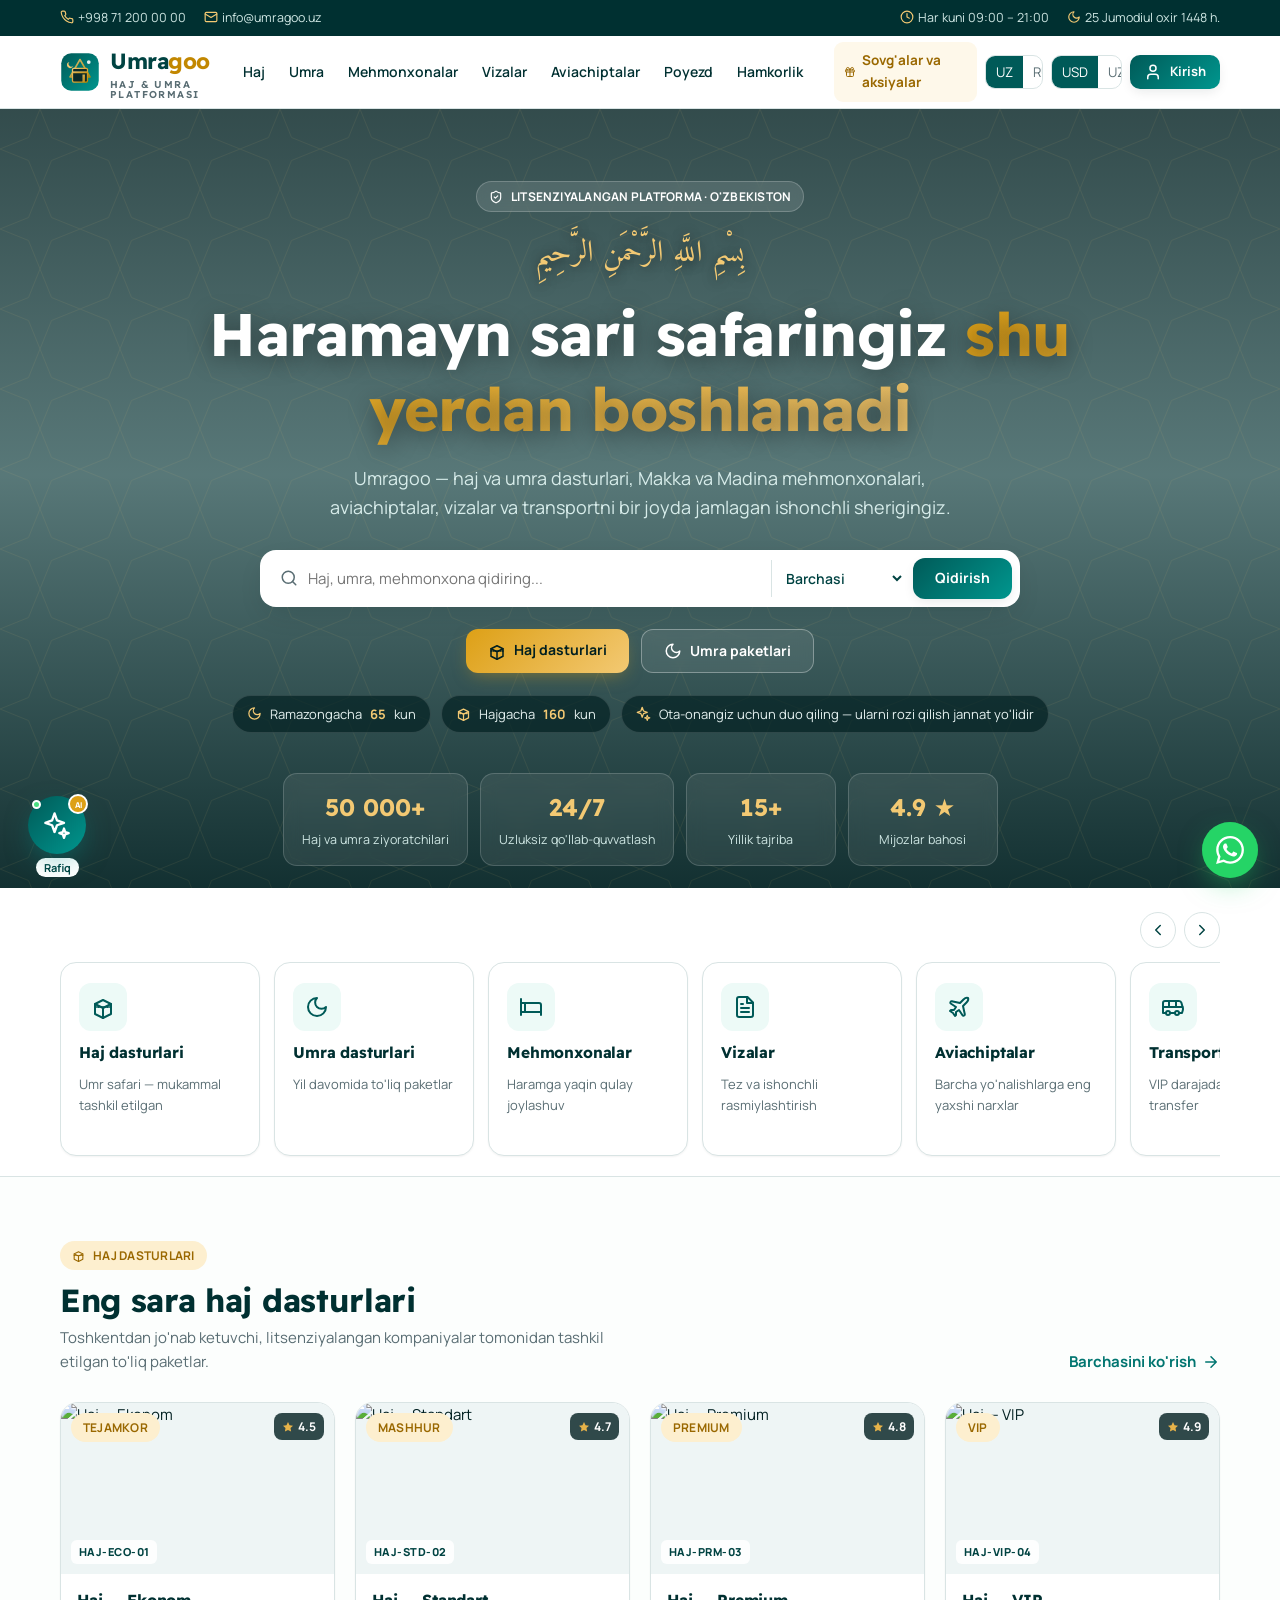
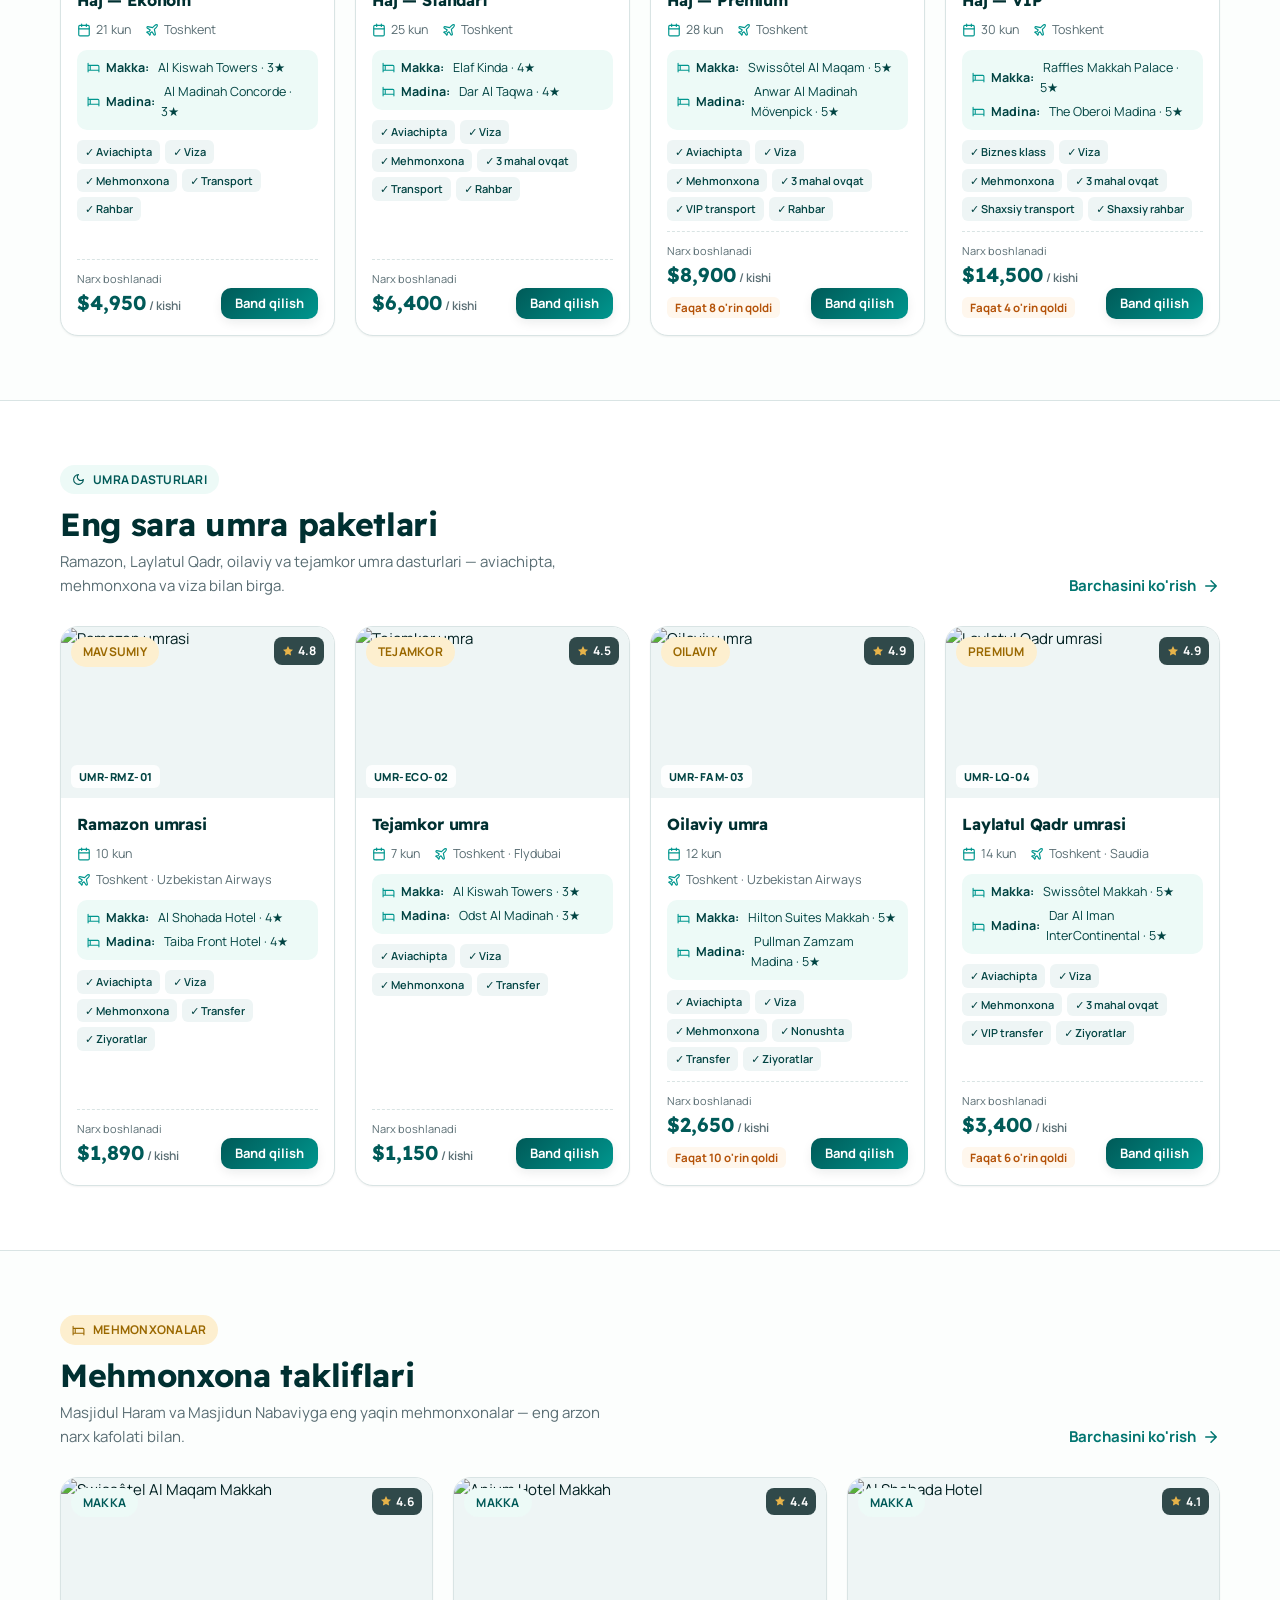
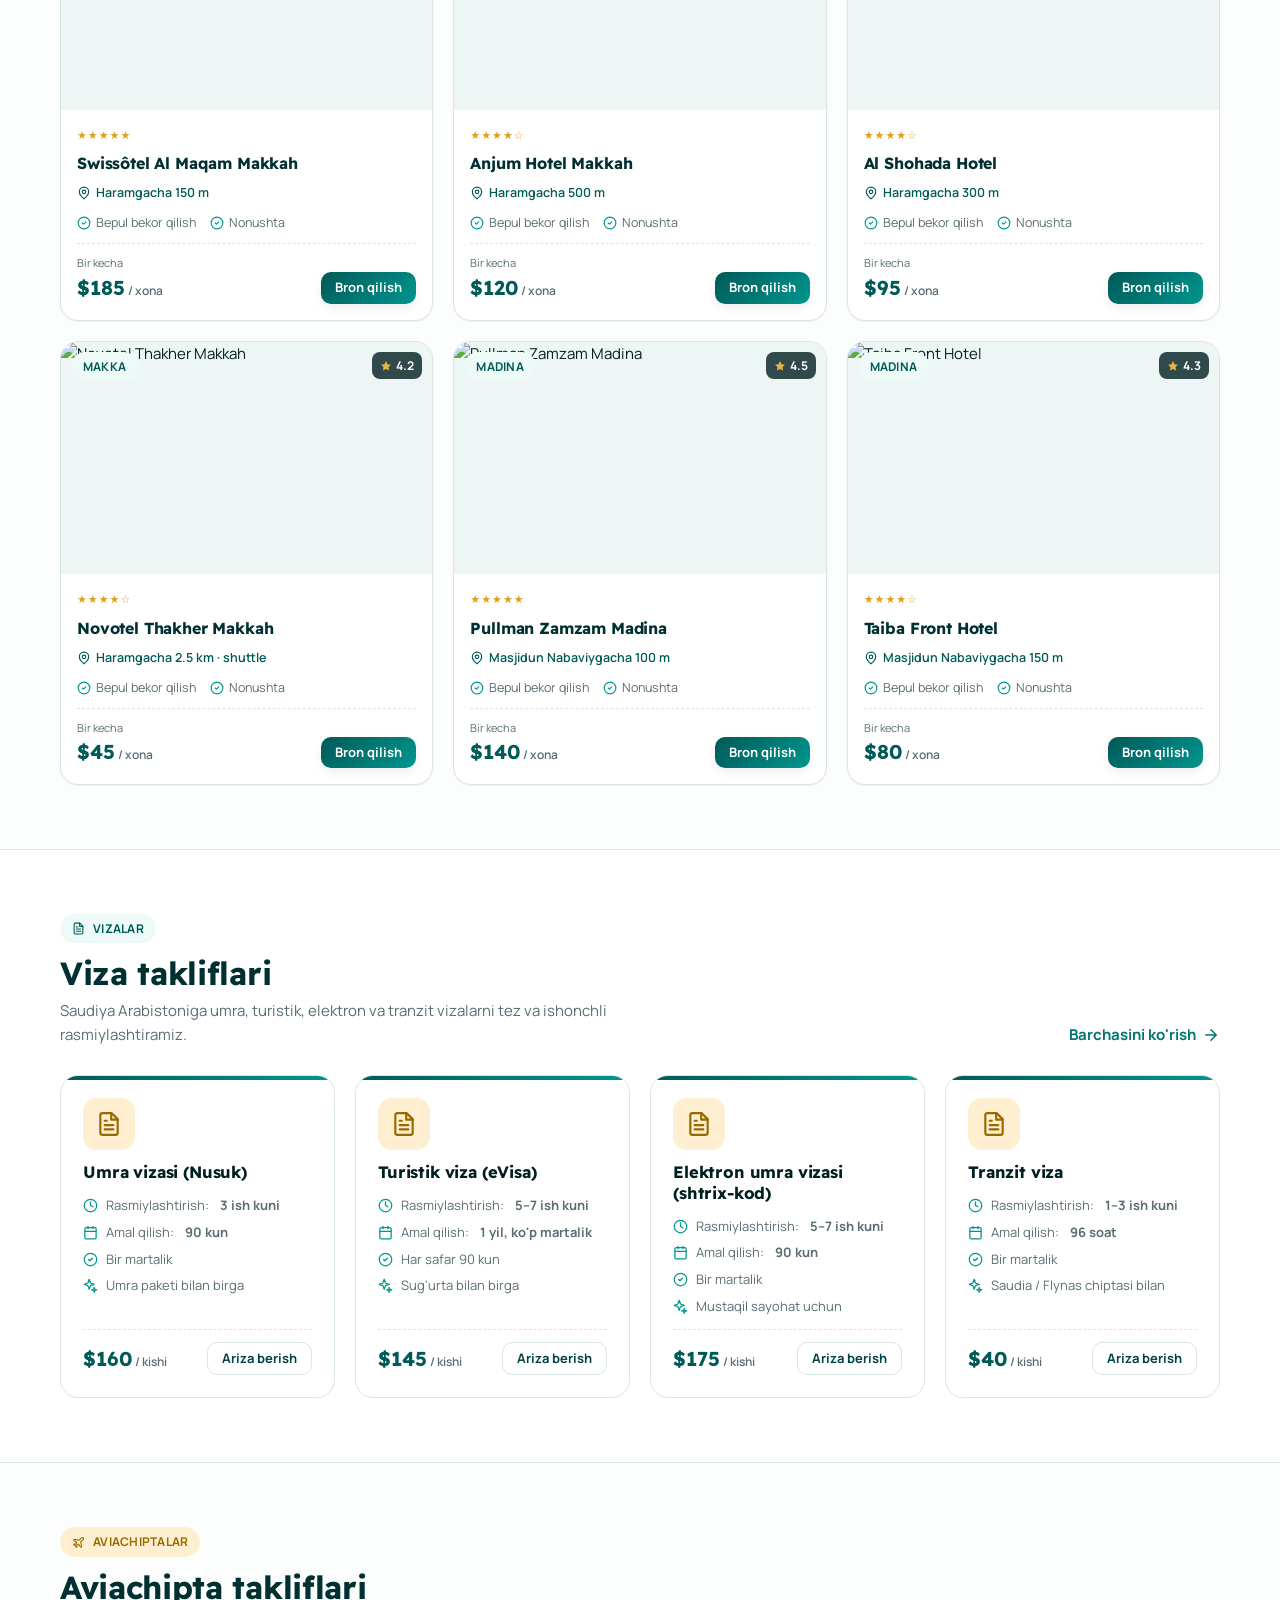
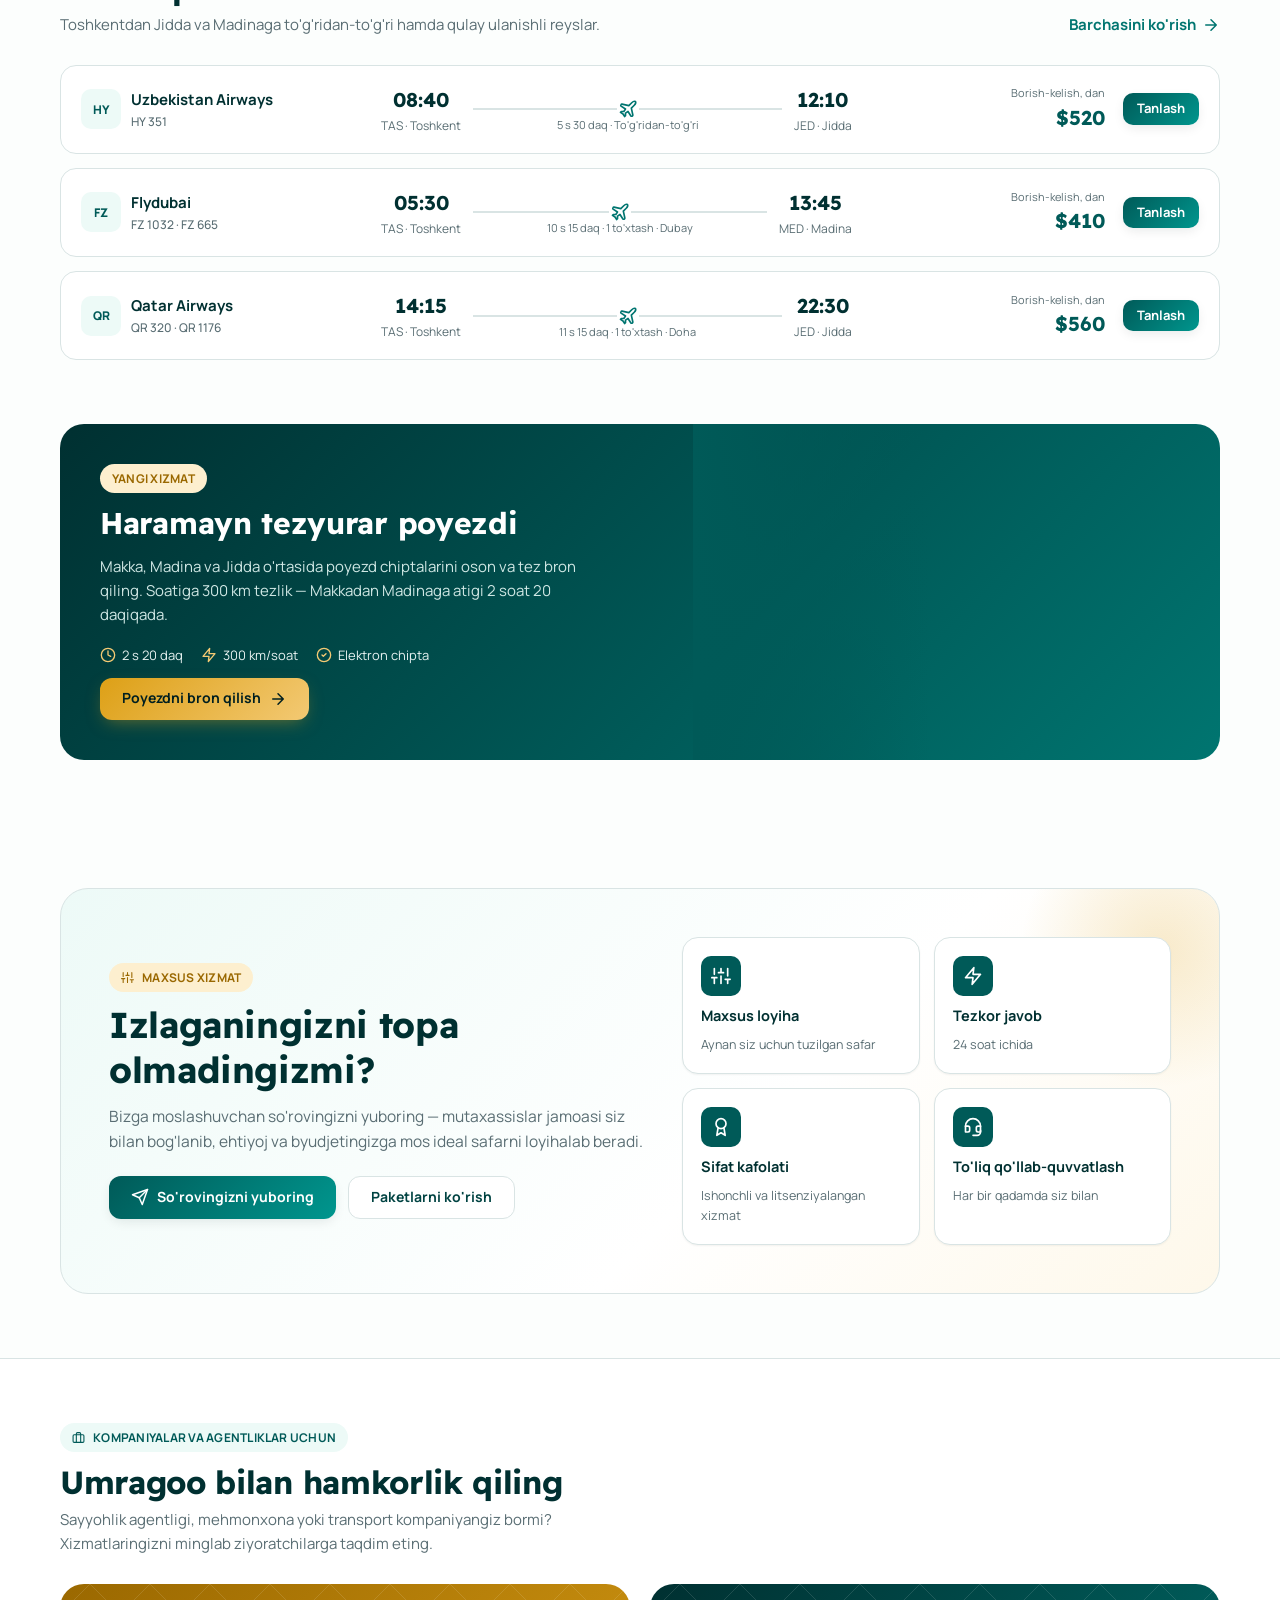
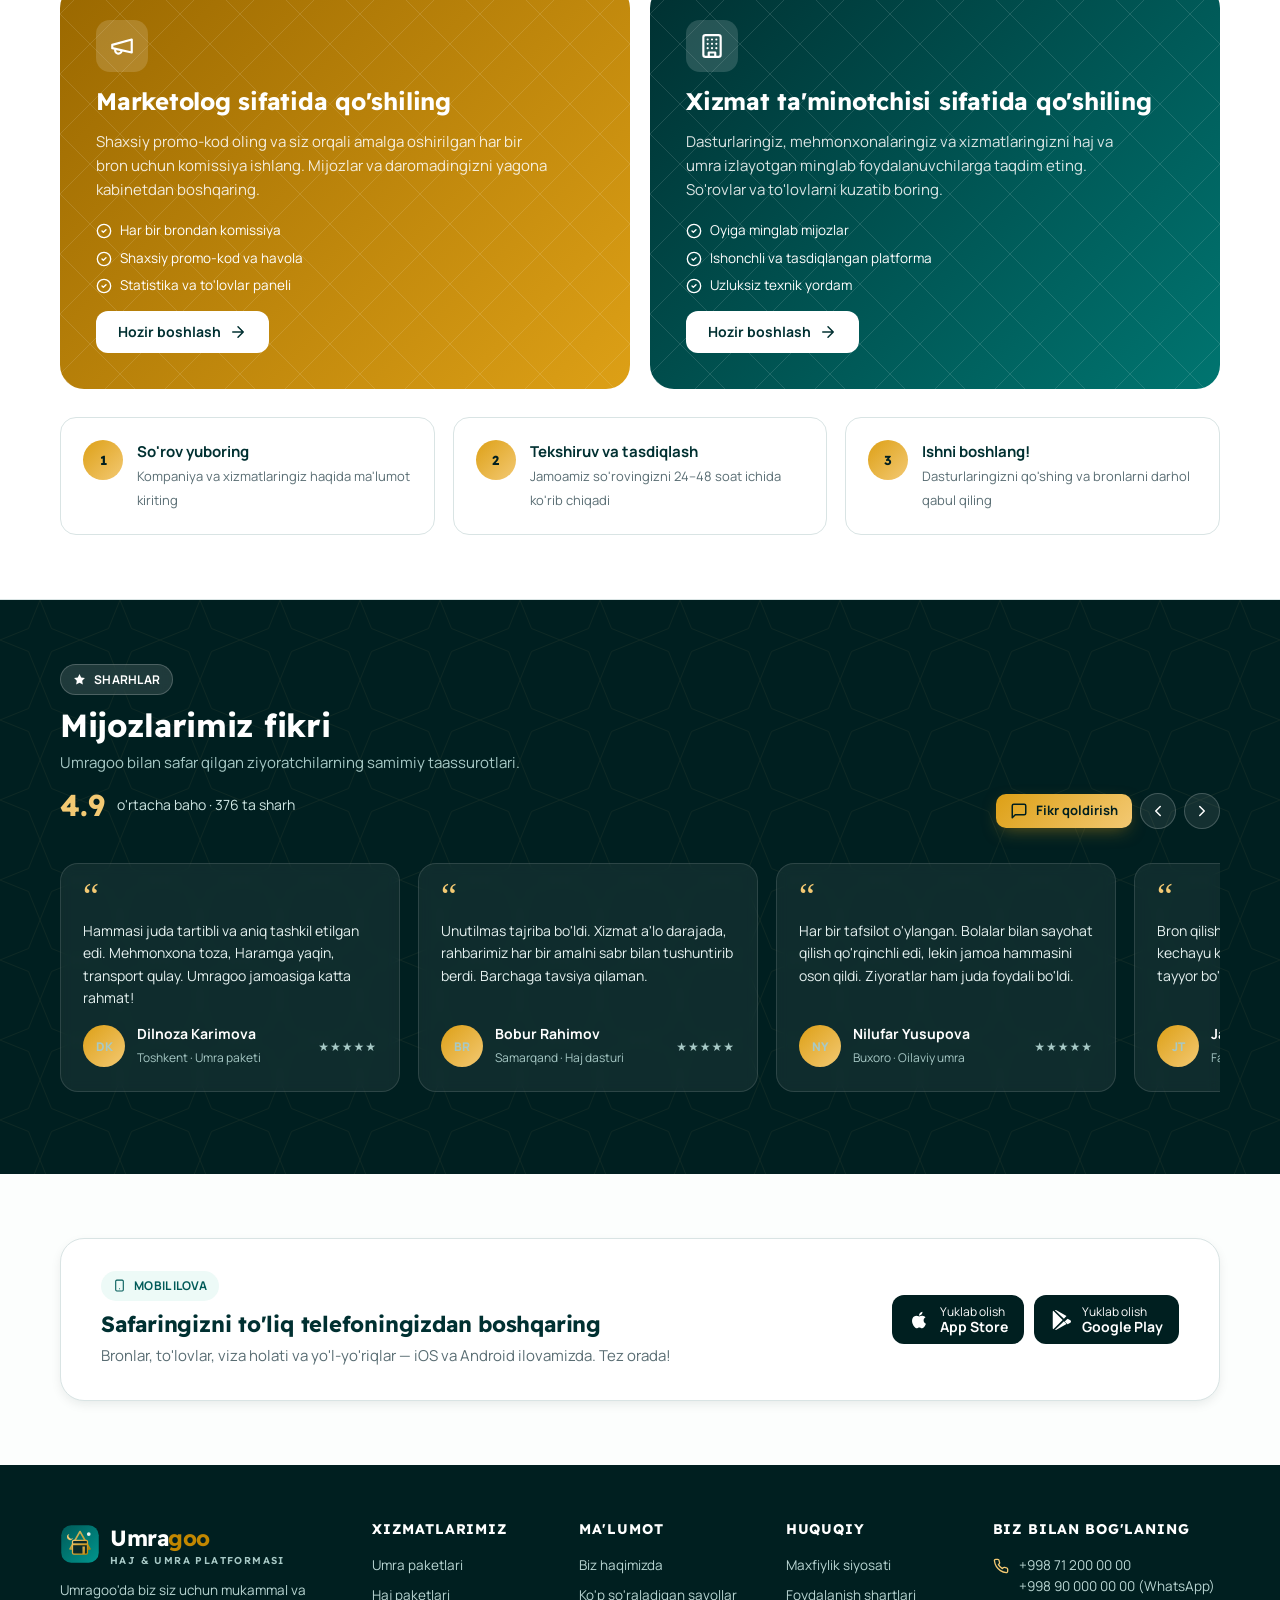
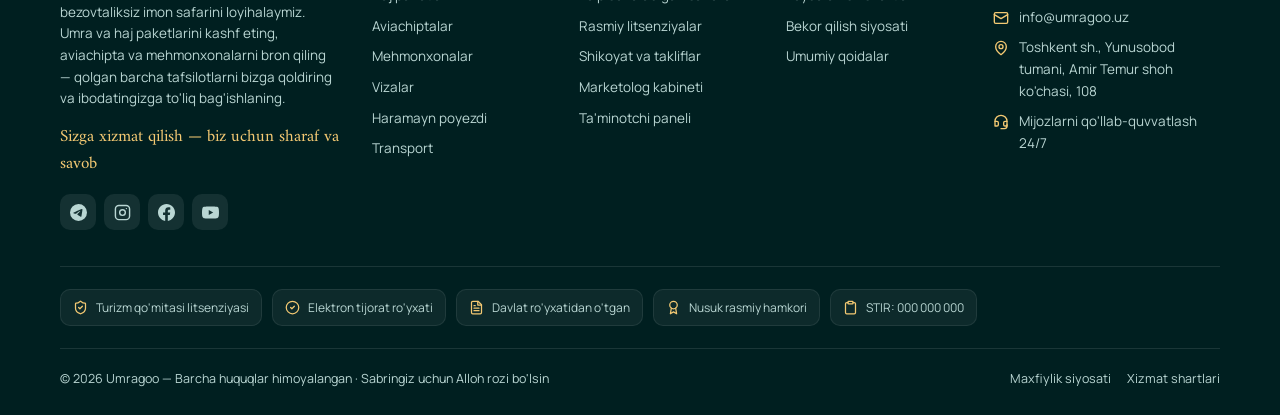
==== index.html @ b384c433 "first commit" ====
<!DOCTYPE html>
<html lang="uz">
<head>
  <meta charset="utf-8">
  <meta name="viewport" content="width=device-width, initial-scale=1">
  <title>Umragoo — Umra, Haj, Makka va Madina mehmonxonalari, aviachiptalar va vizalar</title>
  <meta name="description" content="Umragoo — haj va umra dasturlari, Makka va Madina mehmonxonalari, aviachiptalar, vizalar, Haramayn poyezdi va transport xizmatlarini eng yaxshi narxlarda bron qilish platformasi.">
  <meta name="keywords" content="umra, haj, Makka mehmonxonalari, Madina mehmonxonalari, umra vizasi, Haramayn poyezdi, Jidda aviachipta, umragoo">
  <meta property="og:site_name" content="Umragoo">
  <meta property="og:title" content="Umragoo — Haj va Umra xizmatlari platformasi">
  <meta property="og:description" content="Imon safaringizni barcha xizmatlarni bir joyga jamlagan ishonchli platforma orqali oson bron qiling.">
  <meta property="og:type" content="website">
  <meta property="og:locale" content="uz_UZ">
  <link rel="icon" href="assets/favicon.svg" type="image/svg+xml">
  <link rel="preconnect" href="https://fonts.googleapis.com">
  <link rel="preconnect" href="https://fonts.gstatic.com" crossorigin>
  <link href="https://fonts.googleapis.com/css2?family=Readex+Pro:wght@300;400;500;600;700&family=Manrope:wght@400;500;600;700;800&family=Amiri:wght@400;700&display=swap" rel="stylesheet">
  <link rel="stylesheet" href="css/style.css">
</head>
<body>

<!-- ======== SVG ikonkalar ======== -->
<svg width="0" height="0" style="position:absolute" aria-hidden="true">
  <defs>
    <symbol id="i-kaaba" viewBox="0 0 24 24" fill="none" stroke="currentColor" stroke-width="2" stroke-linecap="round" stroke-linejoin="round"><path d="M4 9l8-4 8 4v10l-8 4-8-4z"/><path d="M4 9l8 4 8-4M12 13v10"/><path d="M4 12h16" stroke-dasharray="1 2"/></symbol>
    <symbol id="i-moon" viewBox="0 0 24 24" fill="none" stroke="currentColor" stroke-width="2" stroke-linecap="round" stroke-linejoin="round"><path d="M12 3a6 6 0 0 0 9 9 9 9 0 1 1-9-9Z"/></symbol>
    <symbol id="i-bed" viewBox="0 0 24 24" fill="none" stroke="currentColor" stroke-width="2" stroke-linecap="round" stroke-linejoin="round"><path d="M2 4v16M2 8h18a2 2 0 0 1 2 2v10M2 17h20M6 8v9"/></symbol>
    <symbol id="i-file" viewBox="0 0 24 24" fill="none" stroke="currentColor" stroke-width="2" stroke-linecap="round" stroke-linejoin="round"><path d="M14.5 2H6a2 2 0 0 0-2 2v16a2 2 0 0 0 2 2h12a2 2 0 0 0 2-2V7.5L14.5 2z"/><path d="M14 2v6h6M16 13H8M16 17H8M10 9H8"/></symbol>
    <symbol id="i-plane" viewBox="0 0 24 24" fill="none" stroke="currentColor" stroke-width="2" stroke-linecap="round" stroke-linejoin="round"><path d="M17.8 19.2 16 11l3.5-3.5C21 6 21.5 4 21 3c-1-.5-3 0-4.5 1.5L13 8 4.8 6.2c-.5-.1-.9.1-1.1.5l-.3.5c-.2.5-.1 1 .3 1.3L9 12l-2 3H4l-1 1 3 2 2 3 1-1v-3l3-2 3.5 5.3c.3.4.8.5 1.3.3l.5-.2c.4-.3.6-.7.5-1.2z"/></symbol>
    <symbol id="i-bus" viewBox="0 0 24 24" fill="none" stroke="currentColor" stroke-width="2" stroke-linecap="round" stroke-linejoin="round"><path d="M8 6v6M15 6v6M2 12h19.6"/><path d="M18 18h3s.5-1.7.8-2.8c.1-.4.2-.8.2-1.2 0-.4-.1-.8-.2-1.2l-1.4-5C20.1 6.8 19.1 6 18 6H4a2 2 0 0 0-2 2v10h3"/><circle cx="7" cy="18" r="2"/><path d="M9 18h5"/><circle cx="16" cy="18" r="2"/></symbol>
    <symbol id="i-train" viewBox="0 0 24 24" fill="none" stroke="currentColor" stroke-width="2" stroke-linecap="round" stroke-linejoin="round"><rect x="4" y="3" width="16" height="16" rx="2"/><path d="M4 11h16M12 3v8M8 19l-2 3M18 22l-2-3M8 15h.01M16 15h.01"/></symbol>
    <symbol id="i-store" viewBox="0 0 24 24" fill="none" stroke="currentColor" stroke-width="2" stroke-linecap="round" stroke-linejoin="round"><path d="M2 7l2-4h16l2 4"/><path d="M2 7h20v3a3 3 0 0 1-6 0 3 3 0 0 1-8 0 3 3 0 0 1-6 0V7"/><path d="M4 13v8h16v-8M9 21v-5h6v5"/></symbol>
    <symbol id="i-sliders" viewBox="0 0 24 24" fill="none" stroke="currentColor" stroke-width="2" stroke-linecap="round" stroke-linejoin="round"><path d="M4 21v-7M4 10V3M12 21v-9M12 8V3M20 21v-5M20 12V3M1 14h6M9 8h6M17 16h6"/></symbol>
    <symbol id="i-star" viewBox="0 0 24 24" fill="currentColor"><polygon points="12 2 15.09 8.26 22 9.27 17 14.14 18.18 21.02 12 17.77 5.82 21.02 7 14.14 2 9.27 8.91 8.26"/></symbol>
    <symbol id="i-pin" viewBox="0 0 24 24" fill="none" stroke="currentColor" stroke-width="2" stroke-linecap="round" stroke-linejoin="round"><path d="M20 10c0 6-8 12-8 12s-8-6-8-12a8 8 0 0 1 16 0Z"/><circle cx="12" cy="10" r="3"/></symbol>
    <symbol id="i-clock" viewBox="0 0 24 24" fill="none" stroke="currentColor" stroke-width="2" stroke-linecap="round" stroke-linejoin="round"><circle cx="12" cy="12" r="10"/><path d="M12 6v6l4 2"/></symbol>
    <symbol id="i-calendar" viewBox="0 0 24 24" fill="none" stroke="currentColor" stroke-width="2" stroke-linecap="round" stroke-linejoin="round"><rect x="3" y="4" width="18" height="18" rx="2"/><path d="M16 2v4M8 2v4M3 10h18"/></symbol>
    <symbol id="i-check" viewBox="0 0 24 24" fill="none" stroke="currentColor" stroke-width="2.5" stroke-linecap="round" stroke-linejoin="round"><path d="M20 6 9 17l-5-5"/></symbol>
    <symbol id="i-check-circle" viewBox="0 0 24 24" fill="none" stroke="currentColor" stroke-width="2" stroke-linecap="round" stroke-linejoin="round"><circle cx="12" cy="12" r="10"/><path d="m9 12 2 2 4-4"/></symbol>
    <symbol id="i-phone" viewBox="0 0 24 24" fill="none" stroke="currentColor" stroke-width="2" stroke-linecap="round" stroke-linejoin="round"><path d="M22 16.92v3a2 2 0 0 1-2.18 2 19.79 19.79 0 0 1-8.63-3.07 19.5 19.5 0 0 1-6-6 19.79 19.79 0 0 1-3.07-8.67A2 2 0 0 1 4.11 2h3a2 2 0 0 1 2 1.72c.127.96.361 1.903.7 2.81a2 2 0 0 1-.45 2.11L8.09 9.91a16 16 0 0 0 6 6l1.27-1.27a2 2 0 0 1 2.11-.45c.907.339 1.85.573 2.81.7A2 2 0 0 1 22 16.92z"/></symbol>
    <symbol id="i-mail" viewBox="0 0 24 24" fill="none" stroke="currentColor" stroke-width="2" stroke-linecap="round" stroke-linejoin="round"><rect x="2" y="4" width="20" height="16" rx="2"/><path d="m22 7-10 6L2 7"/></symbol>
    <symbol id="i-wa" viewBox="0 0 24 24" fill="currentColor"><path d="M17.472 14.382c-.297-.149-1.758-.867-2.03-.967-.273-.099-.471-.148-.67.15-.197.297-.767.966-.94 1.164-.173.199-.347.223-.644.075-.297-.15-1.255-.463-2.39-1.475-.883-.788-1.48-1.761-1.653-2.059-.173-.297-.018-.458.13-.606.134-.133.298-.347.446-.52.149-.174.198-.298.298-.497.099-.198.05-.371-.025-.52-.075-.149-.669-1.612-.916-2.207-.242-.579-.487-.5-.669-.51-.173-.008-.371-.01-.57-.01-.198 0-.52.074-.792.372-.272.297-1.04 1.016-1.04 2.479 0 1.462 1.065 2.875 1.213 3.074.149.198 2.096 3.2 5.077 4.487.709.306 1.262.489 1.694.625.712.227 1.36.195 1.871.118.571-.085 1.758-.719 2.006-1.413.248-.694.248-1.289.173-1.413-.074-.124-.272-.198-.57-.347m-5.421 7.403h-.004a9.87 9.87 0 0 1-5.031-1.378l-.361-.214-3.741.982.998-3.648-.235-.374a9.86 9.86 0 0 1-1.51-5.26c.001-5.45 4.436-9.884 9.888-9.884 2.64 0 5.122 1.03 6.988 2.898a9.825 9.825 0 0 1 2.893 6.994c-.003 5.45-4.437 9.884-9.885 9.884m8.413-18.297A11.815 11.815 0 0 0 12.05 0C5.495 0 .16 5.335.157 11.892c0 2.096.547 4.142 1.588 5.945L.057 24l6.305-1.654a11.882 11.882 0 0 0 5.683 1.448h.005c6.554 0 11.89-5.335 11.893-11.893a11.821 11.821 0 0 0-3.48-8.413Z"/></symbol>
    <symbol id="i-shield" viewBox="0 0 24 24" fill="none" stroke="currentColor" stroke-width="2" stroke-linecap="round" stroke-linejoin="round"><path d="M20 13c0 5-3.5 7.5-7.66 8.95a1 1 0 0 1-.67-.01C7.5 20.5 4 18 4 13V6a1 1 0 0 1 1-1c2 0 4.5-1.2 6.24-2.72a1.17 1.17 0 0 1 1.52 0C14.51 3.81 17 5 19 5a1 1 0 0 1 1 1z"/><path d="m9 12 2 2 4-4"/></symbol>
    <symbol id="i-users" viewBox="0 0 24 24" fill="none" stroke="currentColor" stroke-width="2" stroke-linecap="round" stroke-linejoin="round"><path d="M16 21v-2a4 4 0 0 0-4-4H6a4 4 0 0 0-4 4v2"/><circle cx="9" cy="7" r="4"/><path d="M22 21v-2a4 4 0 0 0-3-3.87M16 3.13a4 4 0 0 1 0 7.75"/></symbol>
    <symbol id="i-zap" viewBox="0 0 24 24" fill="none" stroke="currentColor" stroke-width="2" stroke-linecap="round" stroke-linejoin="round"><polygon points="13 2 3 14 12 14 11 22 21 10 12 10"/></symbol>
    <symbol id="i-headset" viewBox="0 0 24 24" fill="none" stroke="currentColor" stroke-width="2" stroke-linecap="round" stroke-linejoin="round"><path d="M3 11h3a2 2 0 0 1 2 2v3a2 2 0 0 1-2 2H3zM21 11h-3a2 2 0 0 0-2 2v3a2 2 0 0 0 2 2h3z"/><path d="M3 11a9 9 0 0 1 18 0M21 16v2a4 4 0 0 1-4 4h-5"/></symbol>
    <symbol id="i-message" viewBox="0 0 24 24" fill="none" stroke="currentColor" stroke-width="2" stroke-linecap="round" stroke-linejoin="round"><path d="M21 15a2 2 0 0 1-2 2H7l-4 4V5a2 2 0 0 1 2-2h14a2 2 0 0 1 2 2z"/></symbol>
    <symbol id="i-x" viewBox="0 0 24 24" fill="none" stroke="currentColor" stroke-width="2" stroke-linecap="round" stroke-linejoin="round"><path d="M18 6 6 18M6 6l12 12"/></symbol>
    <symbol id="i-menu" viewBox="0 0 24 24" fill="none" stroke="currentColor" stroke-width="2" stroke-linecap="round" stroke-linejoin="round"><path d="M4 6h16M4 12h16M4 18h16"/></symbol>
    <symbol id="i-chev-l" viewBox="0 0 24 24" fill="none" stroke="currentColor" stroke-width="2" stroke-linecap="round" stroke-linejoin="round"><path d="m15 18-6-6 6-6"/></symbol>
    <symbol id="i-chev-r" viewBox="0 0 24 24" fill="none" stroke="currentColor" stroke-width="2" stroke-linecap="round" stroke-linejoin="round"><path d="m9 18 6-6-6-6"/></symbol>
    <symbol id="i-arrow-r" viewBox="0 0 24 24" fill="none" stroke="currentColor" stroke-width="2" stroke-linecap="round" stroke-linejoin="round"><path d="M5 12h14m-7-7 7 7-7 7"/></symbol>
    <symbol id="i-arrow-up" viewBox="0 0 24 24" fill="none" stroke="currentColor" stroke-width="2" stroke-linecap="round" stroke-linejoin="round"><path d="m5 12 7-7 7 7M12 19V5"/></symbol>
    <symbol id="i-send" viewBox="0 0 24 24" fill="none" stroke="currentColor" stroke-width="2" stroke-linecap="round" stroke-linejoin="round"><path d="m22 2-7 20-4-9-9-4Z"/><path d="M22 2 11 13"/></symbol>
    <symbol id="i-gift" viewBox="0 0 24 24" fill="none" stroke="currentColor" stroke-width="2" stroke-linecap="round" stroke-linejoin="round"><rect x="3" y="8" width="18" height="4" rx="1"/><path d="M12 8v13M19 12v7a2 2 0 0 1-2 2H7a2 2 0 0 1-2-2v-7"/><path d="M7.5 8a2.5 2.5 0 0 1 0-5A4.8 8 0 0 1 12 8a4.8 8 0 0 1 4.5-5 2.5 2.5 0 0 1 0 5"/></symbol>
    <symbol id="i-user" viewBox="0 0 24 24" fill="none" stroke="currentColor" stroke-width="2" stroke-linecap="round" stroke-linejoin="round"><path d="M19 21v-2a4 4 0 0 0-4-4H9a4 4 0 0 0-4 4v2"/><circle cx="12" cy="7" r="4"/></symbol>
    <symbol id="i-search" viewBox="0 0 24 24" fill="none" stroke="currentColor" stroke-width="2" stroke-linecap="round" stroke-linejoin="round"><circle cx="11" cy="11" r="8"/><path d="m21 21-4.3-4.3"/></symbol>
    <symbol id="i-sparkles" viewBox="0 0 24 24" fill="none" stroke="currentColor" stroke-width="2" stroke-linecap="round" stroke-linejoin="round"><path d="M9.9 2.1 12 8l6 2.1-6 2.1L9.9 18 7.8 12.2 2 10.1l5.8-2.1z"/><path d="M18 15l1 3 3 1-3 1-1 3-1-3-3-1 3-1z"/></symbol>
    <symbol id="i-megaphone" viewBox="0 0 24 24" fill="none" stroke="currentColor" stroke-width="2" stroke-linecap="round" stroke-linejoin="round"><path d="m3 11 18-5v12L3 14v-3z"/><path d="M11.6 16.8a3 3 0 1 1-5.8-1.6"/></symbol>
    <symbol id="i-briefcase" viewBox="0 0 24 24" fill="none" stroke="currentColor" stroke-width="2" stroke-linecap="round" stroke-linejoin="round"><rect x="2" y="7" width="20" height="14" rx="2"/><path d="M16 21V5a2 2 0 0 0-2-2h-4a2 2 0 0 0-2 2v16"/></symbol>
    <symbol id="i-percent" viewBox="0 0 24 24" fill="none" stroke="currentColor" stroke-width="2" stroke-linecap="round" stroke-linejoin="round"><path d="M19 5 5 19"/><circle cx="6.5" cy="6.5" r="2.5"/><circle cx="17.5" cy="17.5" r="2.5"/></symbol>
    <symbol id="i-award" viewBox="0 0 24 24" fill="none" stroke="currentColor" stroke-width="2" stroke-linecap="round" stroke-linejoin="round"><circle cx="12" cy="8" r="6"/><path d="M15.477 12.89 17 22l-5-3-5 3 1.523-9.11"/></symbol>
    <symbol id="i-smartphone" viewBox="0 0 24 24" fill="none" stroke="currentColor" stroke-width="2" stroke-linecap="round" stroke-linejoin="round"><rect x="5" y="2" width="14" height="20" rx="2"/><path d="M12 18h.01"/></symbol>
    <symbol id="i-building" viewBox="0 0 24 24" fill="none" stroke="currentColor" stroke-width="2" stroke-linecap="round" stroke-linejoin="round"><rect x="4" y="2" width="16" height="20" rx="2"/><path d="M9 22v-4h6v4M8 6h.01M16 6h.01M12 6h.01M12 10h.01M12 14h.01M16 10h.01M16 14h.01M8 10h.01M8 14h.01"/></symbol>
    <symbol id="i-clipboard" viewBox="0 0 24 24" fill="none" stroke="currentColor" stroke-width="2" stroke-linecap="round" stroke-linejoin="round"><path d="M16 4h2a2 2 0 0 1 2 2v14a2 2 0 0 1-2 2H6a2 2 0 0 1-2-2V6a2 2 0 0 1 2-2h2"/><rect x="8" y="2" width="8" height="4" rx="1"/></symbol>
    <symbol id="i-rocket" viewBox="0 0 24 24" fill="none" stroke="currentColor" stroke-width="2" stroke-linecap="round" stroke-linejoin="round"><path d="M4.5 16.5c-1.5 1.26-2 5-2 5s3.74-.5 5-2c.71-.84.7-2.13-.09-2.91a2.18 2.18 0 0 0-2.91-.09z"/><path d="m12 15-3-3a22 22 0 0 1 2-3.95A12.88 12.88 0 0 1 22 2c0 2.72-.78 7.5-6 11a22.35 22.35 0 0 1-4 2z"/><path d="M9 12H4s.55-3.03 2-4c1.62-1.08 5 0 5 0M12 15v5s3.03-.55 4-2c1.08-1.62 0-5 0-5"/></symbol>
    <symbol id="i-globe" viewBox="0 0 24 24" fill="none" stroke="currentColor" stroke-width="2" stroke-linecap="round" stroke-linejoin="round"><circle cx="12" cy="12" r="10"/><path d="M12 2a14.5 14.5 0 0 0 0 20 14.5 14.5 0 0 0 0-20M2 12h20"/></symbol>
    <symbol id="i-instagram" viewBox="0 0 24 24" fill="none" stroke="currentColor" stroke-width="2" stroke-linecap="round" stroke-linejoin="round"><rect x="2" y="2" width="20" height="20" rx="5"/><circle cx="12" cy="12" r="4"/><path d="M17.5 6.5h.01"/></symbol>
    <symbol id="i-telegram" viewBox="0 0 24 24" fill="currentColor"><path d="M11.944 0A12 12 0 0 0 0 12a12 12 0 0 0 12 12 12 12 0 0 0 12-12A12 12 0 0 0 12 0a12 12 0 0 0-.056 0zm4.962 7.224c.1-.002.321.023.465.14a.506.506 0 0 1 .171.325c.016.093.036.306.02.472-.18 1.898-.962 6.502-1.36 8.627-.168.9-.499 1.201-.82 1.23-.696.065-1.225-.46-1.9-.902-1.056-.693-1.653-1.124-2.678-1.8-1.185-.78-.417-1.21.258-1.91.177-.184 3.247-2.977 3.307-3.23.007-.032.014-.15-.056-.212s-.174-.041-.249-.024c-.106.024-1.793 1.14-5.061 3.345-.48.33-.913.49-1.302.48-.428-.008-1.252-.241-1.865-.44-.752-.245-1.349-.374-1.297-.789.027-.216.325-.437.893-.663 3.498-1.524 5.83-2.529 6.998-3.014 3.332-1.386 4.025-1.627 4.476-1.635z"/></symbol>
    <symbol id="i-facebook" viewBox="0 0 24 24" fill="currentColor"><path d="M24 12.073c0-6.627-5.373-12-12-12s-12 5.373-12 12c0 5.99 4.388 10.954 10.125 11.854v-8.385H7.078v-3.47h3.047V9.43c0-3.007 1.792-4.669 4.533-4.669 1.312 0 2.686.235 2.686.235v2.953H15.83c-1.491 0-1.956.925-1.956 1.874v2.25h3.328l-.532 3.47h-2.796v8.385C19.612 23.027 24 18.062 24 12.073z"/></symbol>
    <symbol id="i-youtube" viewBox="0 0 24 24" fill="currentColor"><path d="M23.498 6.186a3.016 3.016 0 0 0-2.122-2.136C19.505 3.545 12 3.545 12 3.545s-7.505 0-9.377.505A3.017 3.017 0 0 0 .502 6.186C0 8.07 0 12 0 12s0 3.93.502 5.814a3.016 3.016 0 0 0 2.122 2.136c1.871.505 9.376.505 9.376.505s7.505 0 9.377-.505a3.015 3.015 0 0 0 2.122-2.136C24 15.93 24 12 24 12s0-3.93-.502-5.814zM9.545 15.568V8.432L15.818 12l-6.273 3.568z"/></symbol>
  </defs>
</svg>

<!-- ======== Yuqori chiziq ======== -->
<div class="topbar">
  <div class="container">
    <div class="left">
      <span><svg><use href="#i-phone"/></svg>+998 71 200 00 00</span>
      <span class="hide-m"><svg><use href="#i-mail"/></svg>info@umragoo.uz</span>
    </div>
    <div class="right">
      <span class="hide-m"><svg><use href="#i-clock"/></svg>Har kuni 09:00 – 21:00</span>
      <span><svg><use href="#i-moon"/></svg><span id="hijri-date">Hijriy sana</span></span>
    </div>
  </div>
</div>

<!-- ======== Header ======== -->
<header class="header" id="header">
  <div class="container">
    <a href="#" class="logo" aria-label="Umragoo bosh sahifa">
      <img src="assets/logo.svg" alt="">
      <span>Umra<b>goo</b><small>Haj &amp; Umra platformasi</small></span>
    </a>
    <nav class="nav" aria-label="Asosiy menyu">
      <a href="#haj">Haj</a>
      <a href="#umra">Umra</a>
      <a href="#mehmonxonalar">Mehmonxonalar</a>
      <a href="#vizalar">Vizalar</a>
      <a href="#aviachiptalar">Aviachiptalar</a>
      <a href="#poyezd">Poyezd</a>
      <a href="#hamkorlik">Hamkorlik</a>
    </nav>
    <div class="header-actions">
      <a href="#" class="gift-link" data-open="promo"><svg><use href="#i-gift"/></svg>Sovg'alar va aksiyalar</a>
      <div class="pill-select" id="lang-select" aria-label="Til">
        <button class="active" data-lang="uz">UZ</button><button data-lang="ru">RU</button>
      </div>
      <div class="pill-select" id="cur-select" aria-label="Valyuta">
        <button class="active" data-cur="USD">USD</button><button data-cur="UZS">UZS</button>
      </div>
      <button class="btn btn-primary btn-sm btn-login" data-open="login"><svg><use href="#i-user"/></svg>Kirish</button>
      <button class="burger" id="burger" aria-label="Menyuni ochish"><svg><use href="#i-menu"/></svg></button>
    </div>
  </div>
  <div class="mobile-nav" id="mobile-nav">
    <a href="#haj">Haj dasturlari</a>
    <a href="#umra">Umra paketlari</a>
    <a href="#mehmonxonalar">Mehmonxonalar</a>
    <a href="#vizalar">Vizalar</a>
    <a href="#aviachiptalar">Aviachiptalar</a>
    <a href="#poyezd">Haramayn poyezdi</a>
    <a href="#hamkorlik">Hamkorlik</a>
    <div class="row">
      <button class="btn btn-primary btn-sm" data-open="login"><svg><use href="#i-user"/></svg>Kirish</button>
      <button class="btn btn-outline btn-sm" data-open="promo"><svg><use href="#i-gift"/></svg>Aksiyalar</button>
    </div>
  </div>
</header>

<main>

<!-- ======== Hero ======== -->
<section class="hero" id="bosh">
  <div class="bg"></div>
  <div class="overlay"></div>
  <div class="pattern"></div>
  <div class="container">
    <span class="badge badge-dark"><svg width="14" height="14"><use href="#i-shield"/></svg>&nbsp;Litsenziyalangan platforma · O'zbekiston</span>
    <div class="bismillah" style="margin-top:18px">بِسْمِ اللَّهِ الرَّحْمَنِ الرَّحِيمِ</div>
    <h1>Haramayn sari safaringiz <em>shu yerdan boshlanadi</em></h1>
    <p class="sub">Umragoo — haj va umra dasturlari, Makka va Madina mehmonxonalari, aviachiptalar, vizalar va transportni bir joyda jamlagan ishonchli sherigingiz.</p>

    <form class="hero-search" id="hero-search">
      <div class="field">
        <svg><use href="#i-search"/></svg>
        <input type="text" id="search-input" placeholder="Haj, umra, mehmonxona qidiring...">
      </div>
      <select id="search-cat" aria-label="Kategoriya">
        <option value="all">Barchasi</option>
        <option value="haj">Haj</option>
        <option value="umra">Umra</option>
        <option value="mehmonxonalar">Mehmonxona</option>
        <option value="vizalar">Viza</option>
        <option value="aviachiptalar">Aviachipta</option>
      </select>
      <button type="submit" class="btn btn-primary">Qidirish</button>
    </form>

    <div class="hero-ctas">
      <a href="#haj" class="btn btn-gold"><svg><use href="#i-kaaba"/></svg>Haj dasturlari</a>
      <a href="#umra" class="btn btn-ghost-light"><svg><use href="#i-moon"/></svg>Umra paketlari</a>
    </div>

    <div class="hero-chips">
      <span class="chip"><svg><use href="#i-moon"/></svg>Ramazongacha <b id="cd-ramadan">—</b> kun</span>
      <span class="chip"><svg><use href="#i-kaaba"/></svg>Hajgacha <b id="cd-hajj">—</b> kun</span>
      <span class="chip"><svg><use href="#i-sparkles"/></svg>Ota-onangiz uchun duo qiling — ularni rozi qilish jannat yo'lidir</span>
    </div>

    <div class="hero-stats">
      <div class="stat"><b>50 000+</b><span>Haj va umra ziyoratchilari</span></div>
      <div class="stat"><b>24/7</b><span>Uzluksiz qo'llab-quvvatlash</span></div>
      <div class="stat"><b>15+</b><span>Yillik tajriba</span></div>
      <div class="stat"><b>4.9 ★</b><span>Mijozlar bahosi</span></div>
    </div>
  </div>
</section>

<!-- ======== Xizmatlar ======== -->
<section class="services" id="xizmatlar">
  <div class="container">
    <div class="svc-nav">
      <button class="round-btn" data-scroll="#svc-track" data-dir="-1" aria-label="Oldingi"><svg><use href="#i-chev-l"/></svg></button>
      <button class="round-btn" data-scroll="#svc-track" data-dir="1" aria-label="Keyingi"><svg><use href="#i-chev-r"/></svg></button>
    </div>
    <div class="track" id="svc-track">
      <a href="#haj" class="svc"><span class="ic"><svg><use href="#i-kaaba"/></svg></span><h3>Haj dasturlari</h3><p>Umr safari — mukammal tashkil etilgan</p></a>
      <a href="#umra" class="svc"><span class="ic"><svg><use href="#i-moon"/></svg></span><h3>Umra dasturlari</h3><p>Yil davomida to'liq paketlar</p></a>
      <a href="#mehmonxonalar" class="svc"><span class="ic"><svg><use href="#i-bed"/></svg></span><h3>Mehmonxonalar</h3><p>Haramga yaqin qulay joylashuv</p></a>
      <a href="#vizalar" class="svc"><span class="ic"><svg><use href="#i-file"/></svg></span><h3>Vizalar</h3><p>Tez va ishonchli rasmiylashtirish</p></a>
      <a href="#aviachiptalar" class="svc"><span class="ic"><svg><use href="#i-plane"/></svg></span><h3>Aviachiptalar</h3><p>Barcha yo'nalishlarga eng yaxshi narxlar</p></a>
      <a href="#sorov" class="svc"><span class="ic"><svg><use href="#i-bus"/></svg></span><h3>Transport</h3><p>VIP darajadagi xususiy transfer</p></a>
      <a href="#poyezd" class="svc"><span class="tag">Yangi</span><span class="ic"><svg><use href="#i-train"/></svg></span><h3>Haramayn poyezdi</h3><p>Makka ↔ Madina tez va qulay</p></a>
      <a href="#sorov" class="svc"><span class="ic"><svg><use href="#i-store"/></svg></span><h3>Onlayn do'kon</h3><p>Ehrom va safar anjomlari</p></a>
      <a href="#sorov" class="svc"><span class="ic"><svg><use href="#i-sliders"/></svg></span><h3>Moslashuvchan dastur</h3><p>Safaringizni o'zingiz loyihalang</p></a>
    </div>
  </div>
</section>

<!-- ======== Haj dasturlari ======== -->
<section class="section" id="haj">
  <div class="container">
    <div class="section-head reveal">
      <div>
        <span class="badge badge-gold"><svg width="13" height="13"><use href="#i-kaaba"/></svg>&nbsp;Haj dasturlari</span>
        <h2 style="margin-top:10px">Eng sara haj dasturlari</h2>
        <p>Toshkentdan jo'nab ketuvchi, litsenziyalangan kompaniyalar tomonidan tashkil etilgan to'liq paketlar.</p>
      </div>
      <a href="#sorov" class="link-more">Barchasini ko'rish <svg><use href="#i-arrow-r"/></svg></a>
    </div>
    <div class="grid grid-4 reveal" id="hajj-grid"></div>
  </div>
</section>

<!-- ======== Umra dasturlari ======== -->
<section class="section" id="umra" style="background:#fff;border-block:1px solid var(--border)">
  <div class="container">
    <div class="section-head reveal">
      <div>
        <span class="badge badge-teal"><svg width="13" height="13"><use href="#i-moon"/></svg>&nbsp;Umra dasturlari</span>
        <h2 style="margin-top:10px">Eng sara umra paketlari</h2>
        <p>Ramazon, Laylatul Qadr, oilaviy va tejamkor umra dasturlari — aviachipta, mehmonxona va viza bilan birga.</p>
      </div>
      <a href="#sorov" class="link-more">Barchasini ko'rish <svg><use href="#i-arrow-r"/></svg></a>
    </div>
    <div class="grid grid-4 reveal" id="umrah-grid"></div>
  </div>
</section>

<!-- ======== Mehmonxonalar ======== -->
<section class="section" id="mehmonxonalar">
  <div class="container">
    <div class="section-head reveal">
      <div>
        <span class="badge badge-gold"><svg width="13" height="13"><use href="#i-bed"/></svg>&nbsp;Mehmonxonalar</span>
        <h2 style="margin-top:10px">Mehmonxona takliflari</h2>
        <p>Masjidul Haram va Masjidun Nabaviyga eng yaqin mehmonxonalar — eng arzon narx kafolati bilan.</p>
      </div>
      <a href="#sorov" class="link-more">Barchasini ko'rish <svg><use href="#i-arrow-r"/></svg></a>
    </div>
    <div class="grid grid-3 reveal" id="hotels-grid"></div>
  </div>
</section>

<!-- ======== Vizalar ======== -->
<section class="section" id="vizalar" style="background:#fff;border-block:1px solid var(--border)">
  <div class="container">
    <div class="section-head reveal">
      <div>
        <span class="badge badge-teal"><svg width="13" height="13"><use href="#i-file"/></svg>&nbsp;Vizalar</span>
        <h2 style="margin-top:10px">Viza takliflari</h2>
        <p>Saudiya Arabistoniga umra, turistik, elektron va tranzit vizalarni tez va ishonchli rasmiylashtiramiz.</p>
      </div>
      <a href="#sorov" class="link-more">Barchasini ko'rish <svg><use href="#i-arrow-r"/></svg></a>
    </div>
    <div class="grid grid-4 reveal" id="visa-grid"></div>
  </div>
</section>

<!-- ======== Aviachiptalar ======== -->
<section class="section" id="aviachiptalar">
  <div class="container">
    <div class="section-head reveal">
      <div>
        <span class="badge badge-gold"><svg width="13" height="13"><use href="#i-plane"/></svg>&nbsp;Aviachiptalar</span>
        <h2 style="margin-top:10px">Aviachipta takliflari</h2>
        <p>Toshkentdan Jidda va Madinaga to'g'ridan-to'g'ri hamda qulay ulanishli reyslar.</p>
      </div>
      <a href="#sorov" class="link-more">Barchasini ko'rish <svg><use href="#i-arrow-r"/></svg></a>
    </div>
    <div class="flights-list reveal" id="flights-list"></div>
  </div>
</section>

<!-- ======== Haramayn poyezdi ======== -->
<section class="section" id="poyezd" style="padding-top:0">
  <div class="container">
    <div class="train-banner reveal">
      <div class="txt">
        <span class="badge badge-gold">Yangi xizmat</span>
        <h3>Haramayn tezyurar poyezdi</h3>
        <p>Makka, Madina va Jidda o'rtasida poyezd chiptalarini oson va tez bron qiling. Soatiga 300 km tezlik — Makkadan Madinaga atigi 2 soat 20 daqiqada.</p>
        <div class="train-facts">
          <span><svg><use href="#i-clock"/></svg>2 s 20 daq</span>
          <span><svg><use href="#i-zap"/></svg>300 km/soat</span>
          <span><svg><use href="#i-check-circle"/></svg>Elektron chipta</span>
        </div>
        <button class="btn btn-gold" data-open="request" data-service="Haramayn poyezdi">Poyezdni bron qilish <svg><use href="#i-arrow-r"/></svg></button>
      </div>
      <div class="img"></div>
    </div>
  </div>
</section>

<!-- ======== Moslashuvchan so'rov ======== -->
<section class="section" id="sorov">
  <div class="container">
    <div class="flex-cta reveal">
      <div>
        <span class="badge badge-gold"><svg width="13" height="13"><use href="#i-sliders"/></svg>&nbsp;Maxsus xizmat</span>
        <h2>Izlaganingizni topa olmadingizmi?</h2>
        <p class="lead">Bizga moslashuvchan so'rovingizni yuboring — mutaxassislar jamoasi siz bilan bog'lanib, ehtiyoj va byudjetingizga mos ideal safarni loyihalab beradi.</p>
        <div class="btns">
          <button class="btn btn-primary" data-open="request"><svg><use href="#i-send"/></svg>So'rovingizni yuboring</button>
          <a href="#umra" class="btn btn-outline">Paketlarni ko'rish</a>
        </div>
      </div>
      <div class="benefits">
        <div class="benefit"><span class="ic"><svg><use href="#i-sliders"/></svg></span><b>Maxsus loyiha</b><span>Aynan siz uchun tuzilgan safar</span></div>
        <div class="benefit"><span class="ic"><svg><use href="#i-zap"/></svg></span><b>Tezkor javob</b><span>24 soat ichida</span></div>
        <div class="benefit"><span class="ic"><svg><use href="#i-award"/></svg></span><b>Sifat kafolati</b><span>Ishonchli va litsenziyalangan xizmat</span></div>
        <div class="benefit"><span class="ic"><svg><use href="#i-headset"/></svg></span><b>To'liq qo'llab-quvvatlash</b><span>Har bir qadamda siz bilan</span></div>
      </div>
    </div>
  </div>
</section>

<!-- ======== Hamkorlik ======== -->
<section class="section" id="hamkorlik" style="background:#fff;border-block:1px solid var(--border)">
  <div class="container">
    <div class="section-head reveal">
      <div>
        <span class="badge badge-teal"><svg width="13" height="13"><use href="#i-briefcase"/></svg>&nbsp;Kompaniyalar va agentliklar uchun</span>
        <h2 style="margin-top:10px">Umragoo bilan hamkorlik qiling</h2>
        <p>Sayyohlik agentligi, mehmonxona yoki transport kompaniyangiz bormi? Xizmatlaringizni minglab ziyoratchilarga taqdim eting.</p>
      </div>
    </div>
    <div class="grid grid-2 reveal">
      <div class="partner marketer">
        <span class="ic"><svg><use href="#i-megaphone"/></svg></span>
        <h3>Marketolog sifatida qo'shiling</h3>
        <p>Shaxsiy promo-kod oling va siz orqali amalga oshirilgan har bir bron uchun komissiya ishlang. Mijozlar va daromadingizni yagona kabinetdan boshqaring.</p>
        <ul>
          <li><svg><use href="#i-check-circle"/></svg>Har bir brondan komissiya</li>
          <li><svg><use href="#i-check-circle"/></svg>Shaxsiy promo-kod va havola</li>
          <li><svg><use href="#i-check-circle"/></svg>Statistika va to'lovlar paneli</li>
        </ul>
        <button class="btn" data-open="request" data-service="Marketolog sifatida qo'shilish">Hozir boshlash <svg><use href="#i-arrow-r"/></svg></button>
      </div>
      <div class="partner supplier">
        <span class="ic"><svg><use href="#i-building"/></svg></span>
        <h3>Xizmat ta'minotchisi sifatida qo'shiling</h3>
        <p>Dasturlaringiz, mehmonxonalaringiz va xizmatlaringizni haj va umra izlayotgan minglab foydalanuvchilarga taqdim eting. So'rovlar va to'lovlarni kuzatib boring.</p>
        <ul>
          <li><svg><use href="#i-check-circle"/></svg>Oyiga minglab mijozlar</li>
          <li><svg><use href="#i-check-circle"/></svg>Ishonchli va tasdiqlangan platforma</li>
          <li><svg><use href="#i-check-circle"/></svg>Uzluksiz texnik yordam</li>
        </ul>
        <button class="btn" data-open="request" data-service="Ta'minotchi sifatida qo'shilish">Hozir boshlash <svg><use href="#i-arrow-r"/></svg></button>
      </div>
    </div>
    <div class="steps reveal">
      <div class="step"><span class="n">1</span><div><b>So'rov yuboring</b><span>Kompaniya va xizmatlaringiz haqida ma'lumot kiriting</span></div></div>
      <div class="step"><span class="n">2</span><div><b>Tekshiruv va tasdiqlash</b><span>Jamoamiz so'rovingizni 24–48 soat ichida ko'rib chiqadi</span></div></div>
      <div class="step"><span class="n">3</span><div><b>Ishni boshlang!</b><span>Dasturlaringizni qo'shing va bronlarni darhol qabul qiling</span></div></div>
    </div>
  </div>
</section>

<!-- ======== Sharhlar ======== -->
<section class="section testimonials" id="sharhlar">
  <div class="container">
    <div class="section-head reveal">
      <div>
        <span class="badge badge-dark"><svg width="13" height="13"><use href="#i-star"/></svg>&nbsp;Sharhlar</span>
        <h2 style="margin-top:10px">Mijozlarimiz fikri</h2>
        <p>Umragoo bilan safar qilgan ziyoratchilarning samimiy taassurotlari.</p>
        <div class="t-summary"><b>4.9</b><span>o'rtacha baho · <span id="review-count">0</span> ta sharh</span></div>
      </div>
      <div class="t-controls">
        <button class="btn btn-gold btn-sm" data-open="review"><svg><use href="#i-message"/></svg>Fikr qoldirish</button>
        <button class="round-btn" data-scroll="#t-track" data-dir="-1" aria-label="Oldingi"><svg><use href="#i-chev-l"/></svg></button>
        <button class="round-btn" data-scroll="#t-track" data-dir="1" aria-label="Keyingi"><svg><use href="#i-chev-r"/></svg></button>
      </div>
    </div>
    <div class="t-track" id="t-track"></div>
  </div>
</section>

<!-- ======== Mobil ilova ======== -->
<section class="section" id="ilova">
  <div class="container">
    <div class="app-banner reveal">
      <div>
        <span class="badge badge-teal"><svg width="13" height="13"><use href="#i-smartphone"/></svg>&nbsp;Mobil ilova</span>
        <h3 style="margin-top:10px">Safaringizni to'liq telefoningizdan boshqaring</h3>
        <p>Bronlar, to'lovlar, viza holati va yo'l-yo'riqlar — iOS va Android ilovamizda. Tez orada!</p>
      </div>
      <div class="store-btns">
        <a href="#" class="store-btn" data-toast="Ilova tez orada App Store'da"><svg viewBox="0 0 24 24" fill="currentColor"><path d="M17.05 20.28c-.98.95-2.05.8-3.08.35-1.09-.46-2.09-.48-3.24 0-1.44.62-2.2.44-3.06-.35C2.79 15.25 3.51 7.59 9.05 7.31c1.35.07 2.29.74 3.08.8 1.18-.24 2.31-.93 3.57-.84 1.51.12 2.65.72 3.4 1.8-3.12 1.87-2.38 5.98.48 7.13-.57 1.5-1.31 2.99-2.54 4.09zM12.03 7.25c-.15-2.23 1.66-4.07 3.74-4.25.29 2.58-2.34 4.5-3.74 4.25z"/></svg><span>Yuklab olish<b>App Store</b></span></a>
        <a href="#" class="store-btn" data-toast="Ilova tez orada Google Play'da"><svg viewBox="0 0 24 24" fill="currentColor"><path d="M3.61 1.81 13.79 12 3.61 22.19c-.36-.2-.61-.6-.61-1.07V2.88c0-.47.25-.87.61-1.07zm11.6 11.6 2.86 2.86-11.07 6.36c-.5.29-1.08.28-1.55.04l9.76-9.26zm3.94-2.75 3.02 1.73c.99.57.99 2.05 0 2.62l-3.02 1.73-3.13-3.04 3.13-3.04zM5.39 1.33c.47-.24 1.05-.25 1.55.04l11.07 6.36-2.86 2.86-9.76-9.26z"/></svg><span>Yuklab olish<b>Google Play</b></span></a>
      </div>
    </div>
  </div>
</section>

</main>

<!-- ======== Footer ======== -->
<footer class="footer" id="aloqa">
  <div class="container">
    <div class="top">
      <div>
        <a href="#" class="logo"><img src="assets/logo.svg" alt=""><span>Umra<b>goo</b><small>Haj &amp; Umra platformasi</small></span></a>
        <p class="about">Umragoo'da biz siz uchun mukammal va bezovtaliksiz imon safarini loyihalaymiz. Umra va haj paketlarini kashf eting, aviachipta va mehmonxonalarni bron qiling — qolgan barcha tafsilotlarni bizga qoldiring va ibodatingizga to'liq bag'ishlaning.</p>
        <p class="motto">Sizga xizmat qilish — biz uchun sharaf va savob</p>
        <div class="socials">
          <a href="#" aria-label="Telegram"><svg><use href="#i-telegram"/></svg></a>
          <a href="#" aria-label="Instagram"><svg><use href="#i-instagram"/></svg></a>
          <a href="#" aria-label="Facebook"><svg><use href="#i-facebook"/></svg></a>
          <a href="#" aria-label="YouTube"><svg><use href="#i-youtube"/></svg></a>
        </div>
      </div>
      <div>
        <h4>Xizmatlarimiz</h4>
        <ul>
          <li><a href="#umra">Umra paketlari</a></li>
          <li><a href="#haj">Haj paketlari</a></li>
          <li><a href="#aviachiptalar">Aviachiptalar</a></li>
          <li><a href="#mehmonxonalar">Mehmonxonalar</a></li>
          <li><a href="#vizalar">Vizalar</a></li>
          <li><a href="#poyezd">Haramayn poyezdi</a></li>
          <li><a href="#sorov">Transport</a></li>
        </ul>
      </div>
      <div>
        <h4>Ma'lumot</h4>
        <ul>
          <li><a href="#" data-toast="Sahifa tayyorlanmoqda">Biz haqimizda</a></li>
          <li><a href="#" data-toast="Sahifa tayyorlanmoqda">Ko'p so'raladigan savollar</a></li>
          <li><a href="#" data-toast="Sahifa tayyorlanmoqda">Rasmiy litsenziyalar</a></li>
          <li><a href="#" data-open="request">Shikoyat va takliflar</a></li>
          <li><a href="#hamkorlik">Marketolog kabineti</a></li>
          <li><a href="#hamkorlik">Ta'minotchi paneli</a></li>
        </ul>
      </div>
      <div>
        <h4>Huquqiy</h4>
        <ul>
          <li><a href="#" data-toast="Sahifa tayyorlanmoqda">Maxfiylik siyosati</a></li>
          <li><a href="#" data-toast="Sahifa tayyorlanmoqda">Foydalanish shartlari</a></li>
          <li><a href="#" data-toast="Sahifa tayyorlanmoqda">Bekor qilish siyosati</a></li>
          <li><a href="#" data-toast="Sahifa tayyorlanmoqda">Umumiy qoidalar</a></li>
        </ul>
      </div>
      <div>
        <h4>Biz bilan bog'laning</h4>
        <ul class="contact">
          <li><svg><use href="#i-phone"/></svg><span>+998 71 200 00 00<br>+998 90 000 00 00 (WhatsApp)</span></li>
          <li><svg><use href="#i-mail"/></svg><span>info@umragoo.uz</span></li>
          <li><svg><use href="#i-pin"/></svg><span>Toshkent sh., Yunusobod tumani, Amir Temur shoh ko'chasi, 108</span></li>
          <li><svg><use href="#i-headset"/></svg><span>Mijozlarni qo'llab-quvvatlash 24/7</span></li>
        </ul>
      </div>
    </div>
    <div class="licenses">
      <span class="lic"><svg><use href="#i-shield"/></svg>Turizm qo'mitasi litsenziyasi</span>
      <span class="lic"><svg><use href="#i-check-circle"/></svg>Elektron tijorat ro'yxati</span>
      <span class="lic"><svg><use href="#i-file"/></svg>Davlat ro'yxatidan o'tgan</span>
      <span class="lic"><svg><use href="#i-award"/></svg>Nusuk rasmiy hamkori</span>
      <span class="lic"><svg><use href="#i-clipboard"/></svg>STIR: 000 000 000</span>
    </div>
    <div class="bottom">
      <span>© <span id="year"></span> Umragoo — Barcha huquqlar himoyalangan · Sabringiz uchun Alloh rozi bo'lsin</span>
      <div class="legal">
        <a href="#" data-toast="Sahifa tayyorlanmoqda">Maxfiylik siyosati</a>
        <a href="#" data-toast="Sahifa tayyorlanmoqda">Xizmat shartlari</a>
      </div>
    </div>
  </div>
</footer>

<!-- ======== Suzuvchi tugmalar ======== -->
<a class="fab-wa" href="https://wa.me/998900000000?text=Assalomu%20alaykum!%20Umragoo%20xizmatlari%20haqida%20ma%27lumot%20olmoqchiman." target="_blank" rel="noopener" aria-label="WhatsApp orqali yozish"><svg><use href="#i-wa"/></svg></a>
<button class="fab-ai" id="fab-ai" aria-label="Aqlli yordamchi Rafiqni ochish">
  <span class="b"><svg><use href="#i-sparkles"/></svg><span class="ai">AI</span><span class="dot"></span></span>
  <small>Rafiq</small>
</button>
<button class="to-top" id="to-top" aria-label="Yuqoriga"><svg><use href="#i-arrow-up"/></svg></button>

<!-- ======== Chat paneli ======== -->
<div class="chat" id="chat" hidden>
  <header>
    <span class="av"><svg><use href="#i-sparkles"/></svg></span>
    <div><b>Rafiq · Aqlli yordamchi</b><span>Odatda bir daqiqada javob beradi</span></div>
    <button id="chat-close" aria-label="Yopish"><svg><use href="#i-x"/></svg></button>
  </header>
  <div class="msgs" id="chat-msgs">
    <div class="msg bot">Assalomu alaykum! Men Rafiq — Umragoo yordamchisiman. Haj, umra, viza yoki mehmonxona bo'yicha savolingiz bo'lsa, bemalol so'rang 🕋</div>
  </div>
  <div class="quick" id="chat-quick">
    <button>Umra narxlari</button>
    <button>Viza qancha vaqt oladi?</button>
    <button>Haj dasturlari</button>
    <button>Operator bilan bog'lanish</button>
  </div>
  <form id="chat-form">
    <input type="text" id="chat-input" placeholder="Savolingizni yozing..." autocomplete="off">
    <button type="submit" aria-label="Yuborish"><svg><use href="#i-send"/></svg></button>
  </form>
</div>

<!-- ======== Modal konteyner ======== -->
<div id="modal-root"></div>
<div class="toast" id="toast"></div>

<script src="js/data.js"></script>
<script src="js/main.js"></script>
</body>
</html>
---- css/style.css ----
/* =====================================================
   UMRAGOO — asosiy uslublar
   Rang tizimi: teal (asosiy) + gold (urg'u)
   ===================================================== */
:root{
  --radius:.75rem;
  --teal-50:#edfaf7;--teal-100:#d8f4ed;--teal-200:#b3e7dd;--teal-300:#85d4c8;--teal-400:#43b8ad;
  --teal-500:#00968e;--teal-600:#007570;--teal-700:#005a58;--teal-800:#004342;--teal-900:#003031;--teal-950:#001f20;
  --gold-50:#fef8ea;--gold-100:#fdefcf;--gold-200:#f9dea4;--gold-300:#f3c973;--gold-400:#e7b349;--gold-500:#dda016;--gold-600:#c28700;--gold-700:#9a6800;
  --gold:var(--gold-500);
  --bg:#fcfefd;--fg:var(--teal-950);--card:#fff;--muted:#eef5f5;--muted-fg:#596d73;--border:#d9e4e4;
  --primary:var(--teal-700);--primary-fg:#fafcfc;
  --gradient-primary:linear-gradient(135deg,var(--teal-700),var(--teal-500));
  --gradient-hero:linear-gradient(135deg,var(--teal-900),var(--teal-700) 60%,var(--teal-600));
  --gradient-gold:linear-gradient(135deg,var(--gold-500),var(--gold-300));
  --shadow-sm:0 1px 2px 0 #0000000d;--shadow-md:0 4px 12px -2px #001f201a;--shadow-lg:0 10px 30px -10px #001f2033;--shadow-glow:0 0 40px -10px #00968e59;
  --font-head:"Readex Pro","Manrope",system-ui,sans-serif;
  --font-body:"Manrope","Readex Pro",system-ui,sans-serif;
  --container:1200px;
}
*{box-sizing:border-box}
html{scroll-behavior:smooth;-webkit-text-size-adjust:100%}
body{margin:0;background:var(--bg);color:var(--fg);font-family:var(--font-body);font-size:15px;line-height:1.6}
img{max-width:100%;display:block}
a{color:inherit;text-decoration:none}
button{font-family:inherit;cursor:pointer;border:0;background:none;color:inherit}
input,select,textarea{font-family:inherit;font-size:14px}
h1,h2,h3,h4{font-family:var(--font-head);margin:0;line-height:1.25;letter-spacing:-.01em}
p{margin:0}
[hidden]{display:none!important}
.container{width:100%;max-width:var(--container);margin:0 auto;padding-inline:20px}
.section{padding-block:64px}
.section-head{display:flex;align-items:flex-end;justify-content:space-between;gap:16px;margin-bottom:28px;flex-wrap:wrap}
.section-head h2{font-size:clamp(22px,3vw,32px);font-weight:700;color:var(--teal-900)}
.section-head p{color:var(--muted-fg);margin-top:6px;max-width:560px}
.badge{display:inline-flex;align-items:center;gap:6px;padding:5px 12px;border-radius:999px;font-size:12px;font-weight:700;letter-spacing:.02em;text-transform:uppercase}
.badge-gold{background:var(--gold-100);color:var(--gold-700)}
.badge-teal{background:var(--teal-50);color:var(--teal-700)}
.badge-dark{background:#ffffff1f;color:#fff;border:1px solid #ffffff33;backdrop-filter:blur(6px)}
.link-more{display:inline-flex;align-items:center;gap:6px;font-weight:700;color:var(--teal-600);white-space:nowrap}
.link-more:hover{color:var(--teal-800)}
.link-more svg{transition:transform .2s;width:18px;height:18px}
.link-more:hover svg{transform:translateX(3px)}

/* ---- tugmalar ---- */
.btn{display:inline-flex;align-items:center;justify-content:center;gap:8px;padding:12px 22px;border-radius:12px;font-weight:700;font-size:14px;transition:.2s;white-space:nowrap;line-height:1.2}
.btn svg{width:18px;height:18px;flex:none}
.btn-primary{background:var(--gradient-primary);color:#fff;box-shadow:var(--shadow-md)}
.btn-primary:hover{filter:brightness(1.08);transform:translateY(-1px);box-shadow:var(--shadow-lg)}
.btn-gold{background:var(--gradient-gold);color:var(--teal-950);box-shadow:0 6px 18px -6px #dda01680}
.btn-gold:hover{filter:brightness(1.05);transform:translateY(-1px)}
.btn-outline{border:1.5px solid var(--border);background:#fff;color:var(--teal-800)}
.btn-outline:hover{border-color:var(--teal-400);background:var(--teal-50)}
.btn-ghost-light{border:1.5px solid #ffffff55;color:#fff;background:#ffffff14;backdrop-filter:blur(6px)}
.btn-ghost-light:hover{background:#ffffff26}
.btn-sm{padding:8px 14px;font-size:13px;border-radius:10px}
.btn-block{width:100%}
.btn-wa{background:#25D366;color:#fff}
.btn-wa:hover{background:#1FAE54}

/* ---- yuqori chiziq ---- */
.topbar{background:var(--teal-900);color:#cfe7e4;font-size:12.5px}
.topbar .container{display:flex;align-items:center;justify-content:space-between;gap:12px;min-height:36px}
.topbar .left,.topbar .right{display:flex;align-items:center;gap:18px}
.topbar svg{width:14px;height:14px;vertical-align:-2px;margin-right:4px;color:var(--gold-300)}
.topbar .bismillah{font-family:"Amiri","Readex Pro",serif;color:var(--gold-300);font-size:15px}

/* ---- header ---- */
.header{position:sticky;top:0;z-index:60;background:#ffffffee;backdrop-filter:blur(12px);border-bottom:1px solid var(--border);transition:box-shadow .2s}
.header.scrolled{box-shadow:var(--shadow-md)}
.header .container{display:flex;align-items:center;gap:20px;min-height:72px}
.logo{display:flex;align-items:center;gap:10px;font-family:var(--font-head);font-weight:800;font-size:22px;color:var(--teal-800);letter-spacing:-.02em}
.logo img{width:40px;height:40px}
.logo span b{color:var(--gold-600);font-weight:800}
.logo small{display:block;font-size:10px;font-weight:600;letter-spacing:.14em;color:var(--muted-fg);text-transform:uppercase;line-height:1}
.nav{display:flex;align-items:center;gap:2px;margin-inline:auto}
.nav a{padding:8px 11px;border-radius:9px;font-weight:600;font-size:14px;color:var(--teal-900)}
.nav a:hover{background:var(--teal-50);color:var(--teal-700)}
.header-actions{display:flex;align-items:center;gap:8px;margin-left:auto}
.pill-select{display:flex;align-items:center;border:1px solid var(--border);border-radius:10px;overflow:hidden;font-size:12.5px;font-weight:700}
.pill-select button{padding:7px 10px;color:var(--muted-fg)}
.pill-select button.active{background:var(--teal-700);color:#fff}
.gift-link{display:inline-flex;align-items:center;gap:6px;color:var(--gold-700);font-weight:700;font-size:13.5px;padding:8px 10px;border-radius:9px;background:var(--gold-50)}
.gift-link svg{width:16px;height:16px}
.burger{display:none;width:42px;height:42px;border-radius:10px;border:1px solid var(--border);align-items:center;justify-content:center}
.burger svg{width:22px;height:22px}
.mobile-nav{display:none;border-top:1px solid var(--border);background:#fff;padding:12px 20px 20px}
.mobile-nav a{display:block;padding:11px 8px;border-bottom:1px solid var(--muted);font-weight:600}
.mobile-nav .row{display:flex;gap:8px;margin-top:14px;flex-wrap:wrap}
.mobile-nav.open{display:block}

/* ---- hero ---- */
.hero{position:relative;color:#fff;overflow:hidden;min-height:640px;display:flex;align-items:center}
.hero .bg{position:absolute;inset:0;background:url("https://images.unsplash.com/photo-1580418827493-f2b22c0a76cb?w=1800&q=75&auto=format&fit=crop") center/cover no-repeat;transform:scale(1.03);animation:slowZoom 30s ease-in-out infinite alternate}
@keyframes slowZoom{to{transform:scale(1.12)}}
.hero .overlay{position:absolute;inset:0;background:linear-gradient(180deg,#001f20cc 0%,#003031a6 45%,#001f20f2 100%)}
.hero .pattern{position:absolute;inset:0;opacity:.08;background-image:url("data:image/svg+xml,%3Csvg xmlns='http://www.w3.org/2000/svg' width='80' height='80' viewBox='0 0 80 80'%3E%3Cpath d='M40 0l11.5 28.5L80 40 51.5 51.5 40 80 28.5 51.5 0 40l28.5-11.5z' fill='none' stroke='%23f3c973' stroke-width='1'/%3E%3C/svg%3E")}
.hero .container{position:relative;z-index:2;padding-block:72px 56px;text-align:center}
.hero .bismillah{font-family:"Amiri",serif;font-size:clamp(22px,3vw,30px);color:var(--gold-300);margin-bottom:18px;text-shadow:0 2px 12px #0008}
.hero h1{font-size:clamp(32px,5.4vw,60px);font-weight:800;max-width:900px;margin:14px auto 0;text-shadow:0 4px 24px #0006}
.hero h1 em{font-style:normal;background:var(--gradient-gold);-webkit-background-clip:text;background-clip:text;color:transparent}
.hero .sub{font-size:clamp(15px,1.6vw,18px);color:#d7ecea;max-width:680px;margin:18px auto 0}
.hero-search{display:flex;align-items:center;gap:8px;max-width:760px;margin:28px auto 0;background:#fff;border-radius:16px;padding:8px;box-shadow:var(--shadow-lg)}
.hero-search .field{flex:1;display:flex;align-items:center;gap:8px;padding:6px 12px;color:var(--muted-fg)}
.hero-search .field svg{width:18px;height:18px;flex:none}
.hero-search input{flex:1;border:0;outline:0;font-size:15px;color:var(--fg);background:transparent;min-width:0}
.hero-search select{border:0;border-left:1px solid var(--border);padding:8px 10px;color:var(--teal-800);font-weight:600;background:transparent;outline:0}
.hero-ctas{display:flex;gap:12px;justify-content:center;flex-wrap:wrap;margin-top:22px}
.hero-stats{display:flex;justify-content:center;gap:12px;flex-wrap:wrap;margin-top:40px}
.stat{min-width:150px;padding:14px 18px;border-radius:14px;background:#ffffff14;border:1px solid #ffffff2b;backdrop-filter:blur(8px)}
.stat b{display:block;font-family:var(--font-head);font-size:24px;color:var(--gold-300)}
.stat span{font-size:12.5px;color:#cfe7e4}
.hero-chips{display:flex;justify-content:center;gap:10px;flex-wrap:wrap;margin-top:22px}
.chip{display:inline-flex;align-items:center;gap:8px;padding:8px 14px;border-radius:999px;background:#001f20aa;border:1px solid #ffffff22;font-size:13px;color:#e6f2f1}
.chip svg{width:15px;height:15px;color:var(--gold-300)}
.chip b{color:var(--gold-300)}

/* ---- xizmatlar ---- */
.services{background:#fff;border-bottom:1px solid var(--border);position:relative;margin-top:-34px;z-index:3;padding-top:24px}
.services .track{display:grid;grid-auto-flow:column;grid-auto-columns:minmax(200px,1fr);gap:14px;overflow-x:auto;scroll-snap-type:x mandatory;padding:8px 4px 20px;scrollbar-width:none}
.services .track::-webkit-scrollbar{display:none}
.svc{scroll-snap-align:start;background:#fff;border:1px solid var(--border);border-radius:16px;padding:20px 18px;display:flex;flex-direction:column;gap:12px;box-shadow:var(--shadow-sm);transition:.25s;position:relative;overflow:hidden}
.svc::after{content:"";position:absolute;inset-inline:0;bottom:0;height:3px;background:var(--gradient-gold);transform:scaleX(0);transition:.3s;transform-origin:left}
.svc:hover{transform:translateY(-4px);box-shadow:var(--shadow-lg);border-color:var(--teal-200)}
.svc:hover::after{transform:scaleX(1)}
.svc .ic{width:48px;height:48px;border-radius:12px;display:grid;place-items:center;background:var(--teal-50);color:var(--teal-700)}
.svc .ic svg{width:24px;height:24px}
.svc h3{font-size:15.5px;font-weight:700;color:var(--teal-900)}
.svc p{font-size:13px;color:var(--muted-fg)}
.svc .tag{position:absolute;top:12px;right:12px;font-size:10px;font-weight:800;padding:3px 8px;border-radius:999px;background:var(--gold-100);color:var(--gold-700)}
.svc-nav{display:flex;gap:8px;justify-content:flex-end;margin-bottom:6px}
.round-btn{width:36px;height:36px;border-radius:50%;border:1px solid var(--border);display:grid;place-items:center;background:#fff;color:var(--teal-800);transition:.2s}
.round-btn:hover{background:var(--teal-700);color:#fff;border-color:var(--teal-700)}
.round-btn svg{width:18px;height:18px}

/* ---- kartalar ---- */
.grid{display:grid;gap:20px}
.grid-4{grid-template-columns:repeat(4,1fr)}
.grid-3{grid-template-columns:repeat(3,1fr)}
.grid-2{grid-template-columns:repeat(2,1fr)}
.card{background:var(--card);border:1px solid var(--border);border-radius:18px;overflow:hidden;box-shadow:var(--shadow-sm);transition:.25s;display:flex;flex-direction:column}
.card:hover{transform:translateY(-5px);box-shadow:var(--shadow-lg);border-color:var(--teal-200)}
.card .media{position:relative;aspect-ratio:16/10;overflow:hidden;background:var(--muted)}
.card .media img{width:100%;height:100%;object-fit:cover;transition:transform .6s}
.card:hover .media img{transform:scale(1.06)}
.card .media .badges{position:absolute;top:10px;left:10px;display:flex;gap:6px;flex-wrap:wrap}
.card .media .rating{position:absolute;top:10px;right:10px;background:#001f20cc;color:#fff;font-size:12px;font-weight:700;padding:4px 8px;border-radius:8px;display:flex;align-items:center;gap:4px;backdrop-filter:blur(4px)}
.card .media .rating svg{width:12px;height:12px;color:var(--gold-400)}
.card .media .code{position:absolute;bottom:10px;left:10px;background:#ffffffe6;color:var(--teal-800);font-size:11px;font-weight:800;padding:3px 8px;border-radius:6px;letter-spacing:.04em}
.card .body{padding:16px;display:flex;flex-direction:column;gap:10px;flex:1}
.card h3{font-size:16px;font-weight:700;color:var(--teal-900)}
.meta{display:flex;flex-wrap:wrap;gap:6px 14px;font-size:12.5px;color:var(--muted-fg)}
.meta span{display:inline-flex;align-items:center;gap:5px}
.meta svg{width:14px;height:14px;color:var(--teal-500)}
.hotel-lines{display:flex;flex-direction:column;gap:4px;font-size:12.5px;color:var(--teal-800);background:var(--teal-50);border-radius:10px;padding:8px 10px}
.hotel-lines span{display:flex;align-items:center;gap:6px}
.hotel-lines svg{width:13px;height:13px;color:var(--teal-500);flex:none}
.stars{color:var(--gold-500);font-size:11px;letter-spacing:1px}
.includes{display:flex;flex-wrap:wrap;gap:5px}
.includes span{font-size:11px;padding:3px 8px;border-radius:6px;background:var(--muted);color:var(--teal-800);font-weight:600}
.card .foot{margin-top:auto;display:flex;align-items:flex-end;justify-content:space-between;gap:10px;padding-top:10px;border-top:1px dashed var(--border)}
.price small{display:block;font-size:11px;color:var(--muted-fg)}
.price b{font-family:var(--font-head);font-size:20px;color:var(--teal-700)}
.price i{font-style:normal;font-size:12px;color:var(--muted-fg);font-weight:600}
.seats{font-size:11.5px;color:#b45309;background:#fff7ed;padding:3px 8px;border-radius:6px;font-weight:700}
.dist{display:inline-flex;align-items:center;gap:5px;font-size:12.5px;color:var(--teal-700);font-weight:600}
.dist svg{width:14px;height:14px}

/* ---- vizalar ---- */
.visa-card{background:#fff;border:1px solid var(--border);border-radius:18px;padding:22px;display:flex;flex-direction:column;gap:12px;transition:.25s;position:relative;overflow:hidden}
.visa-card::before{content:"";position:absolute;inset-inline:0;top:0;height:4px;background:var(--gradient-primary)}
.visa-card:hover{transform:translateY(-4px);box-shadow:var(--shadow-lg)}
.visa-card .ic{width:52px;height:52px;border-radius:14px;background:var(--gold-100);color:var(--gold-700);display:grid;place-items:center}
.visa-card .ic svg{width:26px;height:26px}
.visa-card h3{font-size:16.5px}
.visa-card ul{list-style:none;margin:0;padding:0;display:flex;flex-direction:column;gap:6px;font-size:13px;color:var(--muted-fg)}
.visa-card li{display:flex;align-items:center;gap:8px}
.visa-card li svg{width:15px;height:15px;color:var(--teal-500);flex:none}
.visa-card .foot{display:flex;align-items:center;justify-content:space-between;margin-top:auto;padding-top:12px;border-top:1px dashed var(--border)}

/* ---- parvozlar ---- */
.flights-list{display:flex;flex-direction:column;gap:14px}
.flight{background:#fff;border:1px solid var(--border);border-radius:16px;padding:18px 20px;display:grid;grid-template-columns:1.2fr 2fr 1fr auto;gap:18px;align-items:center;transition:.2s}
.flight:hover{box-shadow:var(--shadow-md);border-color:var(--teal-200)}
.flight .airline{display:flex;align-items:center;gap:10px;font-weight:700;color:var(--teal-900)}
.flight .airline .lg{width:40px;height:40px;border-radius:10px;display:grid;place-items:center;background:var(--teal-50);color:var(--teal-700);font-size:12px;font-weight:800;flex:none}
.flight .airline small{display:block;font-weight:500;color:var(--muted-fg);font-size:12px}
.route{display:grid;grid-template-columns:auto 1fr auto;gap:12px;align-items:center;text-align:center}
.route b{font-family:var(--font-head);font-size:20px;color:var(--teal-900)}
.route small{display:block;color:var(--muted-fg);font-size:12px}
.route .line{position:relative;height:2px;background:var(--border)}
.route .line svg{position:absolute;left:50%;top:50%;transform:translate(-50%,-50%);width:22px;height:22px;background:#fff;color:var(--teal-600);padding:1px}
.route .line span{position:absolute;top:8px;left:50%;transform:translateX(-50%);font-size:11px;color:var(--muted-fg);white-space:nowrap}
.flight .price{text-align:right}
.empty-state{text-align:center;padding:40px;border:1px dashed var(--border);border-radius:16px;color:var(--muted-fg);background:#fff}

/* ---- poyezd banner ---- */
.train-banner{border-radius:24px;overflow:hidden;position:relative;color:#fff;background:var(--gradient-hero);display:grid;grid-template-columns:1.2fr 1fr;min-height:260px}
.train-banner .txt{padding:40px;display:flex;flex-direction:column;justify-content:center;gap:12px;position:relative;z-index:2;align-items:flex-start}
.train-banner h3{font-size:clamp(22px,3vw,30px);font-weight:800}
.train-banner p{color:#cfe7e4;max-width:480px}
.train-banner .img{background:url("https://images.unsplash.com/photo-1474487548417-781cb71495f3?w=1000&q=70&auto=format&fit=crop") center/cover;position:relative}
.train-banner .img::before{content:"";position:absolute;inset:0;background:linear-gradient(90deg,var(--teal-700) 0%,transparent 45%)}
.train-facts{display:flex;gap:18px;flex-wrap:wrap;margin-top:6px}
.train-facts span{display:inline-flex;gap:6px;align-items:center;font-size:13px;color:#e6f2f1}
.train-facts svg{width:16px;height:16px;color:var(--gold-300)}

/* ---- moslashuvchan so'rov ---- */
.flex-cta{background:linear-gradient(135deg,var(--teal-50),#fff 60%,var(--gold-50));border:1px solid var(--border);border-radius:28px;padding:48px;display:grid;grid-template-columns:1.1fr 1fr;gap:36px;align-items:center;position:relative;overflow:hidden}
.flex-cta::after{content:"";position:absolute;right:-80px;top:-80px;width:280px;height:280px;border-radius:50%;background:radial-gradient(circle,#dda01633,transparent 70%)}
.flex-cta h2{font-size:clamp(24px,3.2vw,36px);font-weight:800;color:var(--teal-900);margin-top:10px}
.flex-cta p.lead{color:var(--muted-fg);margin-top:12px;font-size:15.5px}
.flex-cta .btns{display:flex;gap:12px;flex-wrap:wrap;margin-top:22px}
.benefits{display:grid;grid-template-columns:1fr 1fr;gap:14px;position:relative;z-index:1}
.benefit{background:#fff;border:1px solid var(--border);border-radius:16px;padding:18px;display:flex;flex-direction:column;gap:8px;box-shadow:var(--shadow-sm)}
.benefit .ic{width:40px;height:40px;border-radius:10px;background:var(--teal-700);color:#fff;display:grid;place-items:center}
.benefit .ic svg{width:20px;height:20px}
.benefit b{font-size:14.5px;color:var(--teal-900)}
.benefit span{font-size:12.5px;color:var(--muted-fg)}

/* ---- hamkorlik ---- */
.partner{border-radius:24px;padding:36px;color:#fff;position:relative;overflow:hidden;display:flex;flex-direction:column;gap:14px;min-height:300px}
.partner.marketer{background:linear-gradient(135deg,#9a6800,#dda016)}
.partner.supplier{background:var(--gradient-hero)}
.partner::before{content:"";position:absolute;inset:0;opacity:.12;background-image:url("data:image/svg+xml,%3Csvg xmlns='http://www.w3.org/2000/svg' width='60' height='60' viewBox='0 0 60 60'%3E%3Cpath d='M30 0L60 30 30 60 0 30z' fill='none' stroke='white'/%3E%3C/svg%3E")}
.partner>*{position:relative}
.partner .ic{width:52px;height:52px;border-radius:14px;background:#ffffff26;display:grid;place-items:center}
.partner .ic svg{width:26px;height:26px}
.partner h3{font-size:24px;font-weight:800}
.partner p{color:#ffffffd9;max-width:460px}
.partner ul{list-style:none;padding:0;margin:4px 0 0;display:flex;flex-direction:column;gap:6px;font-size:13.5px}
.partner li{display:flex;align-items:center;gap:8px}
.partner li svg{width:16px;height:16px;color:#fff;flex:none}
.partner .btn{align-self:flex-start;margin-top:auto;background:#fff;color:var(--teal-900)}
.steps{display:grid;grid-template-columns:repeat(3,1fr);gap:18px;margin-top:28px}
.step{background:#fff;border:1px solid var(--border);border-radius:16px;padding:22px;display:flex;gap:14px;align-items:flex-start}
.step .n{width:40px;height:40px;border-radius:50%;background:var(--gradient-gold);color:var(--teal-950);display:grid;place-items:center;font-weight:800;font-family:var(--font-head);flex:none}
.step b{display:block;color:var(--teal-900)}
.step span{font-size:13px;color:var(--muted-fg)}

/* ---- sharhlar ---- */
.testimonials{background:var(--teal-950);color:#fff;position:relative;overflow:hidden}
.testimonials::before{content:"";position:absolute;inset:0;opacity:.06;background-image:url("data:image/svg+xml,%3Csvg xmlns='http://www.w3.org/2000/svg' width='80' height='80' viewBox='0 0 80 80'%3E%3Cpath d='M40 0l11.5 28.5L80 40 51.5 51.5 40 80 28.5 51.5 0 40l28.5-11.5z' fill='none' stroke='%23f3c973'/%3E%3C/svg%3E")}
.testimonials .container{position:relative}
.testimonials .section-head h2{color:#fff}
.testimonials .section-head p{color:#a7c9c6}
.t-track{display:flex;gap:18px;overflow-x:auto;scroll-snap-type:x mandatory;padding:6px 4px 18px;scrollbar-width:none;position:relative}
.t-track::-webkit-scrollbar{display:none}
.t-card{flex:0 0 340px;scroll-snap-align:start;background:#ffffff0f;border:1px solid #ffffff1f;border-radius:18px;padding:22px;display:flex;flex-direction:column;gap:12px;backdrop-filter:blur(6px)}
.t-card .q{color:var(--gold-300);font-size:36px;line-height:.6;font-family:Georgia,serif}
.t-card p{color:#e6f2f1;font-size:14px;flex:1}
.t-card .who{display:flex;align-items:center;gap:12px}
.t-card .av{width:42px;height:42px;border-radius:50%;background:var(--gradient-gold);color:var(--teal-950);display:grid;place-items:center;font-weight:800;font-size:15px;flex:none}
.t-card .who b{display:block;font-size:14px}
.t-card .who span{font-size:12px;color:#a7c9c6}
.t-card .stars{margin-left:auto}
.t-controls{display:flex;gap:8px;align-items:center}
.t-controls .round-btn{background:#ffffff14;border-color:#ffffff33;color:#fff}
.t-controls .round-btn:hover{background:var(--gold-500);border-color:var(--gold-500);color:var(--teal-950)}
.t-summary{display:flex;align-items:center;gap:12px;margin-top:6px;color:#cfe7e4;font-size:14px;flex-wrap:wrap}
.t-summary b{font-family:var(--font-head);font-size:30px;color:var(--gold-300)}

/* ---- ilova banner ---- */
.app-banner{display:grid;grid-template-columns:1fr auto;gap:28px;align-items:center;background:#fff;border:1px solid var(--border);border-radius:24px;padding:32px 40px;box-shadow:var(--shadow-md)}
.app-banner h3{font-size:22px;color:var(--teal-900)}
.app-banner p{color:var(--muted-fg);margin-top:6px}
.store-btns{display:flex;gap:10px;flex-wrap:wrap}
.store-btn{display:inline-flex;align-items:center;gap:10px;padding:10px 16px;border-radius:12px;background:var(--teal-950);color:#fff;font-size:12px;line-height:1.1}
.store-btn b{display:block;font-size:14px}
.store-btn svg{width:22px;height:22px}

/* ---- footer ---- */
.footer{background:var(--teal-950);color:#b9d6d3;padding-top:56px;position:relative}
.footer .top{display:grid;grid-template-columns:1.6fr 1fr 1fr 1fr 1.3fr;gap:32px;padding-bottom:36px;border-bottom:1px solid #ffffff1a}
.footer h4{color:#fff;font-size:14px;letter-spacing:.06em;text-transform:uppercase;margin-bottom:16px}
.footer ul{list-style:none;padding:0;margin:0;display:flex;flex-direction:column;gap:9px;font-size:13.5px}
.footer ul a:hover{color:var(--gold-300)}
.footer .logo{color:#fff}
.footer .logo small{color:#a7c9c6}
.footer .about{font-size:13.5px;margin-top:14px;max-width:380px}
.footer .motto{margin-top:14px;color:var(--gold-300);font-family:"Amiri",serif;font-size:17px}
.footer .contact li{display:flex;gap:10px;align-items:flex-start}
.footer .contact svg{width:16px;height:16px;color:var(--gold-300);flex:none;margin-top:3px}
.socials{display:flex;gap:8px;margin-top:16px}
.socials a{width:36px;height:36px;border-radius:10px;background:#ffffff14;display:grid;place-items:center;transition:.2s}
.socials a:hover{background:var(--gold-500);color:var(--teal-950)}
.socials svg{width:17px;height:17px}
.licenses{display:flex;flex-wrap:wrap;gap:10px;padding:22px 0;border-bottom:1px solid #ffffff1a}
.lic{display:inline-flex;align-items:center;gap:8px;font-size:12px;padding:8px 12px;border-radius:10px;background:#ffffff0d;border:1px solid #ffffff14}
.lic svg{width:15px;height:15px;color:var(--gold-300)}
.footer .bottom{display:flex;justify-content:space-between;align-items:center;gap:12px;flex-wrap:wrap;padding:20px 0 26px;font-size:12.5px}
.footer .bottom .legal{display:flex;gap:16px;flex-wrap:wrap}
.footer .bottom .legal a:hover{color:var(--gold-300)}

/* ---- suzuvchi tugmalar ---- */
.fab-wa{position:fixed;bottom:22px;right:22px;z-index:55;width:56px;height:56px;border-radius:50%;background:#25D366;color:#fff;display:grid;place-items:center;box-shadow:0 10px 30px -8px #25d36699;transition:.2s}
.fab-wa:hover{transform:scale(1.08);background:#1FAE54}
.fab-wa svg{width:28px;height:28px;position:relative}
.fab-wa::before{content:"";position:absolute;inset:0;border-radius:50%;background:#25D366;opacity:.35;animation:ping 1.8s infinite}
@keyframes ping{75%,100%{transform:scale(1.8);opacity:0}}
.fab-ai{position:fixed;bottom:22px;left:22px;z-index:55;display:flex;flex-direction:column;align-items:center;gap:4px}
.fab-ai .b{width:58px;height:58px;border-radius:50%;background:linear-gradient(135deg,var(--teal-700),var(--teal-500));display:grid;place-items:center;color:#fff;box-shadow:0 10px 30px -8px #00968e99;position:relative;transition:.2s}
.fab-ai:hover .b{transform:scale(1.08)}
.fab-ai .b svg{width:28px;height:28px}
.fab-ai .ai{position:absolute;top:-2px;right:-2px;width:20px;height:20px;border-radius:50%;background:var(--gold-500);color:#fff;font-size:8px;font-weight:800;display:grid;place-items:center;border:2px solid #fff}
.fab-ai .dot{position:absolute;top:4px;left:4px;width:9px;height:9px;border-radius:50%;background:#4ade80;border:2px solid #fff;animation:pulse 1.5s infinite}
@keyframes pulse{50%{opacity:.4}}
.fab-ai small{font-size:11px;font-weight:700;color:var(--teal-800);background:#fff;padding:2px 8px;border-radius:999px;box-shadow:var(--shadow-sm)}

/* ---- chat paneli ---- */
.chat{position:fixed;left:22px;bottom:96px;z-index:70;width:min(360px,calc(100vw - 44px));background:#fff;border-radius:20px;box-shadow:0 20px 60px -20px #001f2066;border:1px solid var(--border);display:flex;flex-direction:column;overflow:hidden;max-height:520px}
.chat header{background:var(--gradient-primary);color:#fff;padding:14px 16px;display:flex;align-items:center;gap:10px}
.chat header .av{width:36px;height:36px;border-radius:50%;background:#ffffff26;display:grid;place-items:center}
.chat header .av svg{width:20px;height:20px}
.chat header b{display:block;font-size:14px}
.chat header span{font-size:11.5px;color:#d7ecea}
.chat header button{margin-left:auto;width:30px;height:30px;border-radius:8px;display:grid;place-items:center;background:#ffffff1f}
.chat header button svg{width:16px;height:16px}
.chat .msgs{padding:14px;display:flex;flex-direction:column;gap:10px;overflow-y:auto;background:#f6fbfb;flex:1;min-height:200px}
.msg{max-width:85%;padding:10px 13px;border-radius:14px;font-size:13.5px;line-height:1.5}
.msg.bot{background:#fff;border:1px solid var(--border);border-bottom-left-radius:4px;align-self:flex-start}
.msg.me{background:var(--teal-700);color:#fff;border-bottom-right-radius:4px;align-self:flex-end}
.chat .quick{display:flex;gap:6px;flex-wrap:wrap;padding:0 14px 10px;background:#f6fbfb}
.chat .quick button{font-size:12px;padding:6px 10px;border-radius:999px;border:1px solid var(--teal-200);background:#fff;color:var(--teal-800)}
.chat .quick button:hover{background:var(--teal-50)}
.chat form{display:flex;gap:8px;padding:10px;border-top:1px solid var(--border)}
.chat form input{flex:1;border:1px solid var(--border);border-radius:10px;padding:10px 12px;outline:0;min-width:0}
.chat form input:focus{border-color:var(--teal-400)}
.chat form button{width:42px;border-radius:10px;background:var(--teal-700);color:#fff;display:grid;place-items:center;flex:none}
.chat form button svg{width:18px;height:18px}

/* ---- modal ---- */
.modal-backdrop{position:fixed;inset:0;z-index:90;background:#001f20b3;backdrop-filter:blur(4px);display:flex;align-items:center;justify-content:center;padding:20px;animation:fade .2s}
@keyframes fade{from{opacity:0}}
.modal{background:#fff;border-radius:22px;width:100%;max-width:520px;max-height:92vh;overflow:auto;box-shadow:0 30px 80px -20px #000a;animation:up .25s;position:relative}
@keyframes up{from{transform:translateY(16px);opacity:0}}
.modal .m-head{background:var(--gradient-primary);color:#fff;padding:22px 24px;position:relative}
.modal .m-head h3{font-size:20px}
.modal .m-head p{color:#d7ecea;font-size:13.5px;margin-top:4px}
.modal .close{position:absolute;top:12px;right:12px;width:34px;height:34px;border-radius:10px;background:#ffffff26;color:#fff;display:grid;place-items:center}
.modal .close svg{width:18px;height:18px}
.modal .m-body{padding:22px 24px}
.form-grid{display:grid;grid-template-columns:1fr 1fr;gap:12px}
.form-grid .full{grid-column:1/-1}
label.f{display:flex;flex-direction:column;gap:5px;font-size:12.5px;font-weight:700;color:var(--teal-900)}
label.f input,label.f select,label.f textarea{border:1px solid var(--border);border-radius:10px;padding:10px 12px;outline:0;font-weight:500;background:#fff;color:var(--fg);transition:.15s;width:100%}
label.f input:focus,label.f select:focus,label.f textarea:focus{border-color:var(--teal-400);box-shadow:0 0 0 3px var(--teal-100)}
.form-note{font-size:12px;color:var(--muted-fg);margin-top:10px}
.divider{display:flex;align-items:center;gap:10px;color:var(--muted-fg);font-size:12px;margin:16px 0}
.divider::before,.divider::after{content:"";flex:1;height:1px;background:var(--border)}
.success{text-align:center;padding:30px 10px}
.success .ok{width:64px;height:64px;border-radius:50%;background:var(--teal-50);color:var(--teal-600);display:grid;place-items:center;margin:0 auto 14px}
.success .ok svg{width:32px;height:32px}
.promo .m-head{background:var(--gradient-gold);color:var(--teal-950);text-align:center}
.promo .m-head p{color:var(--teal-900)}
.promo .close{background:#0000001a;color:var(--teal-950)}
.promo .m-body{text-align:center}
.promo h4{font-size:19px;color:var(--teal-900);margin-bottom:6px}
.promo .cd{display:flex;justify-content:center;gap:10px;margin:18px 0}
.promo .cd div{width:64px;padding:10px 0;border-radius:12px;background:var(--teal-700);color:#fff}
.promo .cd b{display:block;font-family:var(--font-head);font-size:22px}
.promo .cd span{font-size:10.5px;color:#cfe7e4;text-transform:uppercase}

/* ---- toast ---- */
.toast{position:fixed;left:50%;bottom:28px;transform:translateX(-50%) translateY(20px);background:var(--teal-900);color:#fff;padding:12px 18px;border-radius:12px;font-size:14px;z-index:100;opacity:0;transition:.25s;box-shadow:var(--shadow-lg);pointer-events:none;max-width:calc(100vw - 40px)}
.toast.show{opacity:1;transform:translateX(-50%) translateY(0)}

/* ---- animatsiya ---- */
.reveal{opacity:0;transform:translateY(18px);transition:opacity .6s ease,transform .6s ease}
.reveal.in{opacity:1;transform:none}

/* ---- yuqoriga ---- */
.to-top{position:fixed;bottom:92px;right:30px;z-index:54;width:40px;height:40px;border-radius:10px;background:#fff;border:1px solid var(--border);color:var(--teal-800);display:grid;place-items:center;box-shadow:var(--shadow-md);opacity:0;pointer-events:none;transition:.2s}
.to-top.show{opacity:1;pointer-events:auto}
.to-top svg{width:18px;height:18px}

/* ---- moslashuvchanlik ---- */
@media (max-width:1100px){
  .grid-4{grid-template-columns:repeat(3,1fr)}
  .footer .top{grid-template-columns:1.4fr 1fr 1fr;row-gap:28px}
}
@media (max-width:960px){
  .nav,.header-actions .gift-link,.header-actions .btn-login{display:none}
  .burger{display:flex}
  .flex-cta{grid-template-columns:1fr;padding:32px 24px}
  .train-banner{grid-template-columns:1fr}
  .train-banner .img{min-height:200px}
  .train-banner .img::before{background:linear-gradient(180deg,var(--teal-700),transparent 60%)}
  .grid-2,.grid-3{grid-template-columns:1fr 1fr}
  .steps{grid-template-columns:1fr}
  .flight{grid-template-columns:1fr 1fr;gap:12px}
  .flight .route{grid-column:1/-1}
  .flight .price{text-align:left}
  .flight .btn{justify-self:end}
  .app-banner{grid-template-columns:1fr}
}
@media (max-width:700px){
  .section{padding-block:44px}
  .grid-4,.grid-3,.grid-2{grid-template-columns:1fr}
  .services .track{grid-auto-columns:minmax(170px,1fr)}
  .hero{min-height:560px}
  .hero-search{flex-direction:column;align-items:stretch;border-radius:18px}
  .hero-search select{border-left:0;border-top:1px solid var(--border)}
  .hero-search .btn{width:100%}
  .stat{min-width:calc(50% - 6px)}
  .benefits{grid-template-columns:1fr 1fr}
  .footer .top{grid-template-columns:1fr 1fr}
  .footer .top>div:first-child{grid-column:1/-1}
  .topbar .left .hide-m{display:none}
  .form-grid{grid-template-columns:1fr}
  .t-card{flex-basis:280px}
  .fab-ai small{display:none}
  .to-top{right:22px;bottom:92px}
}
@media (max-width:440px){
  .benefits{grid-template-columns:1fr}
  .footer .top{grid-template-columns:1fr}
  .topbar .right .hide-m{display:none}
}
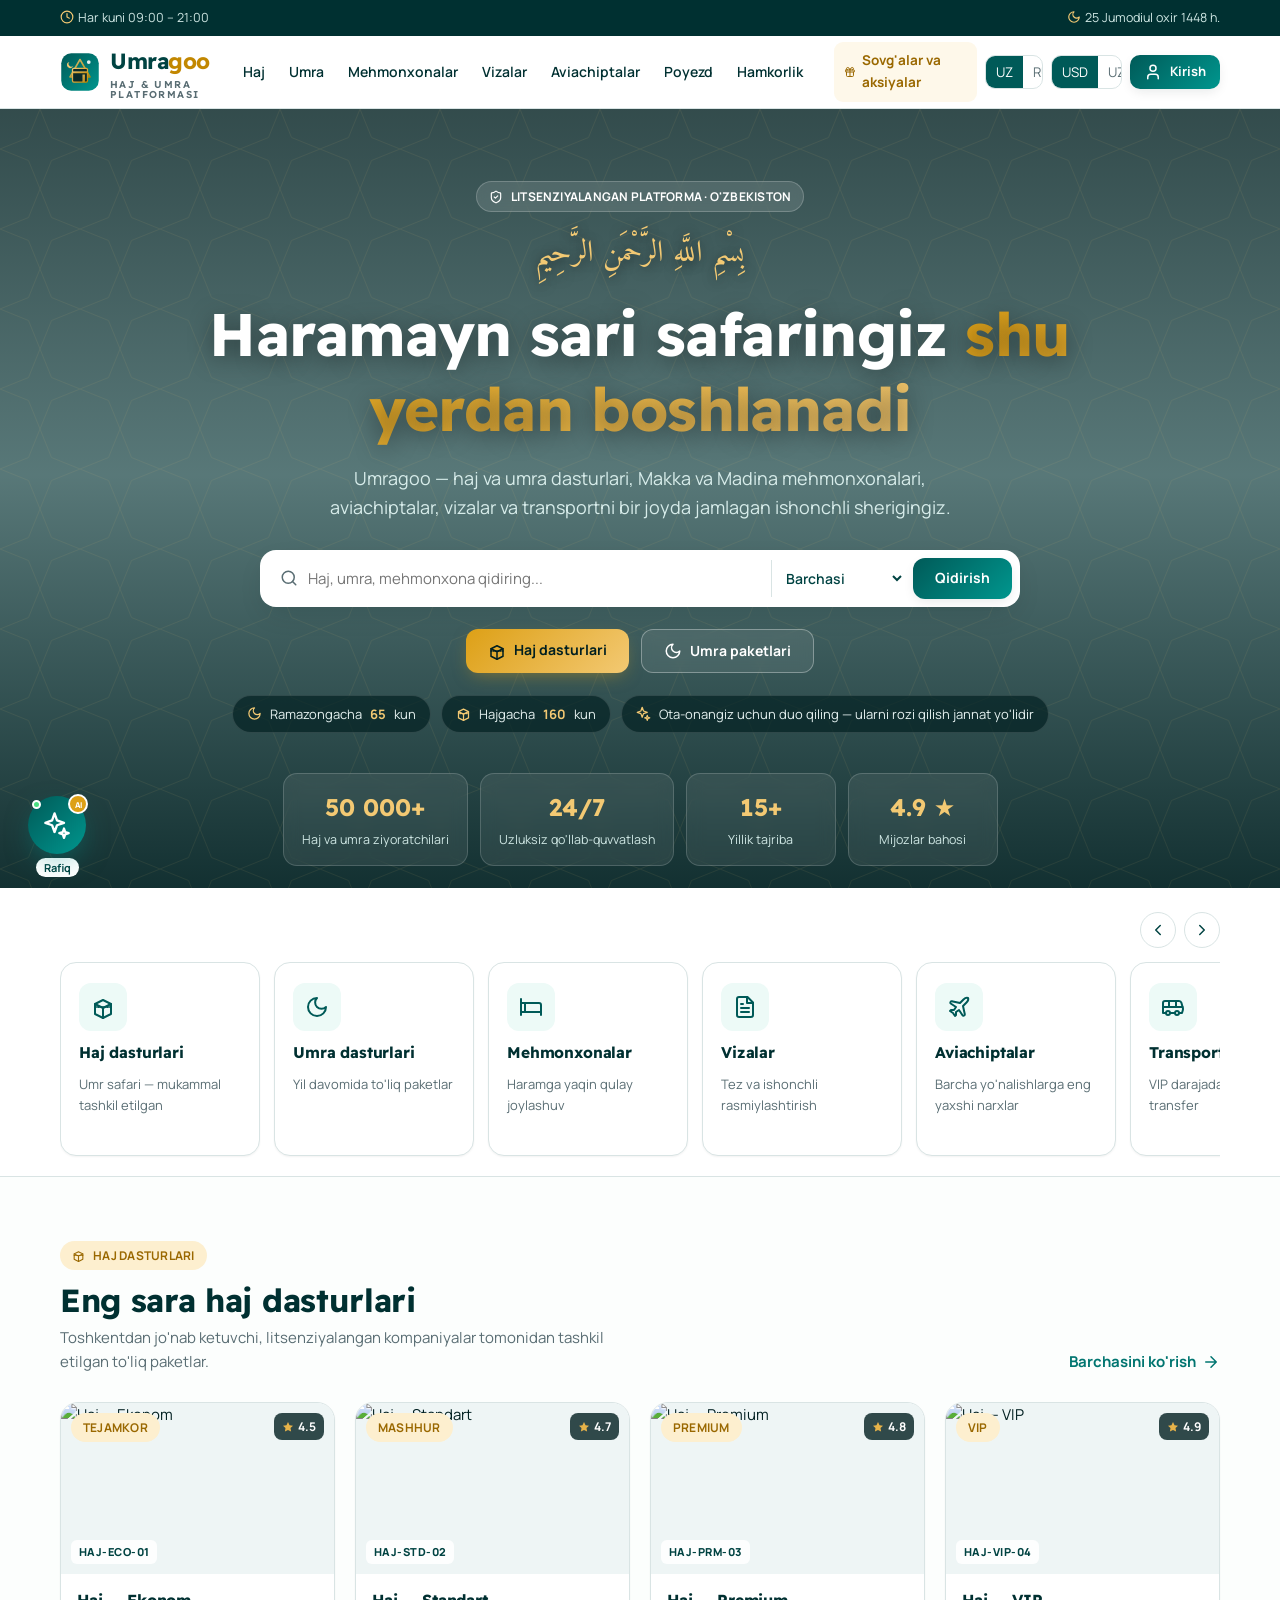
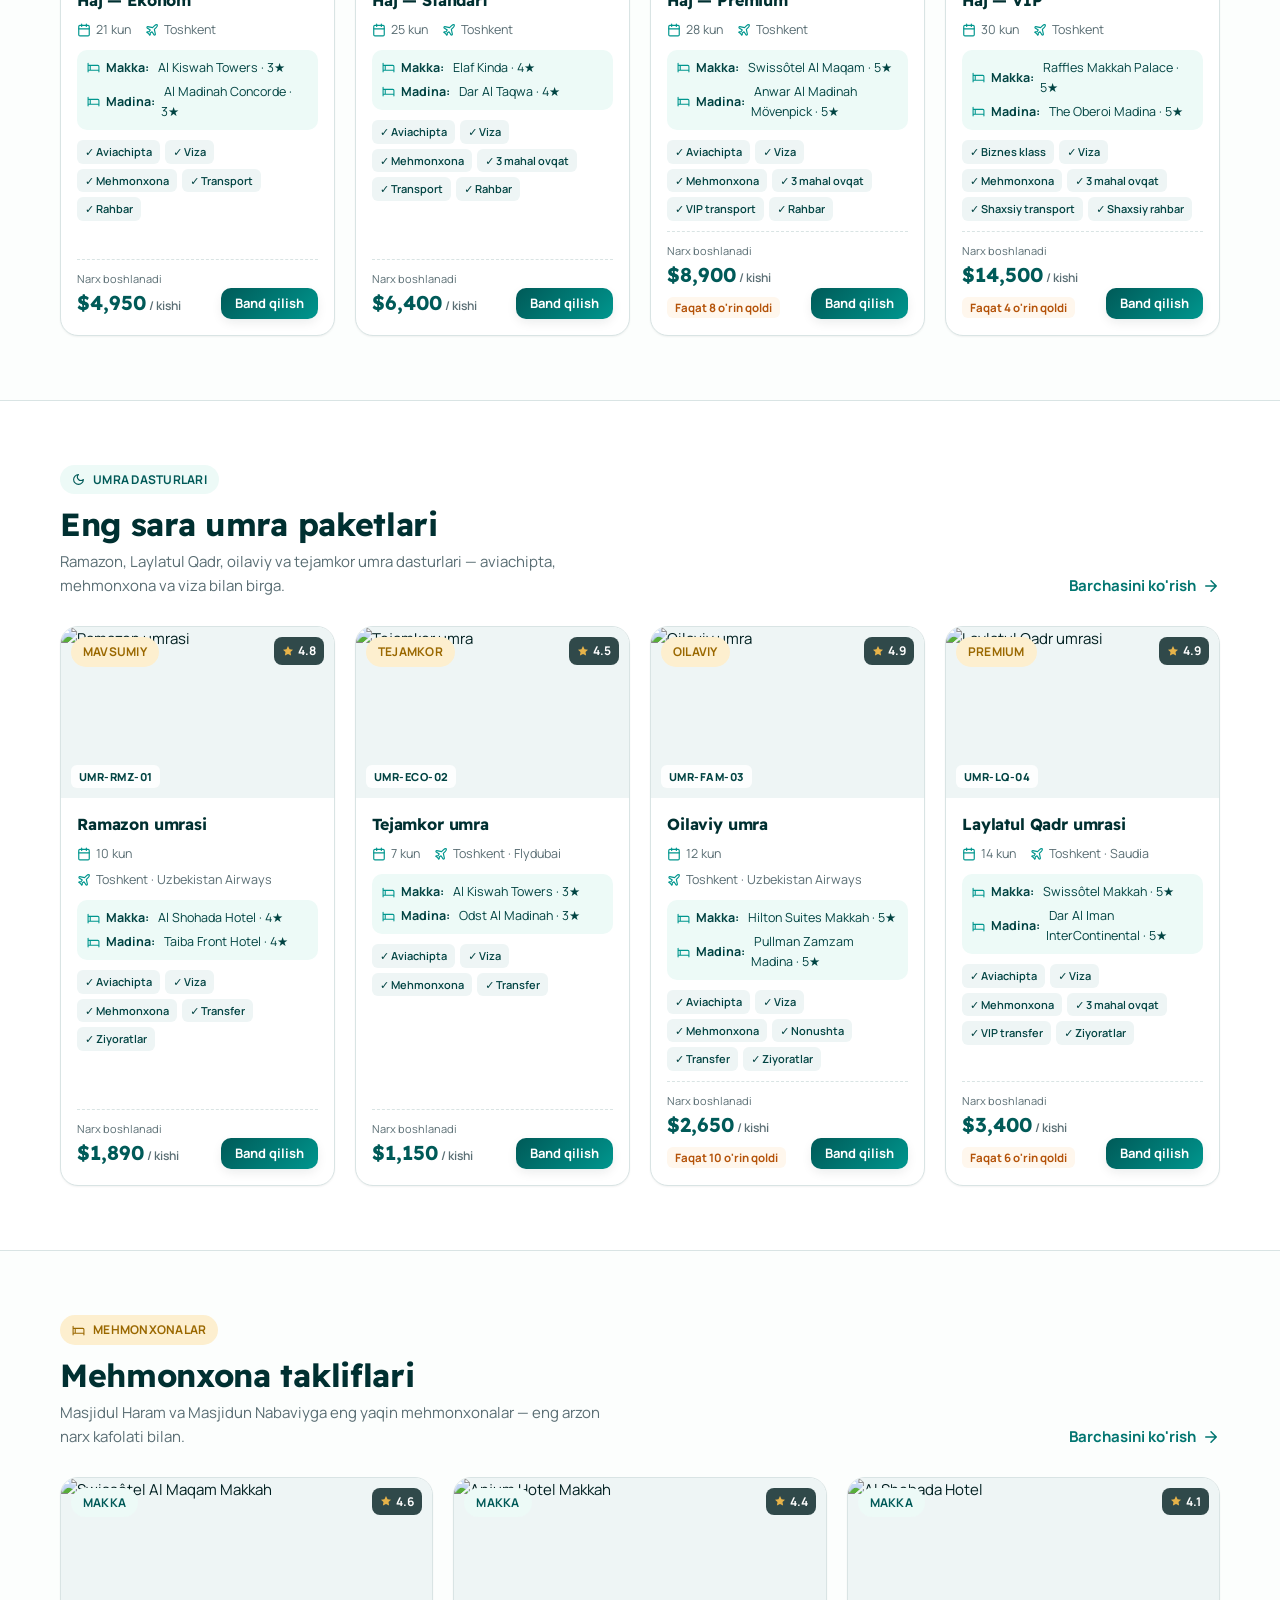
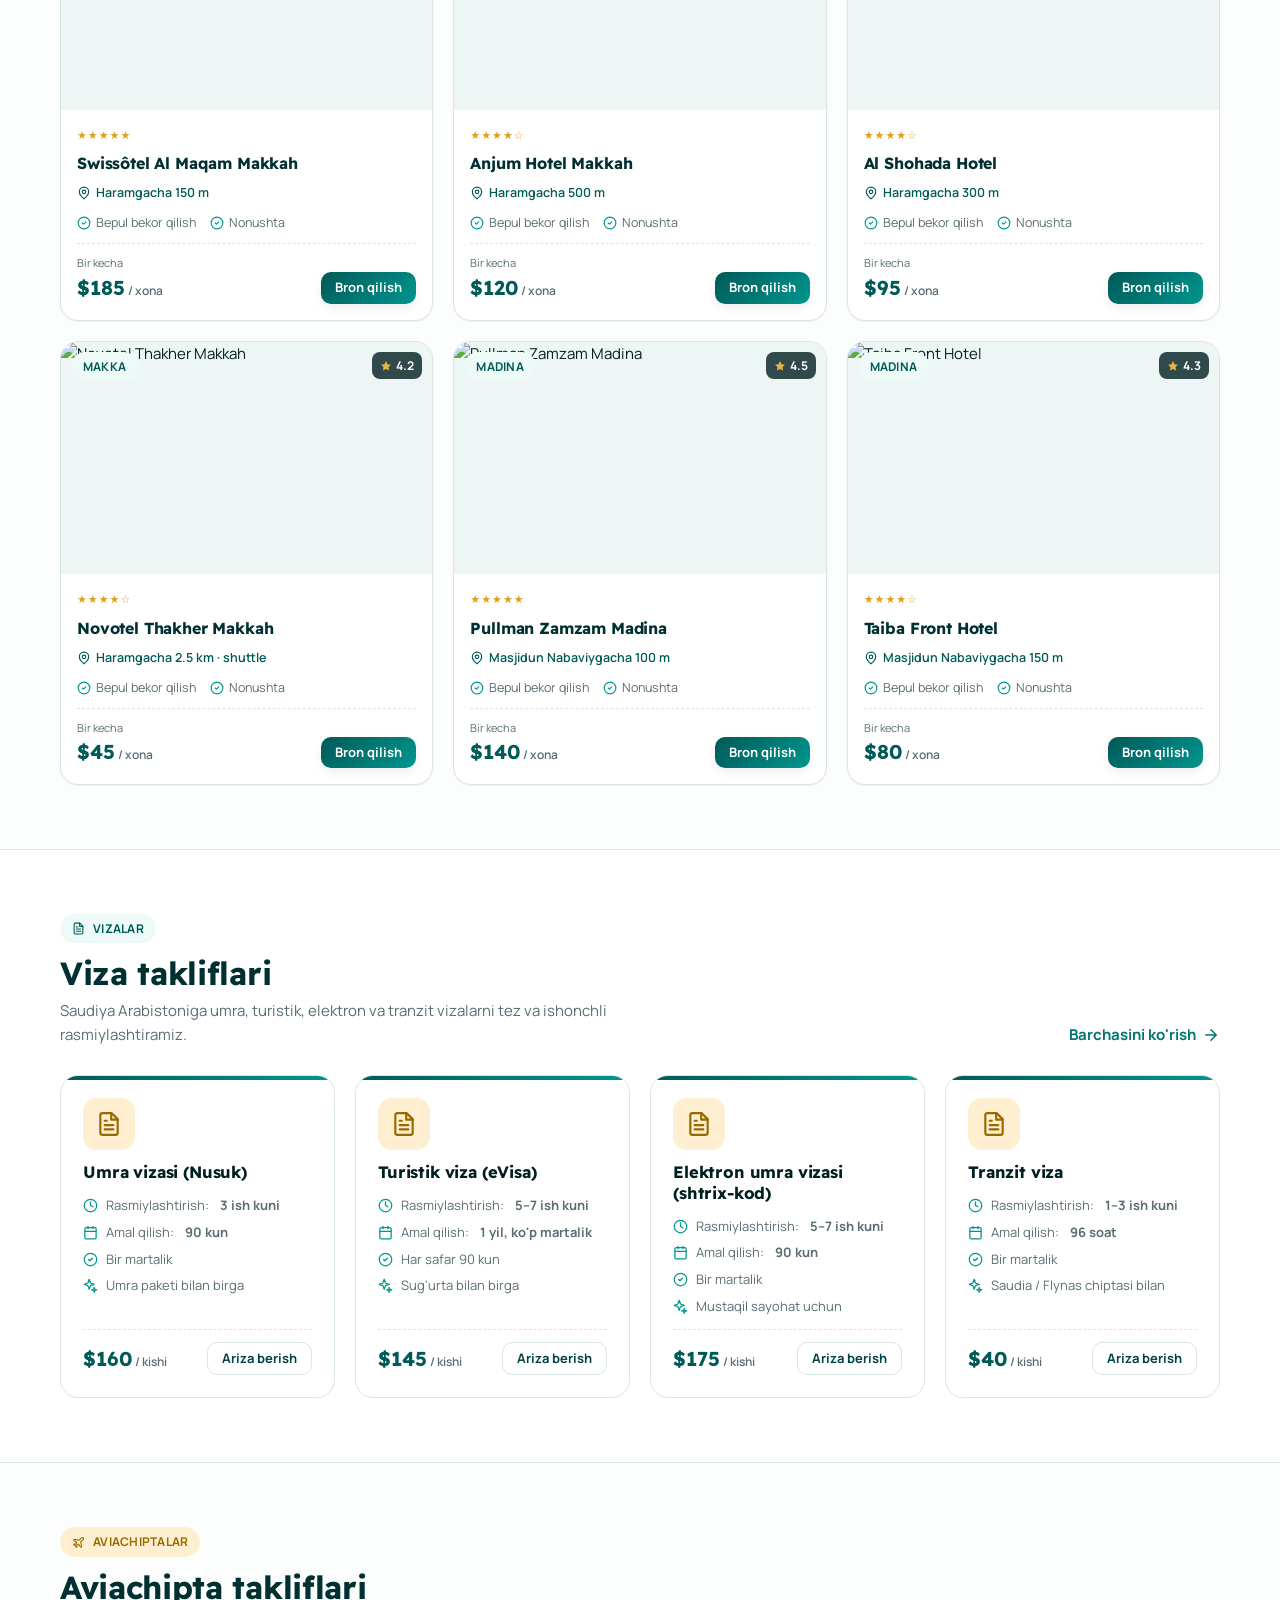
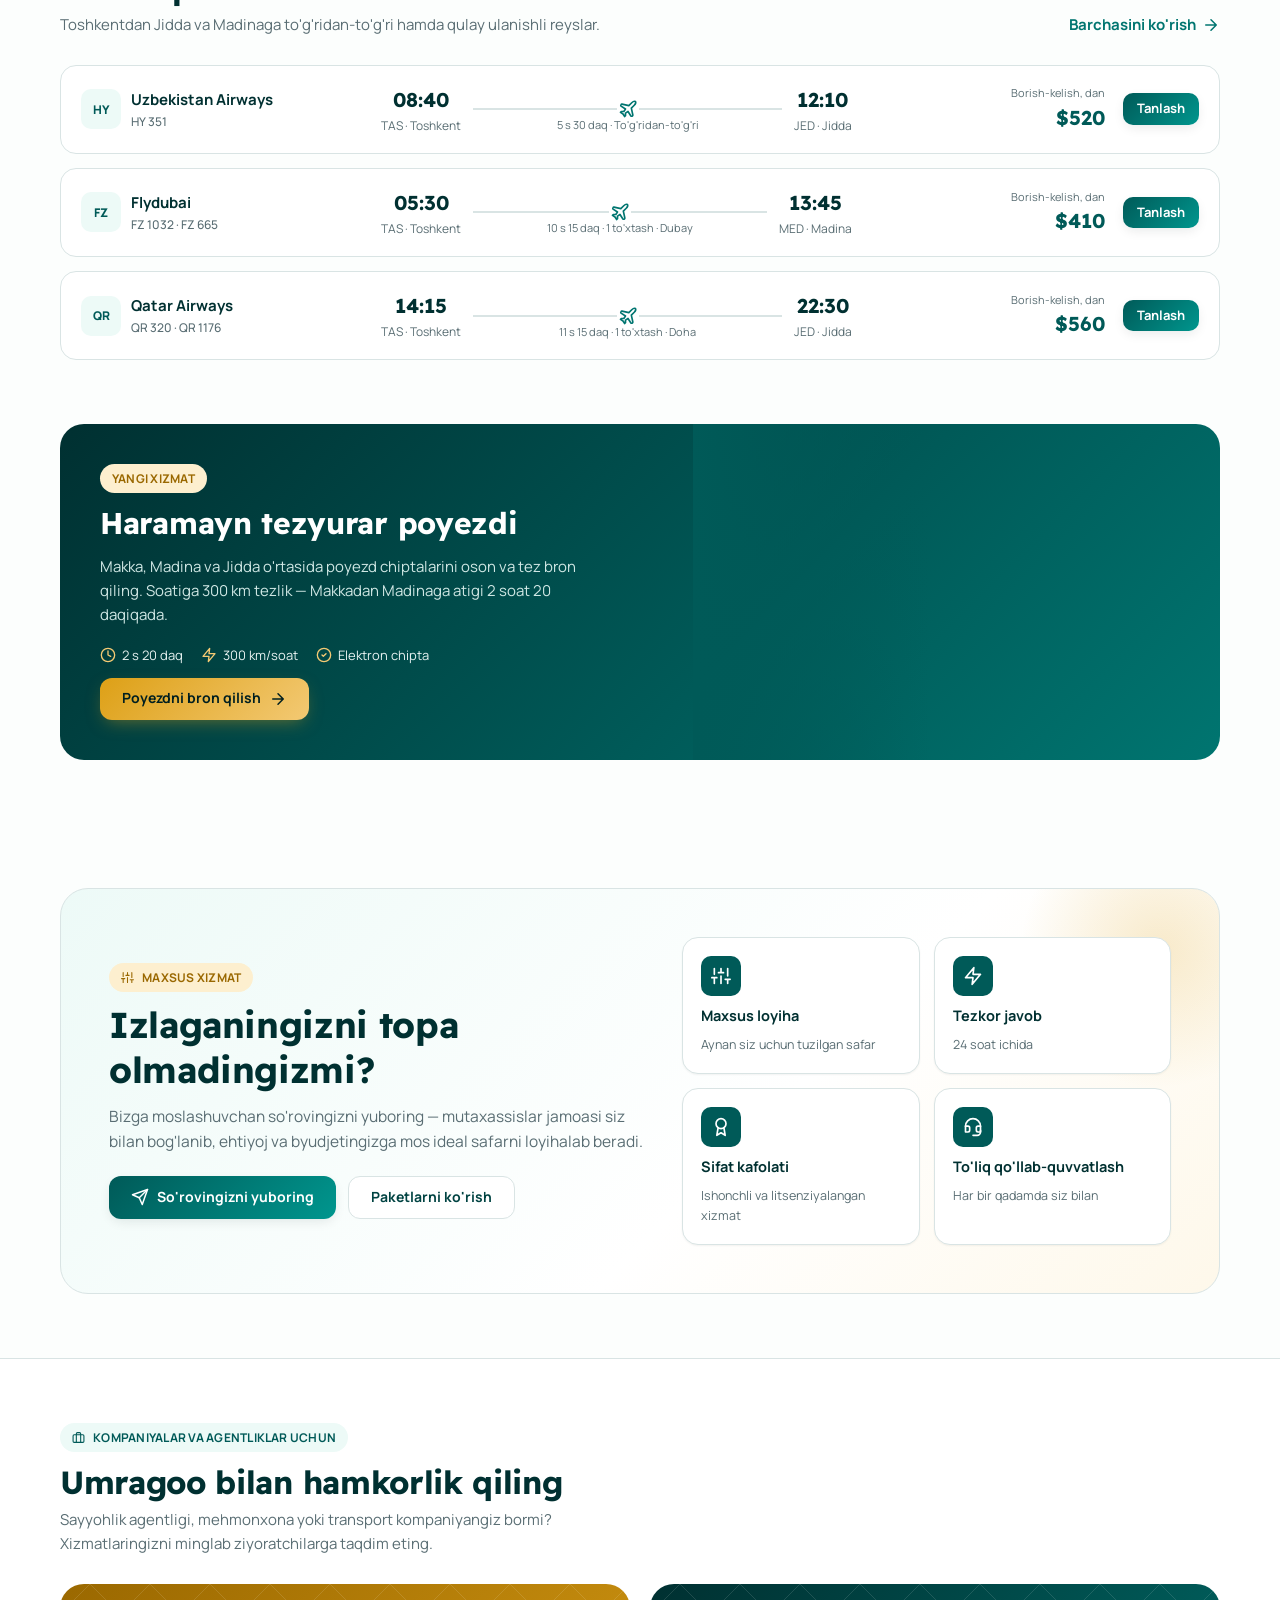
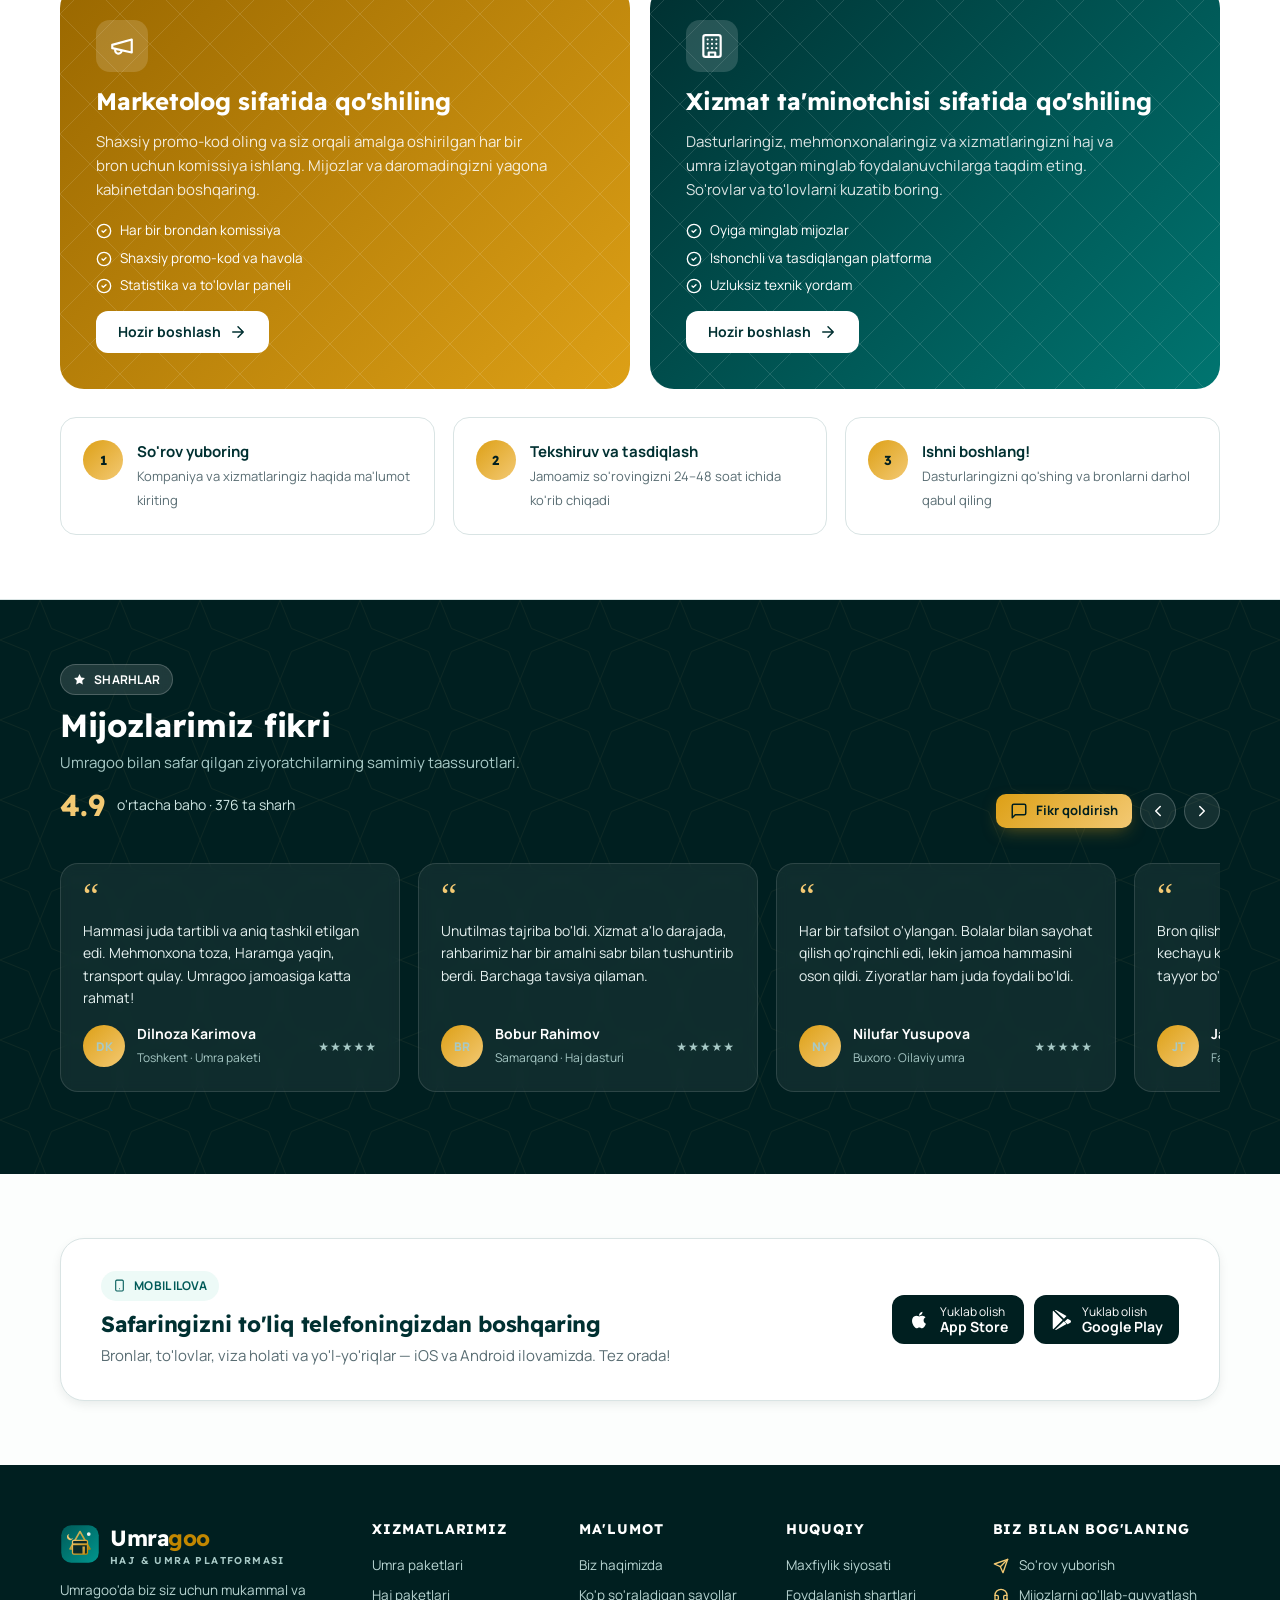
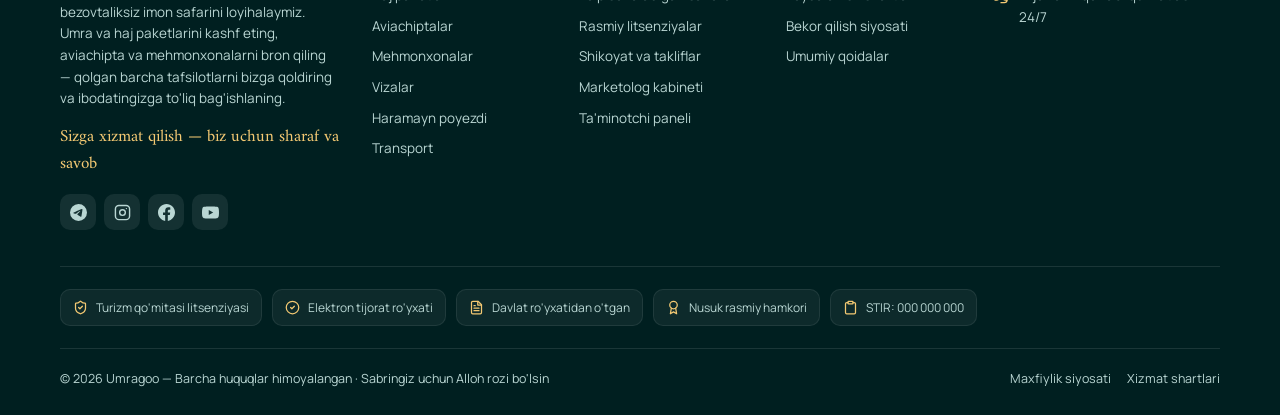
==== commit 3c75ebcb: "Shaxsiy kontakt ma'lumotlarini olib tashlash Saytdan telefon raqamlari, email, manzil va WhatsApp ha" ====
--- a/index.html
+++ b/index.html
@@ -37,9 +37,6 @@
     <symbol id="i-calendar" viewBox="0 0 24 24" fill="none" stroke="currentColor" stroke-width="2" stroke-linecap="round" stroke-linejoin="round"><rect x="3" y="4" width="18" height="18" rx="2"/><path d="M16 2v4M8 2v4M3 10h18"/></symbol>
     <symbol id="i-check" viewBox="0 0 24 24" fill="none" stroke="currentColor" stroke-width="2.5" stroke-linecap="round" stroke-linejoin="round"><path d="M20 6 9 17l-5-5"/></symbol>
     <symbol id="i-check-circle" viewBox="0 0 24 24" fill="none" stroke="currentColor" stroke-width="2" stroke-linecap="round" stroke-linejoin="round"><circle cx="12" cy="12" r="10"/><path d="m9 12 2 2 4-4"/></symbol>
-    <symbol id="i-phone" viewBox="0 0 24 24" fill="none" stroke="currentColor" stroke-width="2" stroke-linecap="round" stroke-linejoin="round"><path d="M22 16.92v3a2 2 0 0 1-2.18 2 19.79 19.79 0 0 1-8.63-3.07 19.5 19.5 0 0 1-6-6 19.79 19.79 0 0 1-3.07-8.67A2 2 0 0 1 4.11 2h3a2 2 0 0 1 2 1.72c.127.96.361 1.903.7 2.81a2 2 0 0 1-.45 2.11L8.09 9.91a16 16 0 0 0 6 6l1.27-1.27a2 2 0 0 1 2.11-.45c.907.339 1.85.573 2.81.7A2 2 0 0 1 22 16.92z"/></symbol>
-    <symbol id="i-mail" viewBox="0 0 24 24" fill="none" stroke="currentColor" stroke-width="2" stroke-linecap="round" stroke-linejoin="round"><rect x="2" y="4" width="20" height="16" rx="2"/><path d="m22 7-10 6L2 7"/></symbol>
-    <symbol id="i-wa" viewBox="0 0 24 24" fill="currentColor"><path d="M17.472 14.382c-.297-.149-1.758-.867-2.03-.967-.273-.099-.471-.148-.67.15-.197.297-.767.966-.94 1.164-.173.199-.347.223-.644.075-.297-.15-1.255-.463-2.39-1.475-.883-.788-1.48-1.761-1.653-2.059-.173-.297-.018-.458.13-.606.134-.133.298-.347.446-.52.149-.174.198-.298.298-.497.099-.198.05-.371-.025-.52-.075-.149-.669-1.612-.916-2.207-.242-.579-.487-.5-.669-.51-.173-.008-.371-.01-.57-.01-.198 0-.52.074-.792.372-.272.297-1.04 1.016-1.04 2.479 0 1.462 1.065 2.875 1.213 3.074.149.198 2.096 3.2 5.077 4.487.709.306 1.262.489 1.694.625.712.227 1.36.195 1.871.118.571-.085 1.758-.719 2.006-1.413.248-.694.248-1.289.173-1.413-.074-.124-.272-.198-.57-.347m-5.421 7.403h-.004a9.87 9.87 0 0 1-5.031-1.378l-.361-.214-3.741.982.998-3.648-.235-.374a9.86 9.86 0 0 1-1.51-5.26c.001-5.45 4.436-9.884 9.888-9.884 2.64 0 5.122 1.03 6.988 2.898a9.825 9.825 0 0 1 2.893 6.994c-.003 5.45-4.437 9.884-9.885 9.884m8.413-18.297A11.815 11.815 0 0 0 12.05 0C5.495 0 .16 5.335.157 11.892c0 2.096.547 4.142 1.588 5.945L.057 24l6.305-1.654a11.882 11.882 0 0 0 5.683 1.448h.005c6.554 0 11.89-5.335 11.893-11.893a11.821 11.821 0 0 0-3.48-8.413Z"/></symbol>
     <symbol id="i-shield" viewBox="0 0 24 24" fill="none" stroke="currentColor" stroke-width="2" stroke-linecap="round" stroke-linejoin="round"><path d="M20 13c0 5-3.5 7.5-7.66 8.95a1 1 0 0 1-.67-.01C7.5 20.5 4 18 4 13V6a1 1 0 0 1 1-1c2 0 4.5-1.2 6.24-2.72a1.17 1.17 0 0 1 1.52 0C14.51 3.81 17 5 19 5a1 1 0 0 1 1 1z"/><path d="m9 12 2 2 4-4"/></symbol>
     <symbol id="i-users" viewBox="0 0 24 24" fill="none" stroke="currentColor" stroke-width="2" stroke-linecap="round" stroke-linejoin="round"><path d="M16 21v-2a4 4 0 0 0-4-4H6a4 4 0 0 0-4 4v2"/><circle cx="9" cy="7" r="4"/><path d="M22 21v-2a4 4 0 0 0-3-3.87M16 3.13a4 4 0 0 1 0 7.75"/></symbol>
     <symbol id="i-zap" viewBox="0 0 24 24" fill="none" stroke="currentColor" stroke-width="2" stroke-linecap="round" stroke-linejoin="round"><polygon points="13 2 3 14 12 14 11 22 21 10 12 10"/></symbol>
@@ -76,11 +73,9 @@
 <div class="topbar">
   <div class="container">
     <div class="left">
-      <span><svg><use href="#i-phone"/></svg>+998 71 200 00 00</span>
-      <span class="hide-m"><svg><use href="#i-mail"/></svg>info@umragoo.uz</span>
+      <span><svg><use href="#i-clock"/></svg>Har kuni 09:00 – 21:00</span>
     </div>
     <div class="right">
-      <span class="hide-m"><svg><use href="#i-clock"/></svg>Har kuni 09:00 – 21:00</span>
       <span><svg><use href="#i-moon"/></svg><span id="hijri-date">Hijriy sana</span></span>
     </div>
   </div>
@@ -448,9 +443,7 @@
       <div>
         <h4>Biz bilan bog'laning</h4>
         <ul class="contact">
-          <li><svg><use href="#i-phone"/></svg><span>+998 71 200 00 00<br>+998 90 000 00 00 (WhatsApp)</span></li>
-          <li><svg><use href="#i-mail"/></svg><span>info@umragoo.uz</span></li>
-          <li><svg><use href="#i-pin"/></svg><span>Toshkent sh., Yunusobod tumani, Amir Temur shoh ko'chasi, 108</span></li>
+          <li><svg><use href="#i-send"/></svg><a href="#" data-open="request">So'rov yuborish</a></li>
           <li><svg><use href="#i-headset"/></svg><span>Mijozlarni qo'llab-quvvatlash 24/7</span></li>
         </ul>
       </div>
@@ -473,7 +466,6 @@
 </footer>
 
 <!-- ======== Suzuvchi tugmalar ======== -->
-<a class="fab-wa" href="https://wa.me/998900000000?text=Assalomu%20alaykum!%20Umragoo%20xizmatlari%20haqida%20ma%27lumot%20olmoqchiman." target="_blank" rel="noopener" aria-label="WhatsApp orqali yozish"><svg><use href="#i-wa"/></svg></a>
 <button class="fab-ai" id="fab-ai" aria-label="Aqlli yordamchi Rafiqni ochish">
   <span class="b"><svg><use href="#i-sparkles"/></svg><span class="ai">AI</span><span class="dot"></span></span>
   <small>Rafiq</small>
--- a/css/style.css
+++ b/css/style.css
@@ -55,8 +55,6 @@
 .btn-ghost-light:hover{background:#ffffff26}
 .btn-sm{padding:8px 14px;font-size:13px;border-radius:10px}
 .btn-block{width:100%}
-.btn-wa{background:#25D366;color:#fff}
-.btn-wa:hover{background:#1FAE54}
 
 /* ---- yuqori chiziq ---- */
 .topbar{background:var(--teal-900);color:#cfe7e4;font-size:12.5px}
@@ -293,11 +291,6 @@
 .footer .bottom .legal a:hover{color:var(--gold-300)}
 
 /* ---- suzuvchi tugmalar ---- */
-.fab-wa{position:fixed;bottom:22px;right:22px;z-index:55;width:56px;height:56px;border-radius:50%;background:#25D366;color:#fff;display:grid;place-items:center;box-shadow:0 10px 30px -8px #25d36699;transition:.2s}
-.fab-wa:hover{transform:scale(1.08);background:#1FAE54}
-.fab-wa svg{width:28px;height:28px;position:relative}
-.fab-wa::before{content:"";position:absolute;inset:0;border-radius:50%;background:#25D366;opacity:.35;animation:ping 1.8s infinite}
-@keyframes ping{75%,100%{transform:scale(1.8);opacity:0}}
 .fab-ai{position:fixed;bottom:22px;left:22px;z-index:55;display:flex;flex-direction:column;align-items:center;gap:4px}
 .fab-ai .b{width:58px;height:58px;border-radius:50%;background:linear-gradient(135deg,var(--teal-700),var(--teal-500));display:grid;place-items:center;color:#fff;box-shadow:0 10px 30px -8px #00968e99;position:relative;transition:.2s}
 .fab-ai:hover .b{transform:scale(1.08)}
@@ -370,7 +363,7 @@
 .reveal.in{opacity:1;transform:none}
 
 /* ---- yuqoriga ---- */
-.to-top{position:fixed;bottom:92px;right:30px;z-index:54;width:40px;height:40px;border-radius:10px;background:#fff;border:1px solid var(--border);color:var(--teal-800);display:grid;place-items:center;box-shadow:var(--shadow-md);opacity:0;pointer-events:none;transition:.2s}
+.to-top{position:fixed;bottom:22px;right:22px;z-index:54;width:40px;height:40px;border-radius:10px;background:#fff;border:1px solid var(--border);color:var(--teal-800);display:grid;place-items:center;box-shadow:var(--shadow-md);opacity:0;pointer-events:none;transition:.2s}
 .to-top.show{opacity:1;pointer-events:auto}
 .to-top svg{width:18px;height:18px}
 
@@ -410,7 +403,6 @@
   .form-grid{grid-template-columns:1fr}
   .t-card{flex-basis:280px}
   .fab-ai small{display:none}
-  .to-top{right:22px;bottom:92px}
 }
 @media (max-width:440px){
   .benefits{grid-template-columns:1fr}
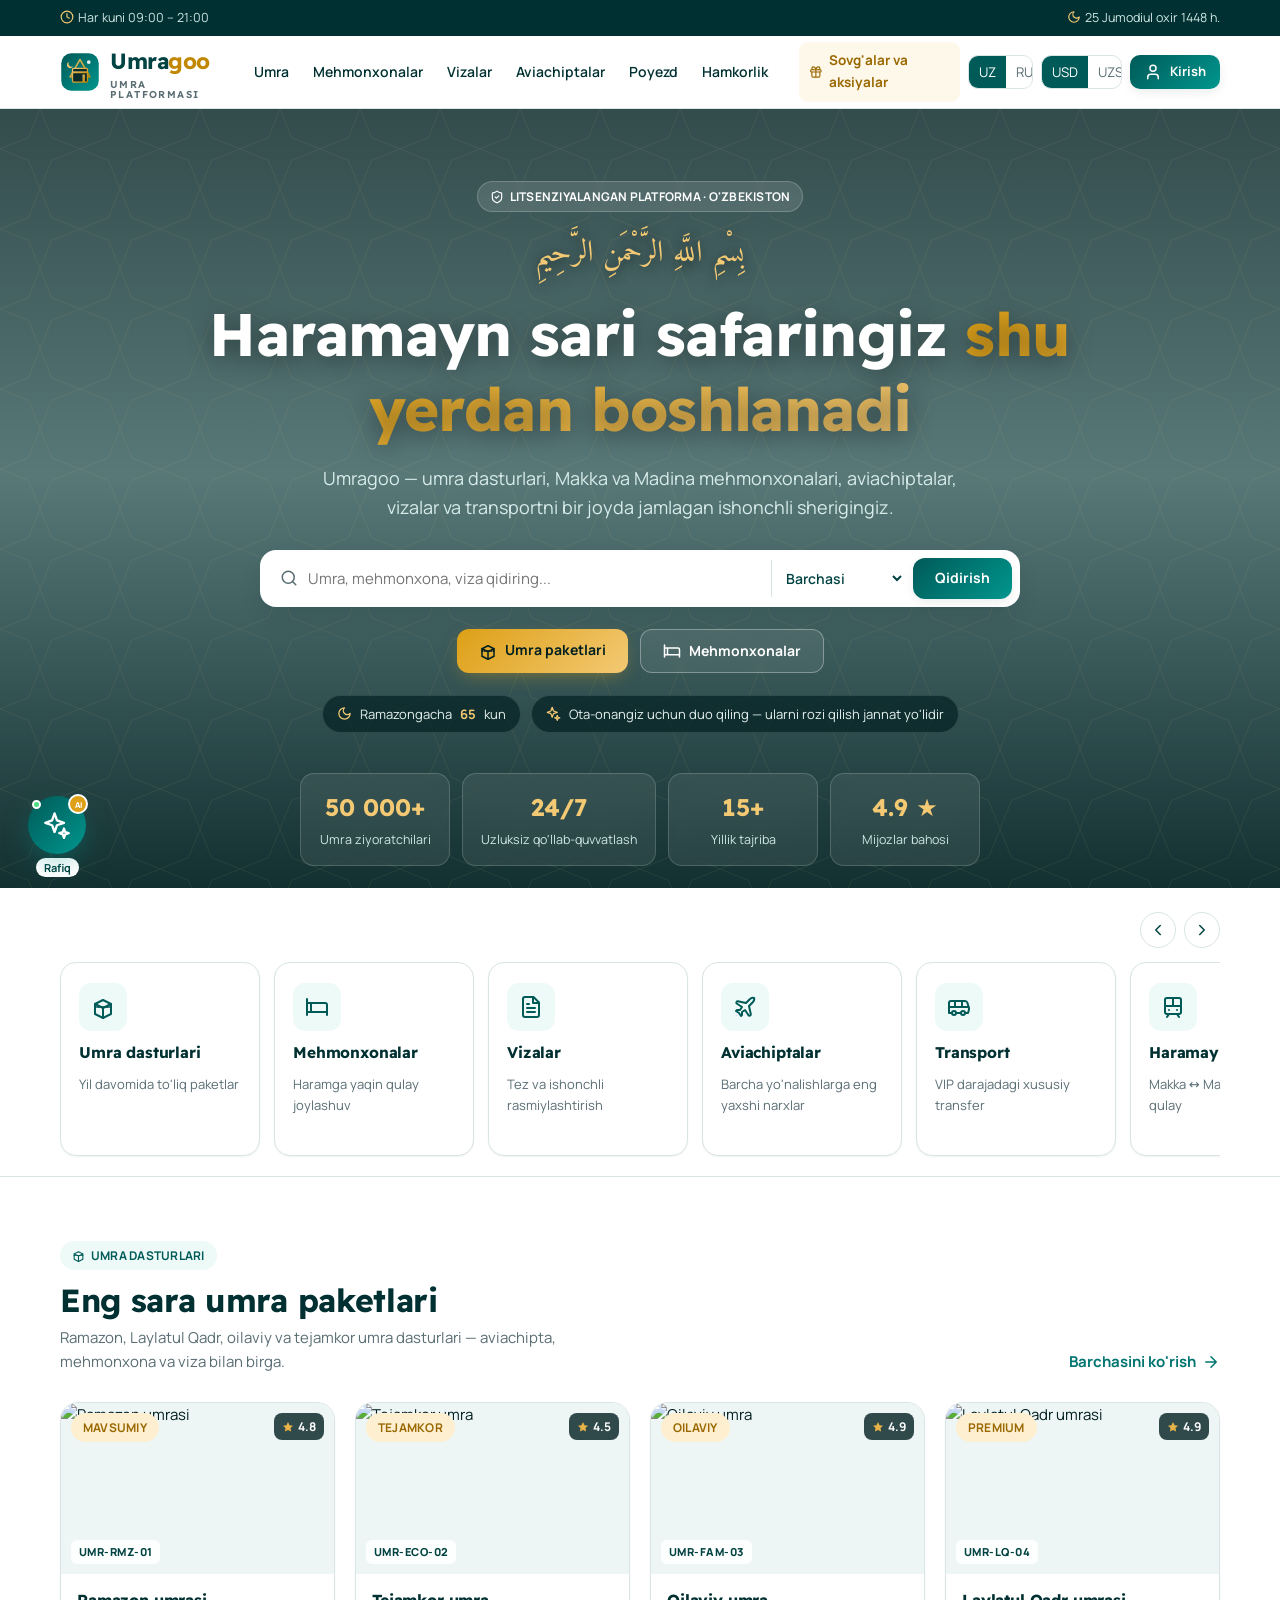
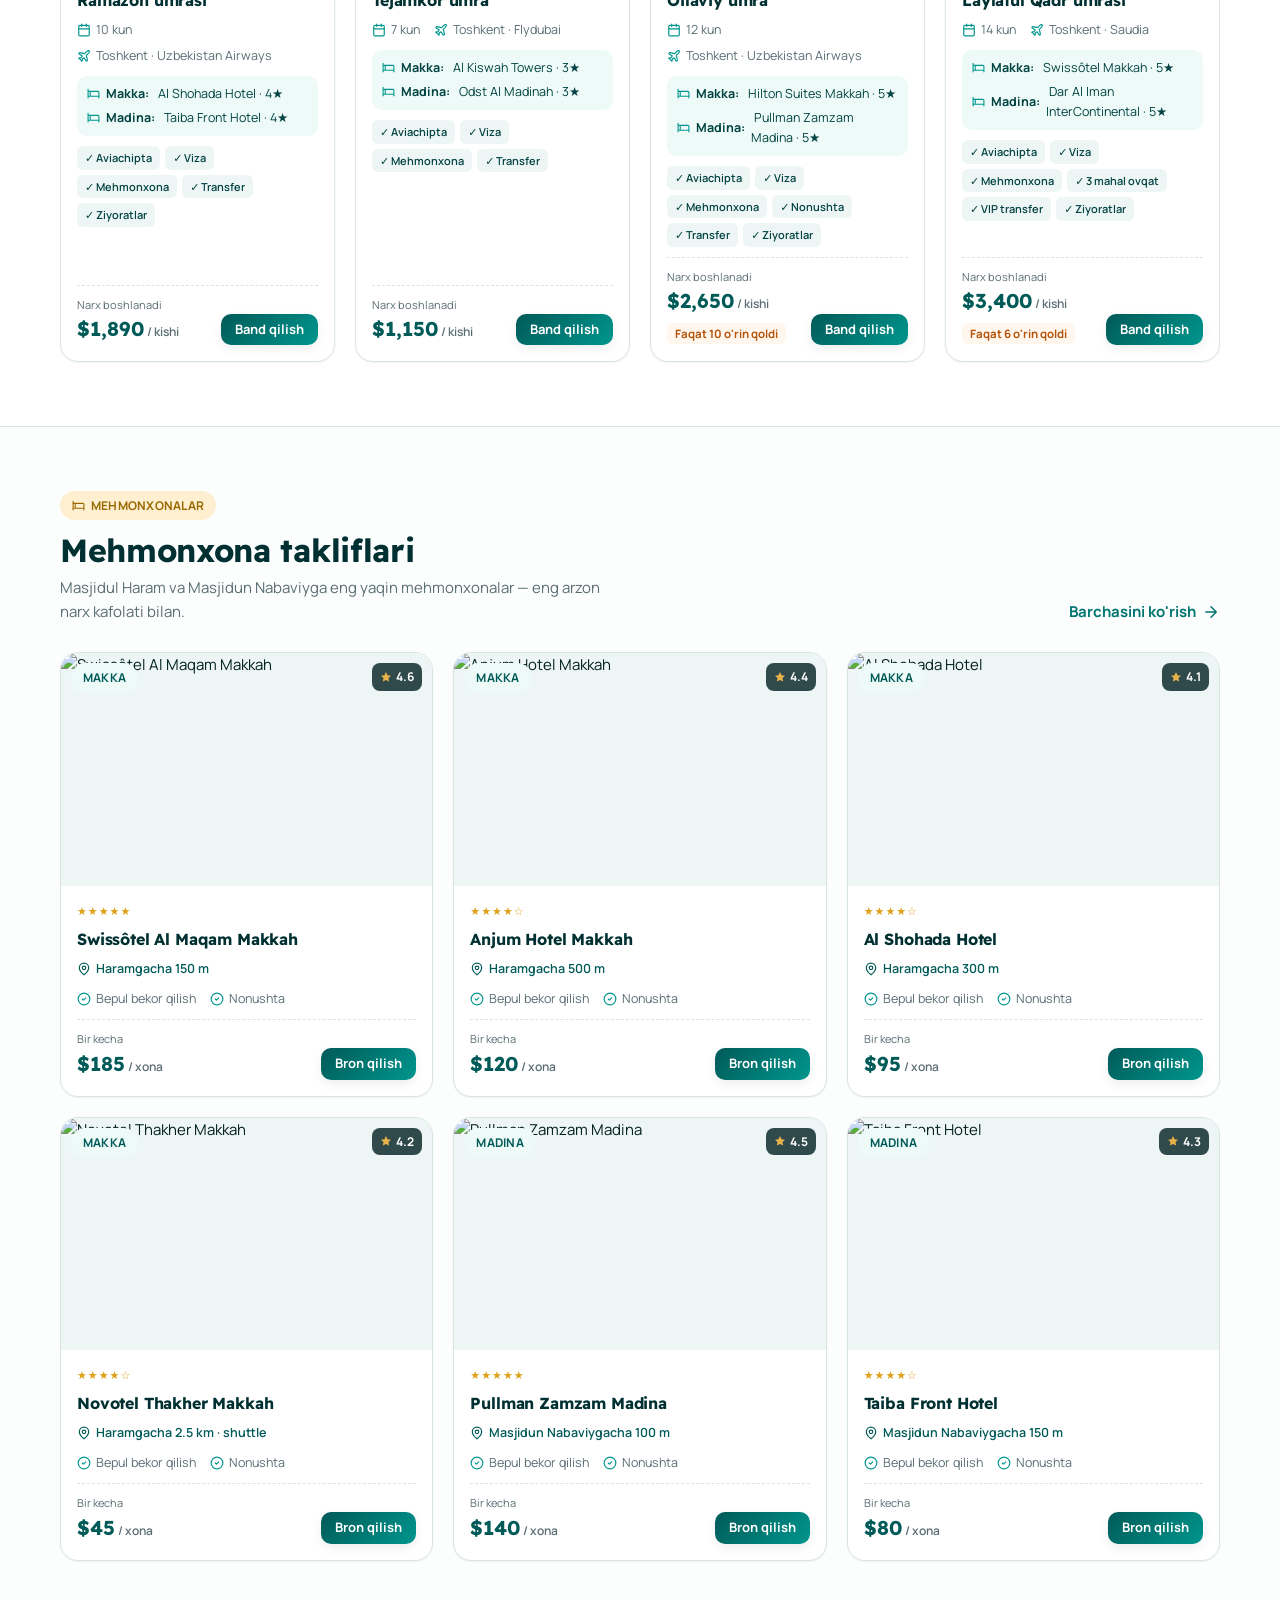
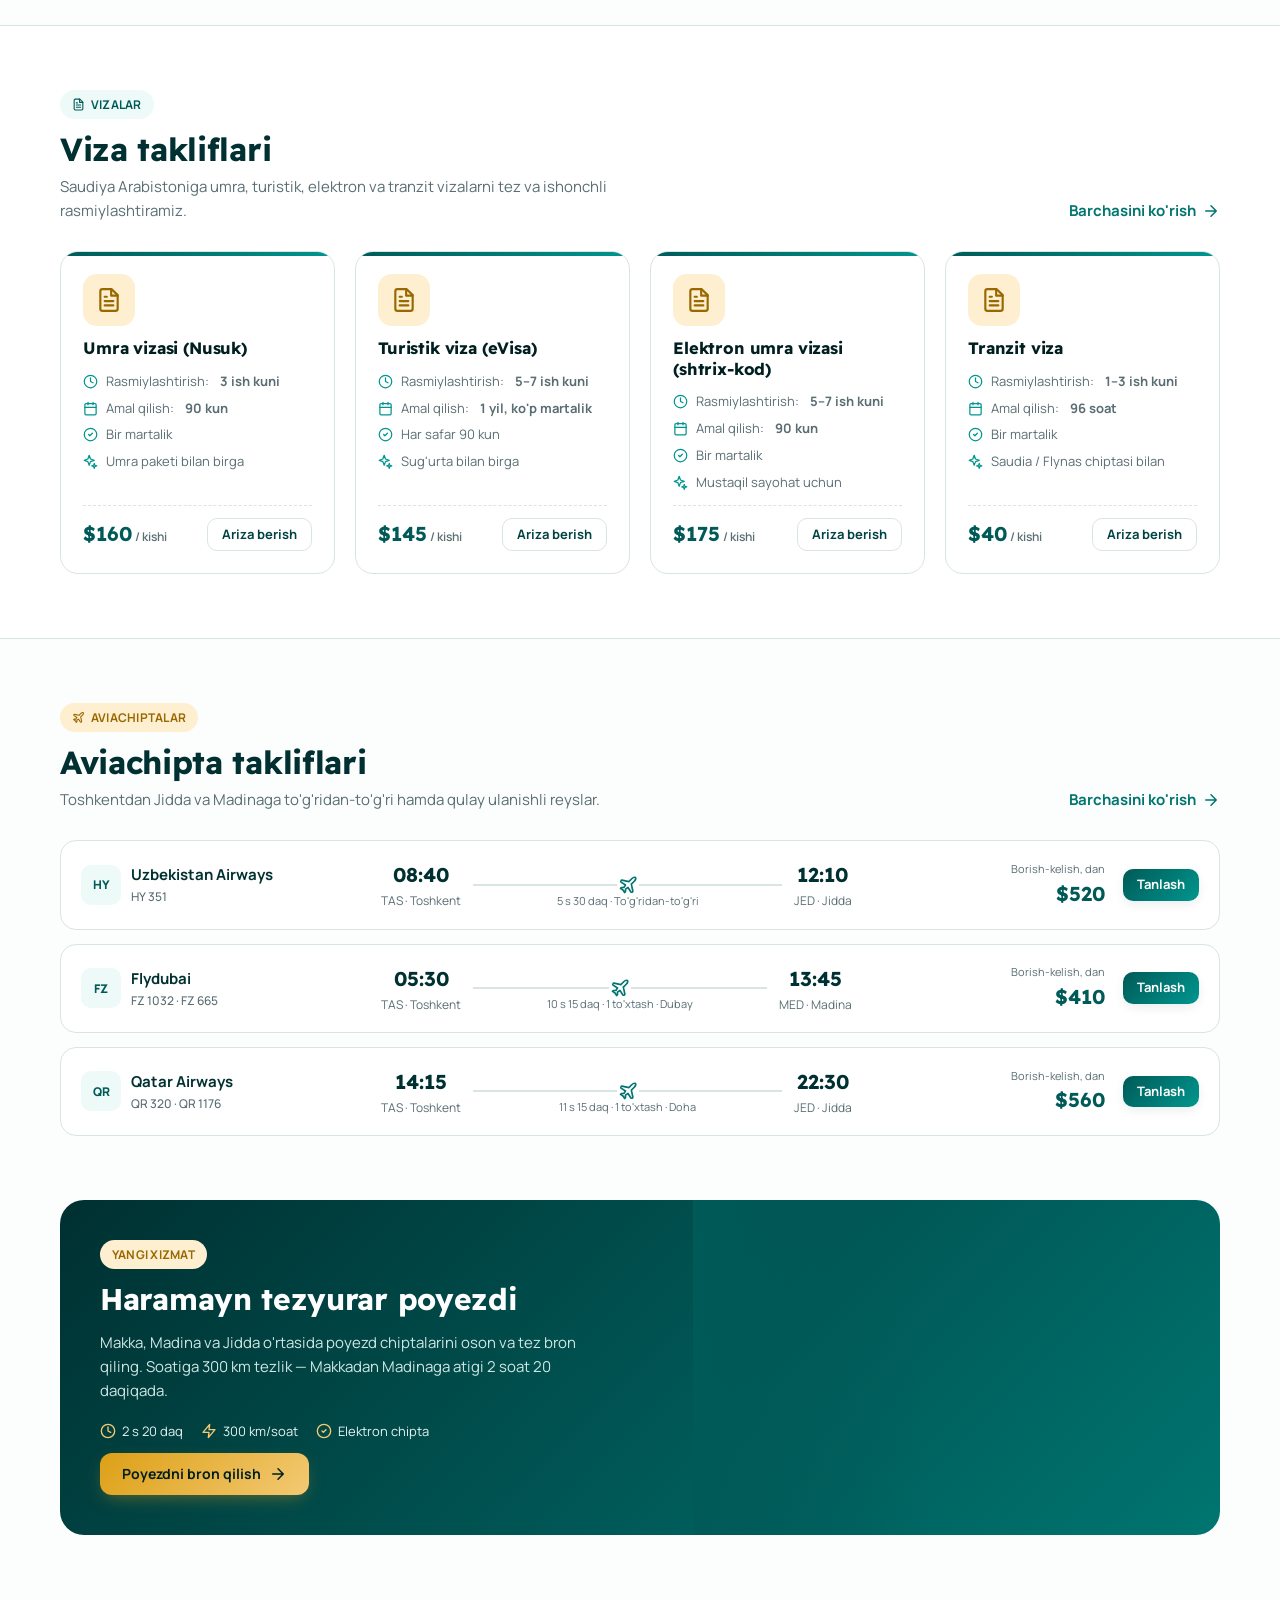
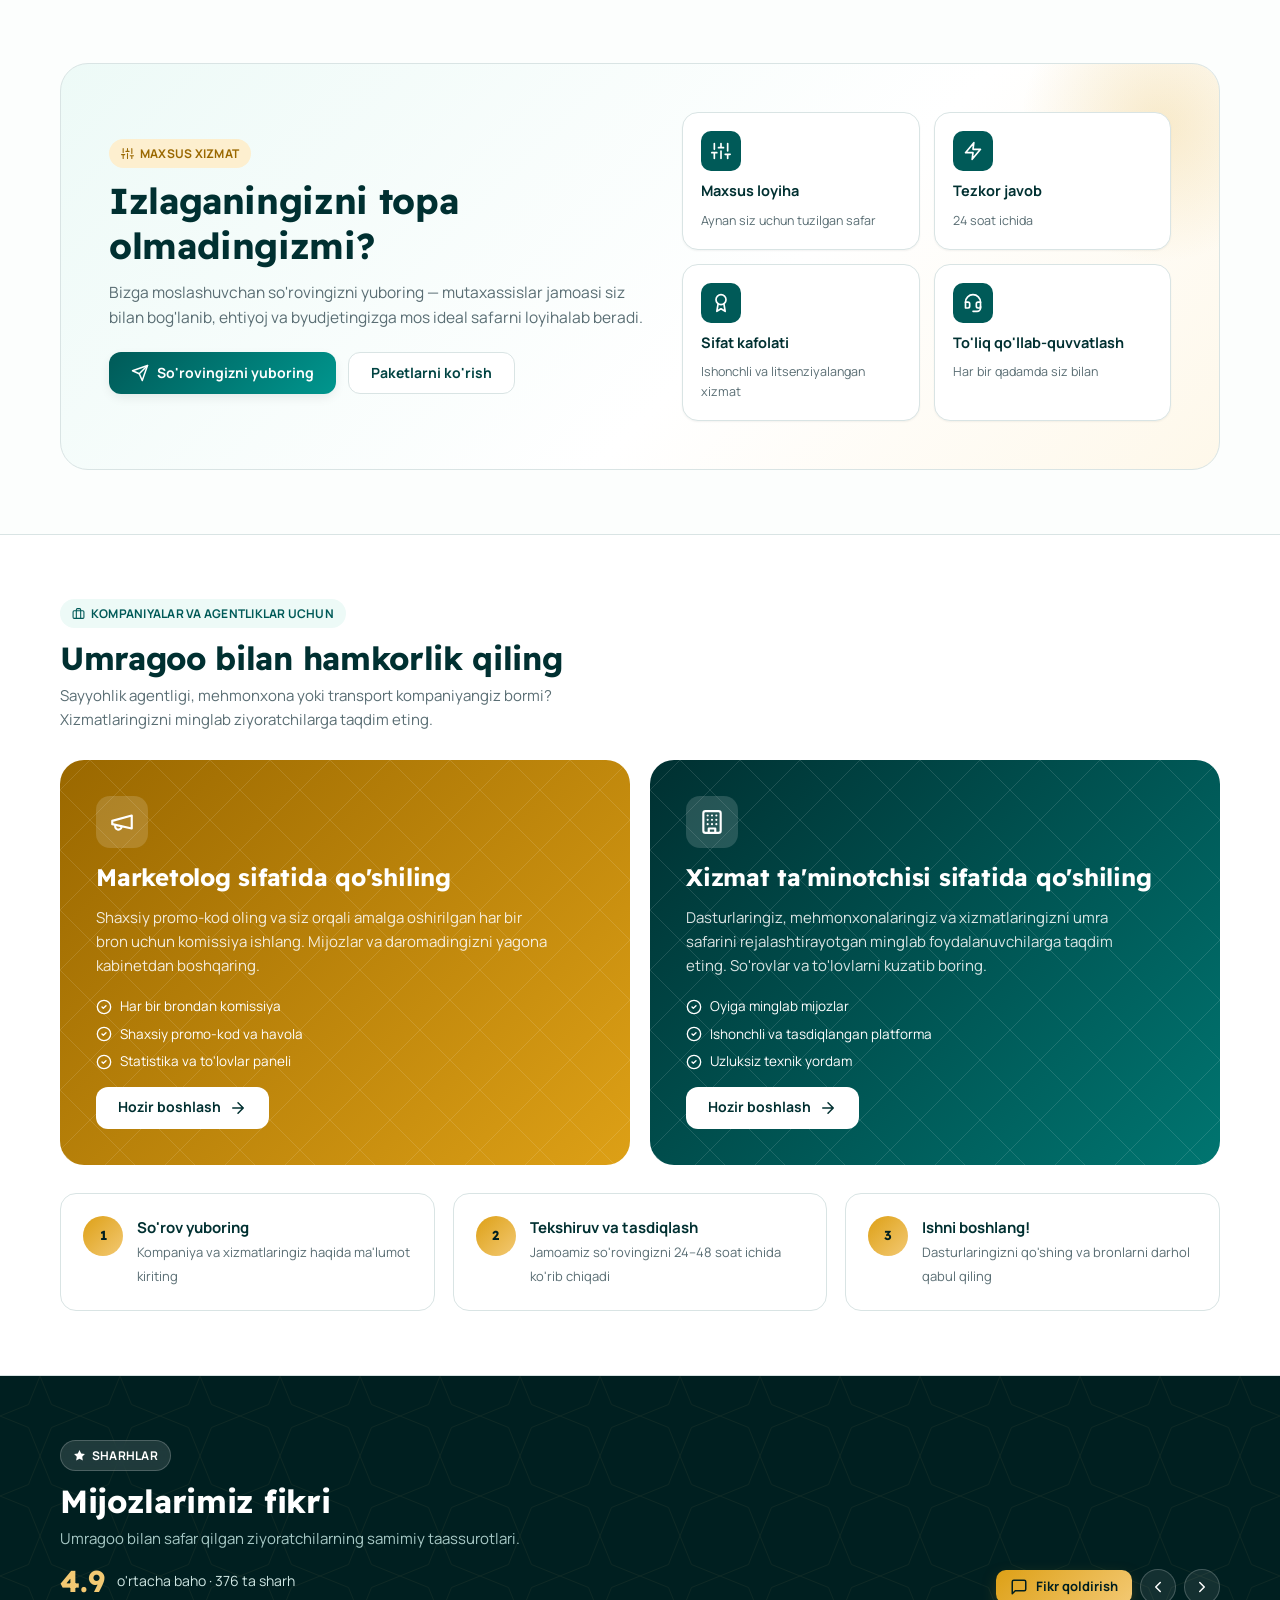
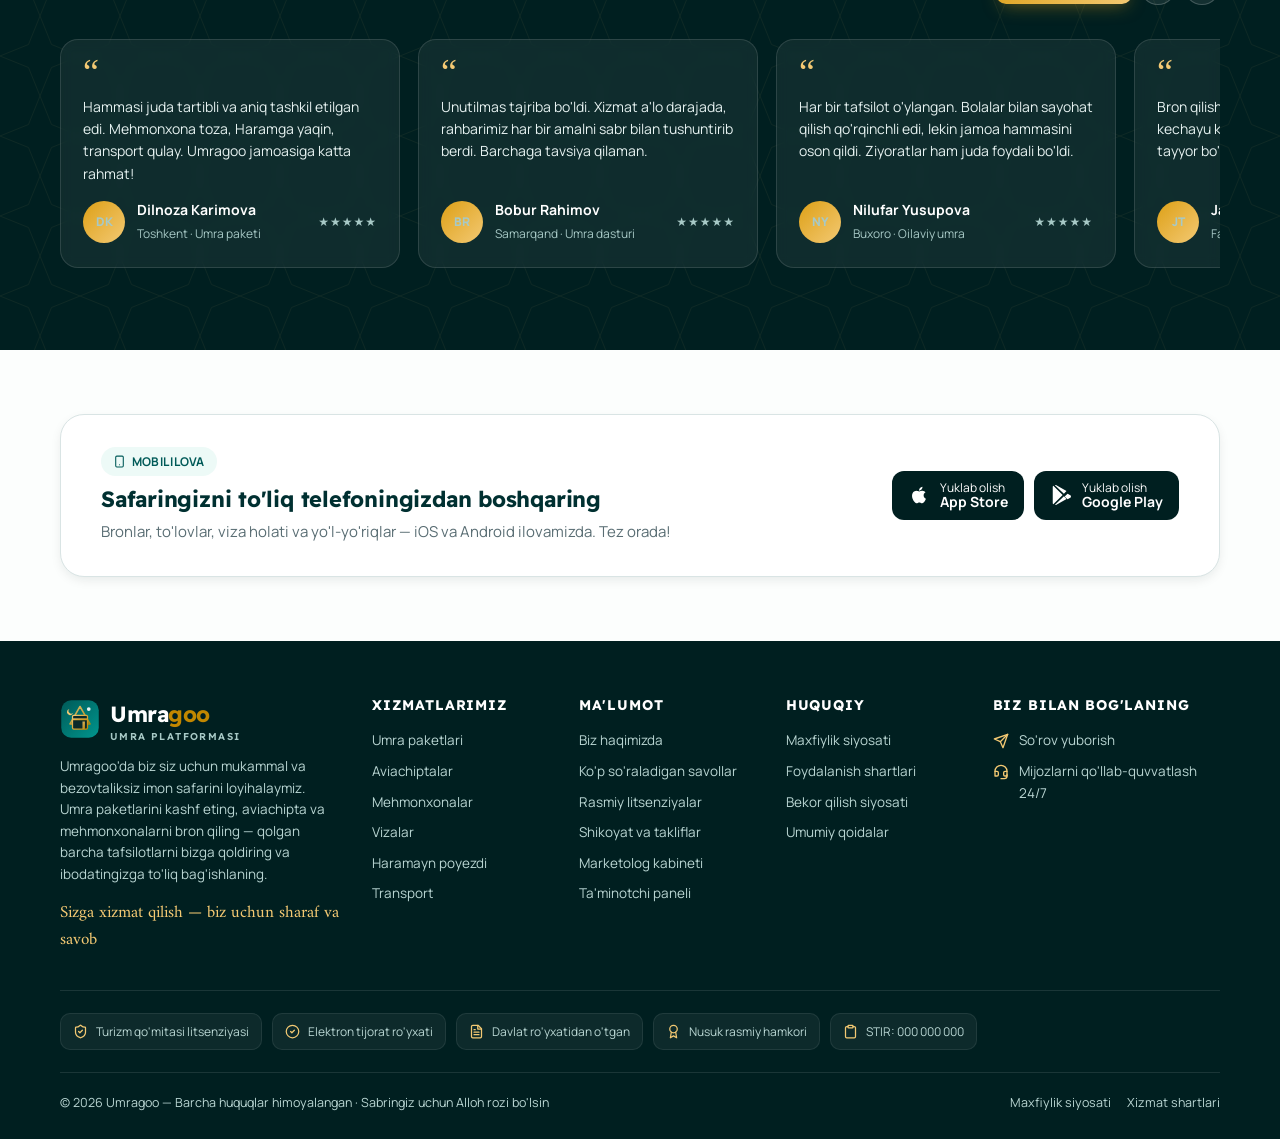
==== commit deda3668: "Admin panel qo'shish va saytni faqat umraga moslash - server.py: sayt + admin API serveri (faqat Pyt" ====
--- a/index.html
+++ b/index.html
@@ -3,11 +3,11 @@
 <head>
   <meta charset="utf-8">
   <meta name="viewport" content="width=device-width, initial-scale=1">
-  <title>Umragoo — Umra, Haj, Makka va Madina mehmonxonalari, aviachiptalar va vizalar</title>
-  <meta name="description" content="Umragoo — haj va umra dasturlari, Makka va Madina mehmonxonalari, aviachiptalar, vizalar, Haramayn poyezdi va transport xizmatlarini eng yaxshi narxlarda bron qilish platformasi.">
-  <meta name="keywords" content="umra, haj, Makka mehmonxonalari, Madina mehmonxonalari, umra vizasi, Haramayn poyezdi, Jidda aviachipta, umragoo">
+  <title>Umragoo — Umra, Makka va Madina mehmonxonalari, aviachiptalar va vizalar</title>
+  <meta name="description" content="Umragoo — umra dasturlari, Makka va Madina mehmonxonalari, aviachiptalar, vizalar, Haramayn poyezdi va transport xizmatlarini eng yaxshi narxlarda bron qilish platformasi.">
+  <meta name="keywords" content="umra, umra paketlari, Makka mehmonxonalari, Madina mehmonxonalari, umra vizasi, Haramayn poyezdi, Jidda aviachipta, umragoo">
   <meta property="og:site_name" content="Umragoo">
-  <meta property="og:title" content="Umragoo — Haj va Umra xizmatlari platformasi">
+  <meta property="og:title" content="Umragoo — Umra xizmatlari platformasi">
   <meta property="og:description" content="Imon safaringizni barcha xizmatlarni bir joyga jamlagan ishonchli platforma orqali oson bron qiling.">
   <meta property="og:type" content="website">
   <meta property="og:locale" content="uz_UZ">
@@ -66,6 +66,8 @@
     <symbol id="i-telegram" viewBox="0 0 24 24" fill="currentColor"><path d="M11.944 0A12 12 0 0 0 0 12a12 12 0 0 0 12 12 12 12 0 0 0 12-12A12 12 0 0 0 12 0a12 12 0 0 0-.056 0zm4.962 7.224c.1-.002.321.023.465.14a.506.506 0 0 1 .171.325c.016.093.036.306.02.472-.18 1.898-.962 6.502-1.36 8.627-.168.9-.499 1.201-.82 1.23-.696.065-1.225-.46-1.9-.902-1.056-.693-1.653-1.124-2.678-1.8-1.185-.78-.417-1.21.258-1.91.177-.184 3.247-2.977 3.307-3.23.007-.032.014-.15-.056-.212s-.174-.041-.249-.024c-.106.024-1.793 1.14-5.061 3.345-.48.33-.913.49-1.302.48-.428-.008-1.252-.241-1.865-.44-.752-.245-1.349-.374-1.297-.789.027-.216.325-.437.893-.663 3.498-1.524 5.83-2.529 6.998-3.014 3.332-1.386 4.025-1.627 4.476-1.635z"/></symbol>
     <symbol id="i-facebook" viewBox="0 0 24 24" fill="currentColor"><path d="M24 12.073c0-6.627-5.373-12-12-12s-12 5.373-12 12c0 5.99 4.388 10.954 10.125 11.854v-8.385H7.078v-3.47h3.047V9.43c0-3.007 1.792-4.669 4.533-4.669 1.312 0 2.686.235 2.686.235v2.953H15.83c-1.491 0-1.956.925-1.956 1.874v2.25h3.328l-.532 3.47h-2.796v8.385C19.612 23.027 24 18.062 24 12.073z"/></symbol>
     <symbol id="i-youtube" viewBox="0 0 24 24" fill="currentColor"><path d="M23.498 6.186a3.016 3.016 0 0 0-2.122-2.136C19.505 3.545 12 3.545 12 3.545s-7.505 0-9.377.505A3.017 3.017 0 0 0 .502 6.186C0 8.07 0 12 0 12s0 3.93.502 5.814a3.016 3.016 0 0 0 2.122 2.136c1.871.505 9.376.505 9.376.505s7.505 0 9.377-.505a3.015 3.015 0 0 0 2.122-2.136C24 15.93 24 12 24 12s0-3.93-.502-5.814zM9.545 15.568V8.432L15.818 12l-6.273 3.568z"/></symbol>
+    <symbol id="i-phone" viewBox="0 0 24 24" fill="none" stroke="currentColor" stroke-width="2" stroke-linecap="round" stroke-linejoin="round"><path d="M22 16.92v3a2 2 0 0 1-2.18 2 19.79 19.79 0 0 1-8.63-3.07 19.5 19.5 0 0 1-6-6 19.79 19.79 0 0 1-3.07-8.67A2 2 0 0 1 4.11 2h3a2 2 0 0 1 2 1.72 12.84 12.84 0 0 0 .7 2.81 2 2 0 0 1-.45 2.11L8.09 9.91a16 16 0 0 0 6 6l1.27-1.27a2 2 0 0 1 2.11-.45 12.84 12.84 0 0 0 2.81.7A2 2 0 0 1 22 16.92z"/></symbol>
+    <symbol id="i-mail" viewBox="0 0 24 24" fill="none" stroke="currentColor" stroke-width="2" stroke-linecap="round" stroke-linejoin="round"><rect x="2" y="4" width="20" height="16" rx="2"/><path d="m22 7-8.97 5.7a1.94 1.94 0 0 1-2.06 0L2 7"/></symbol>
   </defs>
 </svg>
 
@@ -73,7 +75,8 @@
 <div class="topbar">
   <div class="container">
     <div class="left">
-      <span><svg><use href="#i-clock"/></svg>Har kuni 09:00 – 21:00</span>
+      <span id="topbar-hours" data-wrap><svg><use href="#i-clock"/></svg><span data-t="contacts.hours">Har kuni 09:00 – 21:00</span></span>
+      <a href="#" id="topbar-phone" hidden><svg><use href="#i-phone"/></svg><span></span></a>
     </div>
     <div class="right">
       <span><svg><use href="#i-moon"/></svg><span id="hijri-date">Hijriy sana</span></span>
@@ -86,10 +89,9 @@
   <div class="container">
     <a href="#" class="logo" aria-label="Umragoo bosh sahifa">
       <img src="assets/logo.svg" alt="">
-      <span>Umra<b>goo</b><small>Haj &amp; Umra platformasi</small></span>
+      <span>Umra<b>goo</b><small>Umra platformasi</small></span>
     </a>
     <nav class="nav" aria-label="Asosiy menyu">
-      <a href="#haj">Haj</a>
       <a href="#umra">Umra</a>
       <a href="#mehmonxonalar">Mehmonxonalar</a>
       <a href="#vizalar">Vizalar</a>
@@ -110,7 +112,6 @@
     </div>
   </div>
   <div class="mobile-nav" id="mobile-nav">
-    <a href="#haj">Haj dasturlari</a>
     <a href="#umra">Umra paketlari</a>
     <a href="#mehmonxonalar">Mehmonxonalar</a>
     <a href="#vizalar">Vizalar</a>
@@ -132,19 +133,18 @@
   <div class="overlay"></div>
   <div class="pattern"></div>
   <div class="container">
-    <span class="badge badge-dark"><svg width="14" height="14"><use href="#i-shield"/></svg>&nbsp;Litsenziyalangan platforma · O'zbekiston</span>
-    <div class="bismillah" style="margin-top:18px">بِسْمِ اللَّهِ الرَّحْمَنِ الرَّحِيمِ</div>
-    <h1>Haramayn sari safaringiz <em>shu yerdan boshlanadi</em></h1>
-    <p class="sub">Umragoo — haj va umra dasturlari, Makka va Madina mehmonxonalari, aviachiptalar, vizalar va transportni bir joyda jamlagan ishonchli sherigingiz.</p>
+    <span class="badge badge-dark" data-wrap><svg width="14" height="14"><use href="#i-shield"/></svg><span data-t="hero.badge">Litsenziyalangan platforma · O'zbekiston</span></span>
+    <div class="bismillah" style="margin-top:18px" data-t="hero.bismillah">بِسْمِ اللَّهِ الرَّحْمَنِ الرَّحِيمِ</div>
+    <h1><span data-t="hero.title">Haramayn sari safaringiz</span> <em data-t="hero.titleAccent">shu yerdan boshlanadi</em></h1>
+    <p class="sub" data-t="hero.subtitle">Umragoo — umra dasturlari, Makka va Madina mehmonxonalari, aviachiptalar, vizalar va transportni bir joyda jamlagan ishonchli sherigingiz.</p>
 
     <form class="hero-search" id="hero-search">
       <div class="field">
         <svg><use href="#i-search"/></svg>
-        <input type="text" id="search-input" placeholder="Haj, umra, mehmonxona qidiring...">
+        <input type="text" id="search-input" placeholder="Umra, mehmonxona, viza qidiring...">
       </div>
       <select id="search-cat" aria-label="Kategoriya">
         <option value="all">Barchasi</option>
-        <option value="haj">Haj</option>
         <option value="umra">Umra</option>
         <option value="mehmonxonalar">Mehmonxona</option>
         <option value="vizalar">Viza</option>
@@ -154,18 +154,17 @@
     </form>
 
     <div class="hero-ctas">
-      <a href="#haj" class="btn btn-gold"><svg><use href="#i-kaaba"/></svg>Haj dasturlari</a>
-      <a href="#umra" class="btn btn-ghost-light"><svg><use href="#i-moon"/></svg>Umra paketlari</a>
+      <a href="#umra" class="btn btn-gold"><svg><use href="#i-kaaba"/></svg>Umra paketlari</a>
+      <a href="#mehmonxonalar" class="btn btn-ghost-light"><svg><use href="#i-bed"/></svg>Mehmonxonalar</a>
     </div>
 
     <div class="hero-chips">
-      <span class="chip"><svg><use href="#i-moon"/></svg>Ramazongacha <b id="cd-ramadan">—</b> kun</span>
-      <span class="chip"><svg><use href="#i-kaaba"/></svg>Hajgacha <b id="cd-hajj">—</b> kun</span>
-      <span class="chip"><svg><use href="#i-sparkles"/></svg>Ota-onangiz uchun duo qiling — ularni rozi qilish jannat yo'lidir</span>
-    </div>
-
-    <div class="hero-stats">
-      <div class="stat"><b>50 000+</b><span>Haj va umra ziyoratchilari</span></div>
+      <span class="chip" id="chip-ramadan"><svg><use href="#i-moon"/></svg>Ramazongacha <b id="cd-ramadan">—</b> kun</span>
+      <span class="chip" data-wrap><svg><use href="#i-sparkles"/></svg><span data-t="hero.chip">Ota-onangiz uchun duo qiling — ularni rozi qilish jannat yo'lidir</span></span>
+    </div>
+
+    <div class="hero-stats" id="hero-stats">
+      <div class="stat"><b>50 000+</b><span>Umra ziyoratchilari</span></div>
       <div class="stat"><b>24/7</b><span>Uzluksiz qo'llab-quvvatlash</span></div>
       <div class="stat"><b>15+</b><span>Yillik tajriba</span></div>
       <div class="stat"><b>4.9 ★</b><span>Mijozlar bahosi</span></div>
@@ -181,8 +180,7 @@
       <button class="round-btn" data-scroll="#svc-track" data-dir="1" aria-label="Keyingi"><svg><use href="#i-chev-r"/></svg></button>
     </div>
     <div class="track" id="svc-track">
-      <a href="#haj" class="svc"><span class="ic"><svg><use href="#i-kaaba"/></svg></span><h3>Haj dasturlari</h3><p>Umr safari — mukammal tashkil etilgan</p></a>
-      <a href="#umra" class="svc"><span class="ic"><svg><use href="#i-moon"/></svg></span><h3>Umra dasturlari</h3><p>Yil davomida to'liq paketlar</p></a>
+      <a href="#umra" class="svc"><span class="ic"><svg><use href="#i-kaaba"/></svg></span><h3>Umra dasturlari</h3><p>Yil davomida to'liq paketlar</p></a>
       <a href="#mehmonxonalar" class="svc"><span class="ic"><svg><use href="#i-bed"/></svg></span><h3>Mehmonxonalar</h3><p>Haramga yaqin qulay joylashuv</p></a>
       <a href="#vizalar" class="svc"><span class="ic"><svg><use href="#i-file"/></svg></span><h3>Vizalar</h3><p>Tez va ishonchli rasmiylashtirish</p></a>
       <a href="#aviachiptalar" class="svc"><span class="ic"><svg><use href="#i-plane"/></svg></span><h3>Aviachiptalar</h3><p>Barcha yo'nalishlarga eng yaxshi narxlar</p></a>
@@ -194,29 +192,14 @@
   </div>
 </section>
 
-<!-- ======== Haj dasturlari ======== -->
-<section class="section" id="haj">
-  <div class="container">
-    <div class="section-head reveal">
-      <div>
-        <span class="badge badge-gold"><svg width="13" height="13"><use href="#i-kaaba"/></svg>&nbsp;Haj dasturlari</span>
-        <h2 style="margin-top:10px">Eng sara haj dasturlari</h2>
-        <p>Toshkentdan jo'nab ketuvchi, litsenziyalangan kompaniyalar tomonidan tashkil etilgan to'liq paketlar.</p>
-      </div>
-      <a href="#sorov" class="link-more">Barchasini ko'rish <svg><use href="#i-arrow-r"/></svg></a>
-    </div>
-    <div class="grid grid-4 reveal" id="hajj-grid"></div>
-  </div>
-</section>
-
 <!-- ======== Umra dasturlari ======== -->
-<section class="section" id="umra" style="background:#fff;border-block:1px solid var(--border)">
-  <div class="container">
-    <div class="section-head reveal">
-      <div>
-        <span class="badge badge-teal"><svg width="13" height="13"><use href="#i-moon"/></svg>&nbsp;Umra dasturlari</span>
-        <h2 style="margin-top:10px">Eng sara umra paketlari</h2>
-        <p>Ramazon, Laylatul Qadr, oilaviy va tejamkor umra dasturlari — aviachipta, mehmonxona va viza bilan birga.</p>
+<section class="section" id="umra" style="background:#fff;border-bottom:1px solid var(--border)">
+  <div class="container">
+    <div class="section-head reveal">
+      <div>
+        <span class="badge badge-teal" data-wrap><svg width="13" height="13"><use href="#i-kaaba"/></svg><span data-t="sections.umra.badge">Umra dasturlari</span></span>
+        <h2 style="margin-top:10px" data-t="sections.umra.title">Eng sara umra paketlari</h2>
+        <p data-t="sections.umra.text">Ramazon, Laylatul Qadr, oilaviy va tejamkor umra dasturlari — aviachipta, mehmonxona va viza bilan birga.</p>
       </div>
       <a href="#sorov" class="link-more">Barchasini ko'rish <svg><use href="#i-arrow-r"/></svg></a>
     </div>
@@ -229,9 +212,9 @@
   <div class="container">
     <div class="section-head reveal">
       <div>
-        <span class="badge badge-gold"><svg width="13" height="13"><use href="#i-bed"/></svg>&nbsp;Mehmonxonalar</span>
-        <h2 style="margin-top:10px">Mehmonxona takliflari</h2>
-        <p>Masjidul Haram va Masjidun Nabaviyga eng yaqin mehmonxonalar — eng arzon narx kafolati bilan.</p>
+        <span class="badge badge-gold" data-wrap><svg width="13" height="13"><use href="#i-bed"/></svg><span data-t="sections.mehmonxonalar.badge">Mehmonxonalar</span></span>
+        <h2 style="margin-top:10px" data-t="sections.mehmonxonalar.title">Mehmonxona takliflari</h2>
+        <p data-t="sections.mehmonxonalar.text">Masjidul Haram va Masjidun Nabaviyga eng yaqin mehmonxonalar — eng arzon narx kafolati bilan.</p>
       </div>
       <a href="#sorov" class="link-more">Barchasini ko'rish <svg><use href="#i-arrow-r"/></svg></a>
     </div>
@@ -244,9 +227,9 @@
   <div class="container">
     <div class="section-head reveal">
       <div>
-        <span class="badge badge-teal"><svg width="13" height="13"><use href="#i-file"/></svg>&nbsp;Vizalar</span>
-        <h2 style="margin-top:10px">Viza takliflari</h2>
-        <p>Saudiya Arabistoniga umra, turistik, elektron va tranzit vizalarni tez va ishonchli rasmiylashtiramiz.</p>
+        <span class="badge badge-teal" data-wrap><svg width="13" height="13"><use href="#i-file"/></svg><span data-t="sections.vizalar.badge">Vizalar</span></span>
+        <h2 style="margin-top:10px" data-t="sections.vizalar.title">Viza takliflari</h2>
+        <p data-t="sections.vizalar.text">Saudiya Arabistoniga umra, turistik, elektron va tranzit vizalarni tez va ishonchli rasmiylashtiramiz.</p>
       </div>
       <a href="#sorov" class="link-more">Barchasini ko'rish <svg><use href="#i-arrow-r"/></svg></a>
     </div>
@@ -259,9 +242,9 @@
   <div class="container">
     <div class="section-head reveal">
       <div>
-        <span class="badge badge-gold"><svg width="13" height="13"><use href="#i-plane"/></svg>&nbsp;Aviachiptalar</span>
-        <h2 style="margin-top:10px">Aviachipta takliflari</h2>
-        <p>Toshkentdan Jidda va Madinaga to'g'ridan-to'g'ri hamda qulay ulanishli reyslar.</p>
+        <span class="badge badge-gold" data-wrap><svg width="13" height="13"><use href="#i-plane"/></svg><span data-t="sections.aviachiptalar.badge">Aviachiptalar</span></span>
+        <h2 style="margin-top:10px" data-t="sections.aviachiptalar.title">Aviachipta takliflari</h2>
+        <p data-t="sections.aviachiptalar.text">Toshkentdan Jidda va Madinaga to'g'ridan-to'g'ri hamda qulay ulanishli reyslar.</p>
       </div>
       <a href="#sorov" class="link-more">Barchasini ko'rish <svg><use href="#i-arrow-r"/></svg></a>
     </div>
@@ -274,15 +257,15 @@
   <div class="container">
     <div class="train-banner reveal">
       <div class="txt">
-        <span class="badge badge-gold">Yangi xizmat</span>
-        <h3>Haramayn tezyurar poyezdi</h3>
-        <p>Makka, Madina va Jidda o'rtasida poyezd chiptalarini oson va tez bron qiling. Soatiga 300 km tezlik — Makkadan Madinaga atigi 2 soat 20 daqiqada.</p>
-        <div class="train-facts">
+        <span class="badge badge-gold" data-t="train.badge">Yangi xizmat</span>
+        <h3 data-t="train.title">Haramayn tezyurar poyezdi</h3>
+        <p data-t="train.text">Makka, Madina va Jidda o'rtasida poyezd chiptalarini oson va tez bron qiling. Soatiga 300 km tezlik — Makkadan Madinaga atigi 2 soat 20 daqiqada.</p>
+        <div class="train-facts" id="train-facts">
           <span><svg><use href="#i-clock"/></svg>2 s 20 daq</span>
           <span><svg><use href="#i-zap"/></svg>300 km/soat</span>
           <span><svg><use href="#i-check-circle"/></svg>Elektron chipta</span>
         </div>
-        <button class="btn btn-gold" data-open="request" data-service="Haramayn poyezdi">Poyezdni bron qilish <svg><use href="#i-arrow-r"/></svg></button>
+        <button class="btn btn-gold" data-open="request" data-service="Haramayn poyezdi" data-wrap><span data-t="train.button">Poyezdni bron qilish</span> <svg><use href="#i-arrow-r"/></svg></button>
       </div>
       <div class="img"></div>
     </div>
@@ -294,15 +277,15 @@
   <div class="container">
     <div class="flex-cta reveal">
       <div>
-        <span class="badge badge-gold"><svg width="13" height="13"><use href="#i-sliders"/></svg>&nbsp;Maxsus xizmat</span>
-        <h2>Izlaganingizni topa olmadingizmi?</h2>
-        <p class="lead">Bizga moslashuvchan so'rovingizni yuboring — mutaxassislar jamoasi siz bilan bog'lanib, ehtiyoj va byudjetingizga mos ideal safarni loyihalab beradi.</p>
+        <span class="badge badge-gold" data-wrap><svg width="13" height="13"><use href="#i-sliders"/></svg><span data-t="cta.badge">Maxsus xizmat</span></span>
+        <h2 data-t="cta.title">Izlaganingizni topa olmadingizmi?</h2>
+        <p class="lead" data-t="cta.text">Bizga moslashuvchan so'rovingizni yuboring — mutaxassislar jamoasi siz bilan bog'lanib, ehtiyoj va byudjetingizga mos ideal safarni loyihalab beradi.</p>
         <div class="btns">
           <button class="btn btn-primary" data-open="request"><svg><use href="#i-send"/></svg>So'rovingizni yuboring</button>
           <a href="#umra" class="btn btn-outline">Paketlarni ko'rish</a>
         </div>
       </div>
-      <div class="benefits">
+      <div class="benefits" id="cta-benefits">
         <div class="benefit"><span class="ic"><svg><use href="#i-sliders"/></svg></span><b>Maxsus loyiha</b><span>Aynan siz uchun tuzilgan safar</span></div>
         <div class="benefit"><span class="ic"><svg><use href="#i-zap"/></svg></span><b>Tezkor javob</b><span>24 soat ichida</span></div>
         <div class="benefit"><span class="ic"><svg><use href="#i-award"/></svg></span><b>Sifat kafolati</b><span>Ishonchli va litsenziyalangan xizmat</span></div>
@@ -317,17 +300,17 @@
   <div class="container">
     <div class="section-head reveal">
       <div>
-        <span class="badge badge-teal"><svg width="13" height="13"><use href="#i-briefcase"/></svg>&nbsp;Kompaniyalar va agentliklar uchun</span>
-        <h2 style="margin-top:10px">Umragoo bilan hamkorlik qiling</h2>
-        <p>Sayyohlik agentligi, mehmonxona yoki transport kompaniyangiz bormi? Xizmatlaringizni minglab ziyoratchilarga taqdim eting.</p>
+        <span class="badge badge-teal" data-wrap><svg width="13" height="13"><use href="#i-briefcase"/></svg><span data-t="sections.hamkorlik.badge">Kompaniyalar va agentliklar uchun</span></span>
+        <h2 style="margin-top:10px" data-t="sections.hamkorlik.title">Umragoo bilan hamkorlik qiling</h2>
+        <p data-t="sections.hamkorlik.text">Sayyohlik agentligi, mehmonxona yoki transport kompaniyangiz bormi? Xizmatlaringizni minglab ziyoratchilarga taqdim eting.</p>
       </div>
     </div>
     <div class="grid grid-2 reveal">
       <div class="partner marketer">
         <span class="ic"><svg><use href="#i-megaphone"/></svg></span>
-        <h3>Marketolog sifatida qo'shiling</h3>
-        <p>Shaxsiy promo-kod oling va siz orqali amalga oshirilgan har bir bron uchun komissiya ishlang. Mijozlar va daromadingizni yagona kabinetdan boshqaring.</p>
-        <ul>
+        <h3 data-t="partners.marketer.title">Marketolog sifatida qo'shiling</h3>
+        <p data-t="partners.marketer.text">Shaxsiy promo-kod oling va siz orqali amalga oshirilgan har bir bron uchun komissiya ishlang. Mijozlar va daromadingizni yagona kabinetdan boshqaring.</p>
+        <ul id="marketer-points">
           <li><svg><use href="#i-check-circle"/></svg>Har bir brondan komissiya</li>
           <li><svg><use href="#i-check-circle"/></svg>Shaxsiy promo-kod va havola</li>
           <li><svg><use href="#i-check-circle"/></svg>Statistika va to'lovlar paneli</li>
@@ -336,9 +319,9 @@
       </div>
       <div class="partner supplier">
         <span class="ic"><svg><use href="#i-building"/></svg></span>
-        <h3>Xizmat ta'minotchisi sifatida qo'shiling</h3>
-        <p>Dasturlaringiz, mehmonxonalaringiz va xizmatlaringizni haj va umra izlayotgan minglab foydalanuvchilarga taqdim eting. So'rovlar va to'lovlarni kuzatib boring.</p>
-        <ul>
+        <h3 data-t="partners.supplier.title">Xizmat ta'minotchisi sifatida qo'shiling</h3>
+        <p data-t="partners.supplier.text">Dasturlaringiz, mehmonxonalaringiz va xizmatlaringizni umra safarini rejalashtirayotgan minglab foydalanuvchilarga taqdim eting. So'rovlar va to'lovlarni kuzatib boring.</p>
+        <ul id="supplier-points">
           <li><svg><use href="#i-check-circle"/></svg>Oyiga minglab mijozlar</li>
           <li><svg><use href="#i-check-circle"/></svg>Ishonchli va tasdiqlangan platforma</li>
           <li><svg><use href="#i-check-circle"/></svg>Uzluksiz texnik yordam</li>
@@ -346,7 +329,7 @@
         <button class="btn" data-open="request" data-service="Ta'minotchi sifatida qo'shilish">Hozir boshlash <svg><use href="#i-arrow-r"/></svg></button>
       </div>
     </div>
-    <div class="steps reveal">
+    <div class="steps reveal" id="partner-steps">
       <div class="step"><span class="n">1</span><div><b>So'rov yuboring</b><span>Kompaniya va xizmatlaringiz haqida ma'lumot kiriting</span></div></div>
       <div class="step"><span class="n">2</span><div><b>Tekshiruv va tasdiqlash</b><span>Jamoamiz so'rovingizni 24–48 soat ichida ko'rib chiqadi</span></div></div>
       <div class="step"><span class="n">3</span><div><b>Ishni boshlang!</b><span>Dasturlaringizni qo'shing va bronlarni darhol qabul qiling</span></div></div>
@@ -359,10 +342,10 @@
   <div class="container">
     <div class="section-head reveal">
       <div>
-        <span class="badge badge-dark"><svg width="13" height="13"><use href="#i-star"/></svg>&nbsp;Sharhlar</span>
-        <h2 style="margin-top:10px">Mijozlarimiz fikri</h2>
-        <p>Umragoo bilan safar qilgan ziyoratchilarning samimiy taassurotlari.</p>
-        <div class="t-summary"><b>4.9</b><span>o'rtacha baho · <span id="review-count">0</span> ta sharh</span></div>
+        <span class="badge badge-dark" data-wrap><svg width="13" height="13"><use href="#i-star"/></svg><span data-t="sections.sharhlar.badge">Sharhlar</span></span>
+        <h2 style="margin-top:10px" data-t="sections.sharhlar.title">Mijozlarimiz fikri</h2>
+        <p data-t="sections.sharhlar.text">Umragoo bilan safar qilgan ziyoratchilarning samimiy taassurotlari.</p>
+        <div class="t-summary" data-wrap><b data-t="reviewsSummary.rating">4.9</b><span>o'rtacha baho · <span id="review-count">376</span> ta sharh</span></div>
       </div>
       <div class="t-controls">
         <button class="btn btn-gold btn-sm" data-open="review"><svg><use href="#i-message"/></svg>Fikr qoldirish</button>
@@ -379,13 +362,13 @@
   <div class="container">
     <div class="app-banner reveal">
       <div>
-        <span class="badge badge-teal"><svg width="13" height="13"><use href="#i-smartphone"/></svg>&nbsp;Mobil ilova</span>
-        <h3 style="margin-top:10px">Safaringizni to'liq telefoningizdan boshqaring</h3>
-        <p>Bronlar, to'lovlar, viza holati va yo'l-yo'riqlar — iOS va Android ilovamizda. Tez orada!</p>
+        <span class="badge badge-teal" data-wrap><svg width="13" height="13"><use href="#i-smartphone"/></svg><span data-t="app.badge">Mobil ilova</span></span>
+        <h3 style="margin-top:10px" data-t="app.title">Safaringizni to'liq telefoningizdan boshqaring</h3>
+        <p data-t="app.text">Bronlar, to'lovlar, viza holati va yo'l-yo'riqlar — iOS va Android ilovamizda. Tez orada!</p>
       </div>
       <div class="store-btns">
-        <a href="#" class="store-btn" data-toast="Ilova tez orada App Store'da"><svg viewBox="0 0 24 24" fill="currentColor"><path d="M17.05 20.28c-.98.95-2.05.8-3.08.35-1.09-.46-2.09-.48-3.24 0-1.44.62-2.2.44-3.06-.35C2.79 15.25 3.51 7.59 9.05 7.31c1.35.07 2.29.74 3.08.8 1.18-.24 2.31-.93 3.57-.84 1.51.12 2.65.72 3.4 1.8-3.12 1.87-2.38 5.98.48 7.13-.57 1.5-1.31 2.99-2.54 4.09zM12.03 7.25c-.15-2.23 1.66-4.07 3.74-4.25.29 2.58-2.34 4.5-3.74 4.25z"/></svg><span>Yuklab olish<b>App Store</b></span></a>
-        <a href="#" class="store-btn" data-toast="Ilova tez orada Google Play'da"><svg viewBox="0 0 24 24" fill="currentColor"><path d="M3.61 1.81 13.79 12 3.61 22.19c-.36-.2-.61-.6-.61-1.07V2.88c0-.47.25-.87.61-1.07zm11.6 11.6 2.86 2.86-11.07 6.36c-.5.29-1.08.28-1.55.04l9.76-9.26zm3.94-2.75 3.02 1.73c.99.57.99 2.05 0 2.62l-3.02 1.73-3.13-3.04 3.13-3.04zM5.39 1.33c.47-.24 1.05-.25 1.55.04l11.07 6.36-2.86 2.86-9.76-9.26z"/></svg><span>Yuklab olish<b>Google Play</b></span></a>
+        <a href="#" class="store-btn" id="app-store" data-toast="Ilova tez orada App Store'da"><svg viewBox="0 0 24 24" fill="currentColor"><path d="M17.05 20.28c-.98.95-2.05.8-3.08.35-1.09-.46-2.09-.48-3.24 0-1.44.62-2.2.44-3.06-.35C2.79 15.25 3.51 7.59 9.05 7.31c1.35.07 2.29.74 3.08.8 1.18-.24 2.31-.93 3.57-.84 1.51.12 2.65.72 3.4 1.8-3.12 1.87-2.38 5.98.48 7.13-.57 1.5-1.31 2.99-2.54 4.09zM12.03 7.25c-.15-2.23 1.66-4.07 3.74-4.25.29 2.58-2.34 4.5-3.74 4.25z"/></svg><span>Yuklab olish<b>App Store</b></span></a>
+        <a href="#" class="store-btn" id="google-play" data-toast="Ilova tez orada Google Play'da"><svg viewBox="0 0 24 24" fill="currentColor"><path d="M3.61 1.81 13.79 12 3.61 22.19c-.36-.2-.61-.6-.61-1.07V2.88c0-.47.25-.87.61-1.07zm11.6 11.6 2.86 2.86-11.07 6.36c-.5.29-1.08.28-1.55.04l9.76-9.26zm3.94-2.75 3.02 1.73c.99.57.99 2.05 0 2.62l-3.02 1.73-3.13-3.04 3.13-3.04zM5.39 1.33c.47-.24 1.05-.25 1.55.04l11.07 6.36-2.86 2.86-9.76-9.26z"/></svg><span>Yuklab olish<b>Google Play</b></span></a>
       </div>
     </div>
   </div>
@@ -398,21 +381,20 @@
   <div class="container">
     <div class="top">
       <div>
-        <a href="#" class="logo"><img src="assets/logo.svg" alt=""><span>Umra<b>goo</b><small>Haj &amp; Umra platformasi</small></span></a>
-        <p class="about">Umragoo'da biz siz uchun mukammal va bezovtaliksiz imon safarini loyihalaymiz. Umra va haj paketlarini kashf eting, aviachipta va mehmonxonalarni bron qiling — qolgan barcha tafsilotlarni bizga qoldiring va ibodatingizga to'liq bag'ishlaning.</p>
-        <p class="motto">Sizga xizmat qilish — biz uchun sharaf va savob</p>
-        <div class="socials">
-          <a href="#" aria-label="Telegram"><svg><use href="#i-telegram"/></svg></a>
-          <a href="#" aria-label="Instagram"><svg><use href="#i-instagram"/></svg></a>
-          <a href="#" aria-label="Facebook"><svg><use href="#i-facebook"/></svg></a>
-          <a href="#" aria-label="YouTube"><svg><use href="#i-youtube"/></svg></a>
+        <a href="#" class="logo"><img src="assets/logo.svg" alt=""><span>Umra<b>goo</b><small>Umra platformasi</small></span></a>
+        <p class="about" data-t="footer.about">Umragoo'da biz siz uchun mukammal va bezovtaliksiz imon safarini loyihalaymiz. Umra paketlarini kashf eting, aviachipta va mehmonxonalarni bron qiling — qolgan barcha tafsilotlarni bizga qoldiring va ibodatingizga to'liq bag'ishlaning.</p>
+        <p class="motto" data-t="footer.motto">Sizga xizmat qilish — biz uchun sharaf va savob</p>
+        <div class="socials" id="socials">
+          <a href="#" aria-label="Telegram" data-social="telegram"><svg><use href="#i-telegram"/></svg></a>
+          <a href="#" aria-label="Instagram" data-social="instagram"><svg><use href="#i-instagram"/></svg></a>
+          <a href="#" aria-label="Facebook" data-social="facebook"><svg><use href="#i-facebook"/></svg></a>
+          <a href="#" aria-label="YouTube" data-social="youtube"><svg><use href="#i-youtube"/></svg></a>
         </div>
       </div>
       <div>
         <h4>Xizmatlarimiz</h4>
         <ul>
           <li><a href="#umra">Umra paketlari</a></li>
-          <li><a href="#haj">Haj paketlari</a></li>
           <li><a href="#aviachiptalar">Aviachiptalar</a></li>
           <li><a href="#mehmonxonalar">Mehmonxonalar</a></li>
           <li><a href="#vizalar">Vizalar</a></li>
@@ -442,13 +424,13 @@
       </div>
       <div>
         <h4>Biz bilan bog'laning</h4>
-        <ul class="contact">
+        <ul class="contact" id="footer-contacts">
           <li><svg><use href="#i-send"/></svg><a href="#" data-open="request">So'rov yuborish</a></li>
           <li><svg><use href="#i-headset"/></svg><span>Mijozlarni qo'llab-quvvatlash 24/7</span></li>
         </ul>
       </div>
     </div>
-    <div class="licenses">
+    <div class="licenses" id="footer-licenses">
       <span class="lic"><svg><use href="#i-shield"/></svg>Turizm qo'mitasi litsenziyasi</span>
       <span class="lic"><svg><use href="#i-check-circle"/></svg>Elektron tijorat ro'yxati</span>
       <span class="lic"><svg><use href="#i-file"/></svg>Davlat ro'yxatidan o'tgan</span>
@@ -456,7 +438,7 @@
       <span class="lic"><svg><use href="#i-clipboard"/></svg>STIR: 000 000 000</span>
     </div>
     <div class="bottom">
-      <span>© <span id="year"></span> Umragoo — Barcha huquqlar himoyalangan · Sabringiz uchun Alloh rozi bo'lsin</span>
+      <span>© <span id="year"></span> <span data-t="footer.copyright">Umragoo — Barcha huquqlar himoyalangan · Sabringiz uchun Alloh rozi bo'lsin</span></span>
       <div class="legal">
         <a href="#" data-toast="Sahifa tayyorlanmoqda">Maxfiylik siyosati</a>
         <a href="#" data-toast="Sahifa tayyorlanmoqda">Xizmat shartlari</a>
@@ -468,7 +450,7 @@
 <!-- ======== Suzuvchi tugmalar ======== -->
 <button class="fab-ai" id="fab-ai" aria-label="Aqlli yordamchi Rafiqni ochish">
   <span class="b"><svg><use href="#i-sparkles"/></svg><span class="ai">AI</span><span class="dot"></span></span>
-  <small>Rafiq</small>
+  <small data-t="chat.name">Rafiq</small>
 </button>
 <button class="to-top" id="to-top" aria-label="Yuqoriga"><svg><use href="#i-arrow-up"/></svg></button>
 
@@ -476,16 +458,16 @@
 <div class="chat" id="chat" hidden>
   <header>
     <span class="av"><svg><use href="#i-sparkles"/></svg></span>
-    <div><b>Rafiq · Aqlli yordamchi</b><span>Odatda bir daqiqada javob beradi</span></div>
+    <div><b id="chat-title">Rafiq · Aqlli yordamchi</b><span>Odatda bir daqiqada javob beradi</span></div>
     <button id="chat-close" aria-label="Yopish"><svg><use href="#i-x"/></svg></button>
   </header>
   <div class="msgs" id="chat-msgs">
-    <div class="msg bot">Assalomu alaykum! Men Rafiq — Umragoo yordamchisiman. Haj, umra, viza yoki mehmonxona bo'yicha savolingiz bo'lsa, bemalol so'rang 🕋</div>
+    <div class="msg bot" id="chat-greeting">Assalomu alaykum! Men Rafiq — Umragoo yordamchisiman. Umra, viza yoki mehmonxona bo'yicha savolingiz bo'lsa, bemalol so'rang 🕋</div>
   </div>
   <div class="quick" id="chat-quick">
     <button>Umra narxlari</button>
     <button>Viza qancha vaqt oladi?</button>
-    <button>Haj dasturlari</button>
+    <button>Mehmonxona narxlari</button>
     <button>Operator bilan bog'lanish</button>
   </div>
   <form id="chat-form">
--- a/css/style.css
+++ b/css/style.css
@@ -62,6 +62,7 @@
 .topbar .left,.topbar .right{display:flex;align-items:center;gap:18px}
 .topbar svg{width:14px;height:14px;vertical-align:-2px;margin-right:4px;color:var(--gold-300)}
 .topbar .bismillah{font-family:"Amiri","Readex Pro",serif;color:var(--gold-300);font-size:15px}
+.topbar a:hover{color:#fff}
 
 /* ---- header ---- */
 .header{position:sticky;top:0;z-index:60;background:#ffffffee;backdrop-filter:blur(12px);border-bottom:1px solid var(--border);transition:box-shadow .2s}
@@ -191,6 +192,7 @@
 .route .line span{position:absolute;top:8px;left:50%;transform:translateX(-50%);font-size:11px;color:var(--muted-fg);white-space:nowrap}
 .flight .price{text-align:right}
 .empty-state{text-align:center;padding:40px;border:1px dashed var(--border);border-radius:16px;color:var(--muted-fg);background:#fff}
+.grid>.empty-state{grid-column:1/-1}
 
 /* ---- poyezd banner ---- */
 .train-banner{border-radius:24px;overflow:hidden;position:relative;color:#fff;background:var(--gradient-hero);display:grid;grid-template-columns:1.2fr 1fr;min-height:260px}
@@ -279,6 +281,7 @@
 .footer .motto{margin-top:14px;color:var(--gold-300);font-family:"Amiri",serif;font-size:17px}
 .footer .contact li{display:flex;gap:10px;align-items:flex-start}
 .footer .contact svg{width:16px;height:16px;color:var(--gold-300);flex:none;margin-top:3px}
+.footer .contact a,.footer .contact span{overflow-wrap:anywhere}
 .socials{display:flex;gap:8px;margin-top:16px}
 .socials a{width:36px;height:36px;border-radius:10px;background:#ffffff14;display:grid;place-items:center;transition:.2s}
 .socials a:hover{background:var(--gold-500);color:var(--teal-950)}
@@ -339,6 +342,10 @@
 label.f input,label.f select,label.f textarea{border:1px solid var(--border);border-radius:10px;padding:10px 12px;outline:0;font-weight:500;background:#fff;color:var(--fg);transition:.15s;width:100%}
 label.f input:focus,label.f select:focus,label.f textarea:focus{border-color:var(--teal-400);box-shadow:0 0 0 3px var(--teal-100)}
 .form-note{font-size:12px;color:var(--muted-fg);margin-top:10px}
+.form-error{background:#fef2f2;border:1px solid #fecaca;color:#b91c1c;border-radius:10px;padding:10px 12px;font-size:13px;font-weight:600;line-height:1.45}
+.form-error a{text-decoration:underline;white-space:nowrap}
+.hp{position:absolute!important;left:-9999px;top:auto;width:1px;height:1px;overflow:hidden;opacity:0;pointer-events:none}
+.btn:disabled{opacity:.7;cursor:progress;transform:none;filter:none}
 .divider{display:flex;align-items:center;gap:10px;color:var(--muted-fg);font-size:12px;margin:16px 0}
 .divider::before,.divider::after{content:"";flex:1;height:1px;background:var(--border)}
 .success{text-align:center;padding:30px 10px}
